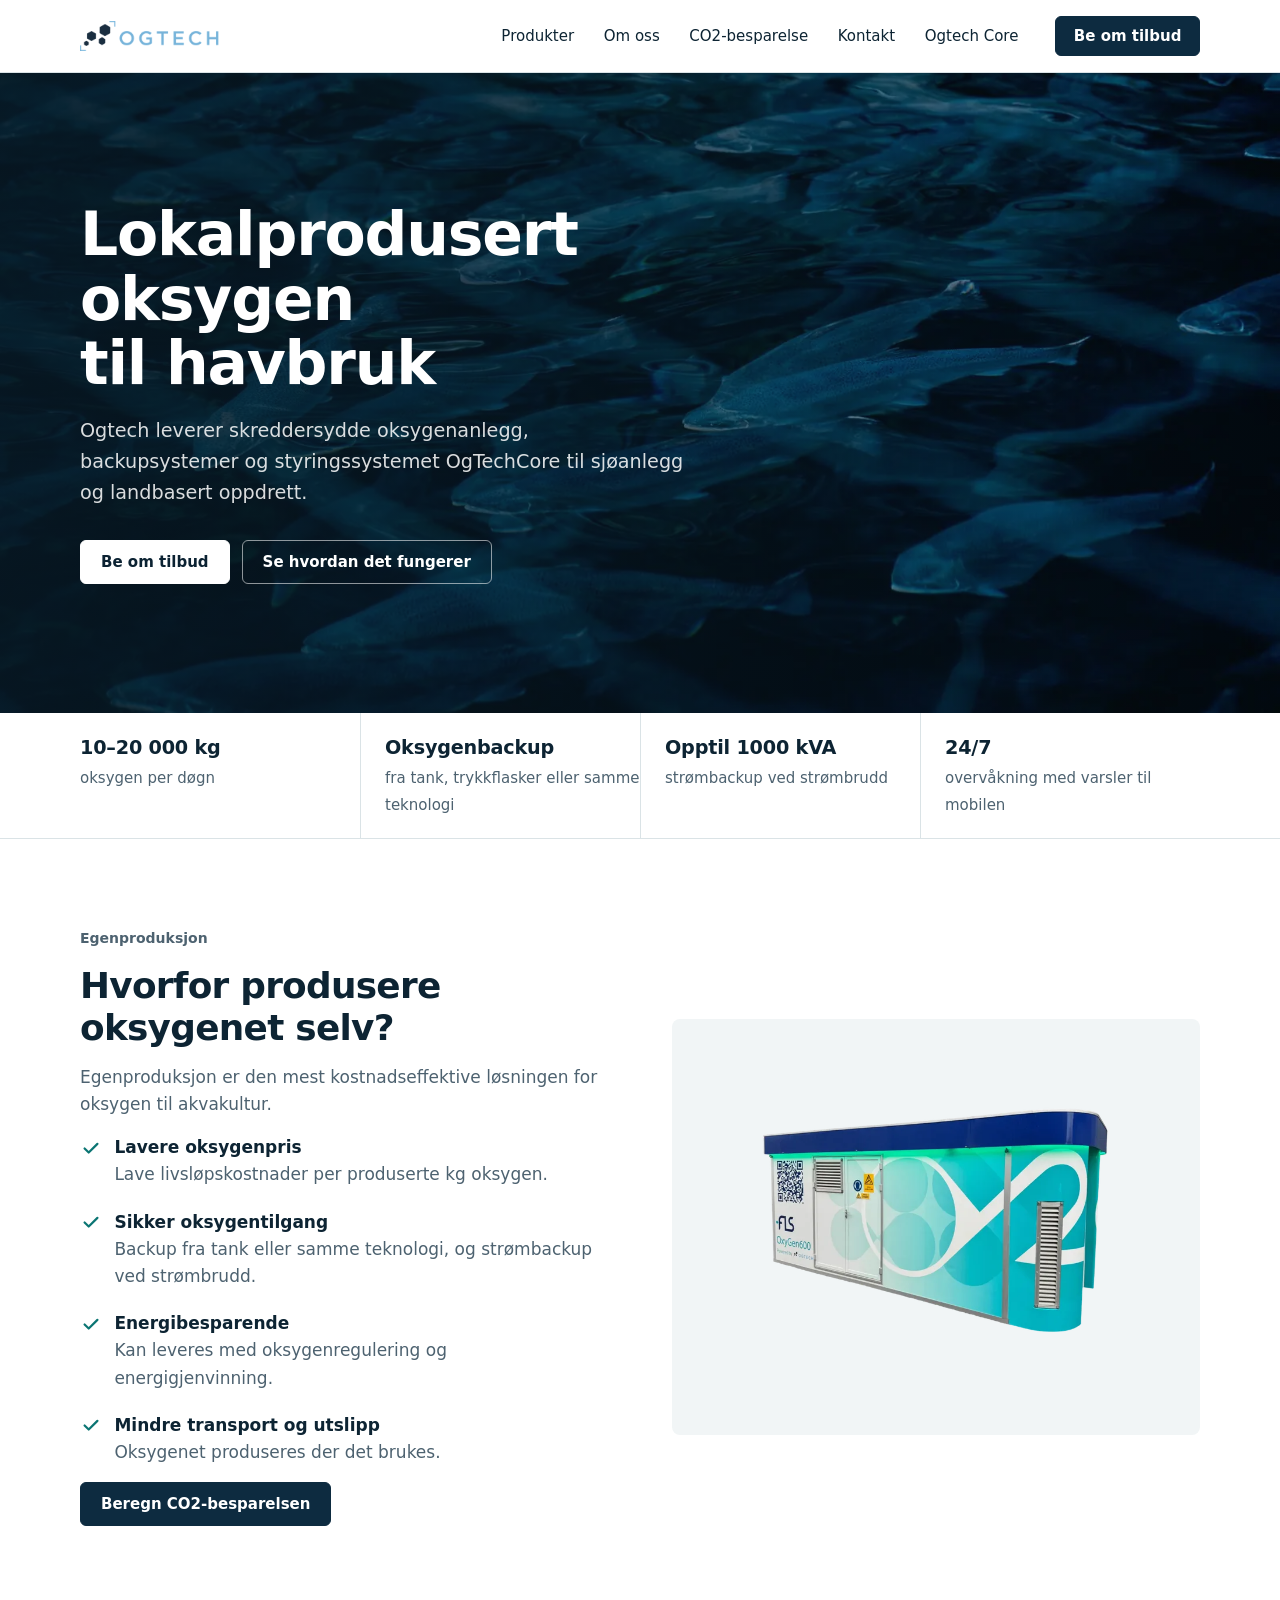
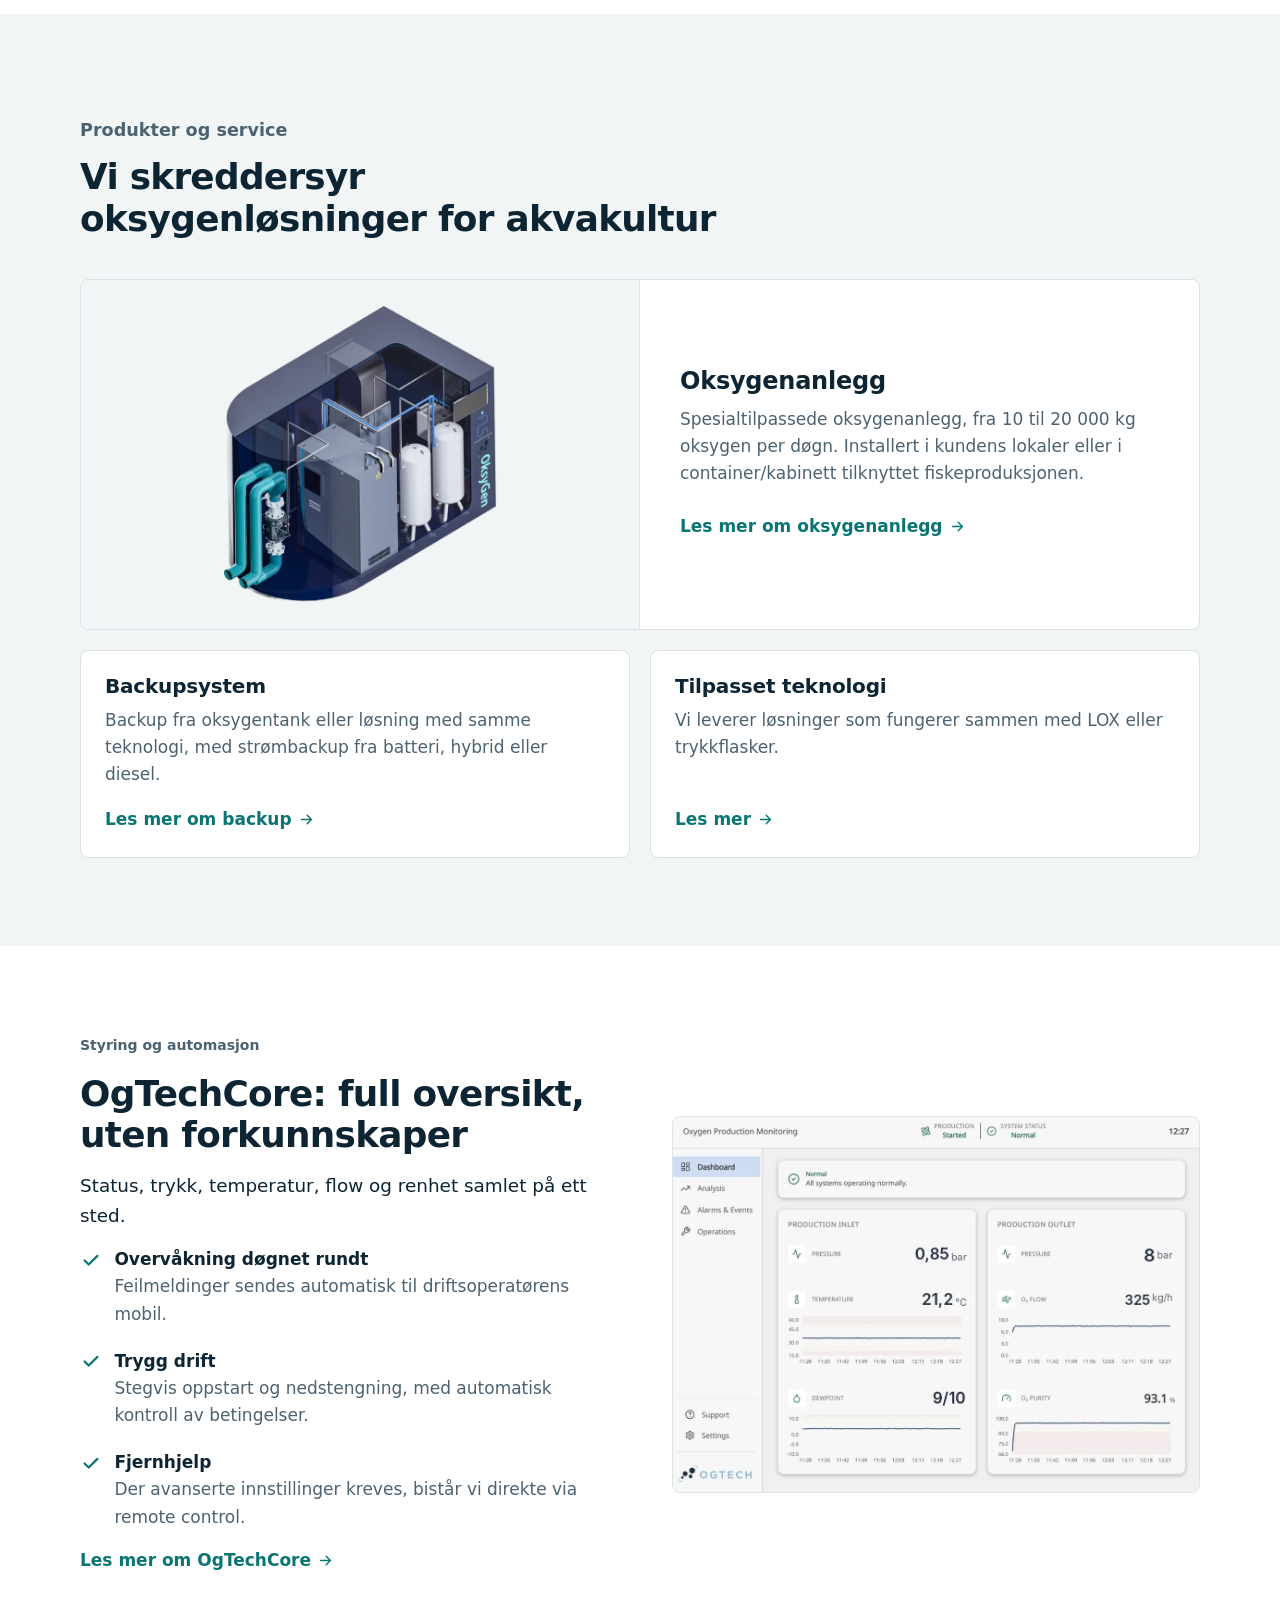
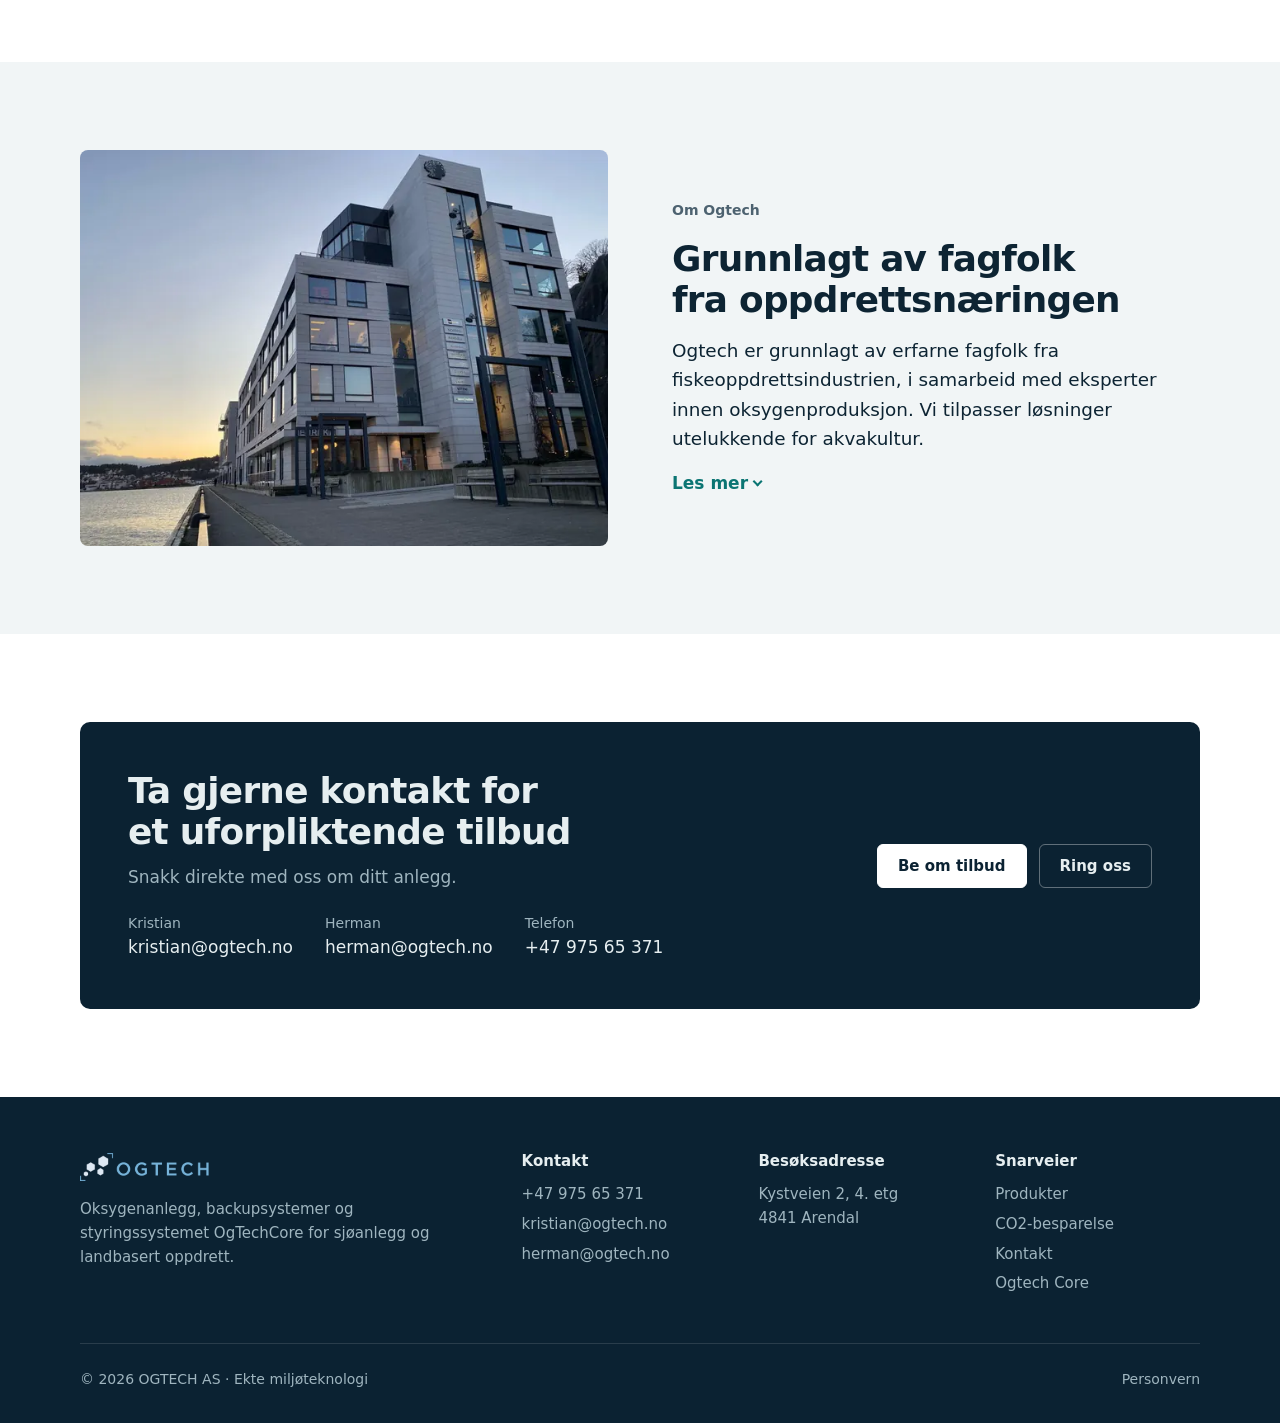
==== index.html @ 9860f04d "Ny rekkefølge på forsiden, og enklere topplinje Forsiden følger nå kjøperens spørsmål: hva er dette," ====
<!doctype html>
<html lang="nb">
  <head>
    <meta charset="utf-8" />
    <meta name="viewport" content="width=device-width, initial-scale=1" />
    <title>Ogtech – Lokalprodusert oksygen til akvakultur og fiskeoppdrett</title>
    <meta name="description" content="Ogtech leverer skreddersydde oksygenanlegg, backupsystemer og styringssystemet OgTechCore til sjøanlegg og landbasert oppdrett." />
    <meta property="og:title" content="Ogtech – Lokalprodusert oksygen til akvakultur og fiskeoppdrett" />
    <meta property="og:description" content="Ogtech leverer skreddersydde oksygenanlegg, backupsystemer og styringssystemet OgTechCore til sjøanlegg og landbasert oppdrett." />
    <meta property="og:type" content="website" />
    <meta property="og:url" content="https://ogtech.no/" />
    <meta property="og:locale" content="nb_NO" />
    <meta property="og:site_name" content="Ogtech" />
    <meta property="og:image" content="https://ogtech.no/assets/deling.jpg" />
    <meta property="og:image:width" content="1200" />
    <meta property="og:image:height" content="630" />
    <meta name="twitter:card" content="summary_large_image" />
    <link rel="canonical" href="https://ogtech.no/" />
    <link rel="icon" type="image/png" sizes="32x32" href="assets/ikon-32.png" />
    <link rel="apple-touch-icon" href="assets/ikon-180.png" />
    <meta name="theme-color" content="#ffffff" media="(prefers-color-scheme: light)" />
    <meta name="theme-color" content="#0a1821" media="(prefers-color-scheme: dark)" />
    <link rel="preload" href="fonts/schibsted-grotesk.woff2" as="font" type="font/woff2" crossorigin />
    <link rel="stylesheet" href="styles.css" />
    <script>
      document.documentElement.classList.add("js");
    </script>
    <script type="application/ld+json">
      {
        "@context": "https://schema.org",
        "@type": "Organization",
        "name": "Ogtech",
        "legalName": "OGTECH AS",
        "url": "https://ogtech.no/",
        "logo": "https://ogtech.no/assets/logo.png",
        "slogan": "Ekte miljøteknologi",
        "email": "kristian@ogtech.no",
        "telephone": "+47 975 65 371",
        "address": {
          "@type": "PostalAddress",
          "streetAddress": "Kystveien 2, 4. etg",
          "postalCode": "4841",
          "addressLocality": "Arendal",
          "addressCountry": "NO"
        }
      }
    </script>
  </head>
  <body>
    <a class="skip" href="#innhold">Hopp til innholdet</a>
    <header class="header">
      <div class="container">
        <a class="logo" href="index.html" aria-label="Ogtech – til forsiden">
          <img class="logo-light" src="assets/logo.png" alt="Ogtech" width="400" height="84" />
          <img class="logo-dark" src="assets/logo-mork.png" alt="Ogtech" width="400" height="84" />
        </a>
        <nav class="nav" id="meny" aria-label="Hovedmeny">
          <a href="produkter/index.html">Produkter</a>
          <a href="#om-oss">Om oss</a>
          <a href="co2-besparelse/index.html">CO2-besparelse</a>
          <a href="kontakt/index.html">Kontakt</a>
          <a href="https://core.ogtech.no/auth">Ogtech Core</a>
        </nav>
        <a class="btn" href="kontakt/index.html">Be om tilbud</a>
        <button class="icon-btn menu-toggle" type="button" aria-controls="meny" aria-expanded="false" aria-label="Meny">
          <span class="bars" aria-hidden="true"><span></span><span></span><span></span></span>
        </button>
      </div>
    </header>

    <main id="innhold">
      <!-- 1. Toppen: hva vi gjør, og de to viktigste handlingene. -->
      <section class="hero">
        <img
          class="hero-bg"
          src="assets/hero-laks.webp"
          srcset="assets/hero-laks-800.webp 800w, assets/hero-laks.webp 1600w"
          sizes="100vw"
          alt=""
          width="1600"
          height="1200"
          fetchpriority="high"
        />
        <div class="container">
          <div class="hero-text">
            <h1>Lokalprodusert oksygen til havbruk</h1>
            <p>
              Ogtech leverer skreddersydde oksygenanlegg, backupsystemer og styringssystemet
              OgTechCore til sjøanlegg og landbasert oppdrett.
            </p>
            <div class="buttons">
              <a class="btn btn-white" href="kontakt/index.html">Be om tilbud</a>
              <a class="btn btn-clear" href="#hvorfor">Se hvordan det fungerer</a>
            </div>
          </div>
        </div>
      </section>

      <!-- 2. Faktalinje: det kjøperen bryr seg om, ikke teknologinavn. -->
      <div class="keyfacts">
        <div class="container">
          <ul>
            <li><b>10–20 000 kg</b><span>oksygen per døgn</span></li>
            <li><b>Oksygenbackup</b><span>fra tank, trykkflasker eller samme teknologi</span></li>
            <li><b>Opptil 1000 kVA</b><span>strømbackup ved strømbrudd</span></li>
            <li><b>24/7</b><span>overvåkning med varsler til mobilen</span></li>
          </ul>
        </div>
      </div>

      <!-- 3. Hvorfor: gevinsten ved å bytte til egenproduksjon. -->
      <section class="section">
        <div class="container">
          <div class="split">
            <div class="text" id="hvorfor">
              <p class="overline">Egenproduksjon</p>
              <h2>Hvorfor produsere oksygenet selv?</h2>
              <p>
                Egenproduksjon er den mest kostnadseffektive løsningen for oksygen til akvakultur.
              </p>
              <ul class="checklist">
                <li><b>Lavere oksygenpris</b><span>Lave livsløpskostnader per produserte kg oksygen.</span></li>
                <li><b>Sikker oksygentilgang</b><span>Backup fra tank eller samme teknologi, og strømbackup ved strømbrudd.</span></li>
                <li><b>Energibesparende</b><span>Kan leveres med oksygenregulering og energigjenvinning.</span></li>
                <li><b>Mindre transport og utslipp</b><span>Oksygenet produseres der det brukes.</span></li>
              </ul>
              <div class="buttons">
                <a class="btn" href="co2-besparelse/index.html">Beregn CO2-besparelsen</a>
              </div>
            </div>
            <div class="product-shot">
              <img
                src="assets/oxygen600-drift.webp"
                srcset="assets/oxygen600-drift-768.webp 768w, assets/oxygen600-drift.webp 1536w"
                sizes="(min-width: 960px) 34rem, 100vw"
                alt="OxyGen600 oksygenanlegg i kabinett, levert av Ogtech"
                width="1536"
                height="1152"
                loading="lazy"
                decoding="async"
              />
            </div>
          </div>
        </div>
      </section>

      <!-- 4. Løsningen: oksygenanlegget først, backup og tilpasning som støtte. -->
      <section class="section alt" id="produkter">
        <div class="container">
          <div class="section-head">
            <p class="overline">Produkter og service</p>
            <h2>Vi skreddersyr oksygenløsninger for akvakultur</h2>
          </div>
          <article class="card feature">
            <div class="card-media contain">
              <img
                src="assets/oxygen600-3d.webp"
                alt="3D-modell av et kompakt oksygenanlegg fra Ogtech"
                width="1024"
                height="640"
                loading="lazy"
                decoding="async"
              />
            </div>
            <div class="card-body">
              <h3>Oksygenanlegg</h3>
              <p>
                Spesialtilpassede oksygenanlegg, fra 10 til 20 000 kg oksygen per døgn. Installert i
                kundens lokaler eller i container/kabinett tilknyttet fiskeproduksjonen.
              </p>
              <a class="more" href="produkter/index.html#oksygenanlegg">Les mer om oksygenanlegg</a>
            </div>
          </article>
          <div class="cards">
            <article class="card">
              <div class="card-body">
                <h3>Backupsystem</h3>
                <p>Backup fra oksygentank eller løsning med samme teknologi, med strømbackup fra batteri, hybrid eller diesel.</p>
                <a class="more" href="produkter/index.html#backupsystem">Les mer om backup</a>
              </div>
            </article>
            <article class="card">
              <div class="card-body">
                <h3>Tilpasset teknologi</h3>
                <p>Vi leverer løsninger som fungerer sammen med LOX eller trykkflasker.</p>
                <a class="more" href="produkter/index.html#tilpasset-teknologi">Les mer</a>
              </div>
            </article>
          </div>
        </div>
      </section>

      <!-- 5. OgTechCore: det som skiller oss fra en ren generatorleverandør. -->
      <section class="section">
        <div class="container">
          <div class="split">
            <div class="text">
              <p class="overline">Styring og automasjon</p>
              <h2>OgTechCore: full oversikt, uten forkunnskaper</h2>
              <p class="lead">Status, trykk, temperatur, flow og renhet samlet på ett sted.</p>
              <ul class="checklist">
                <li><b>Overvåkning døgnet rundt</b><span>Feilmeldinger sendes automatisk til driftsoperatørens mobil.</span></li>
                <li><b>Trygg drift</b><span>Stegvis oppstart og nedstengning, med automatisk kontroll av betingelser.</span></li>
                <li><b>Fjernhjelp</b><span>Der avanserte innstillinger kreves, bistår vi direkte via remote control.</span></li>
              </ul>
              <a class="more" href="produkter/index.html#ogtechcore">Les mer om OgTechCore</a>
            </div>
            <div class="shot">
              <img
                src="assets/core-noekkeltall.webp"
                alt="OgTechCore dashboard med nøkkeltall for oksygenanlegg"
                width="1137"
                height="810"
                loading="lazy"
                decoding="async"
              />
            </div>
          </div>
        </div>
      </section>

      <!--
        BEVIS (ferdig mal): fyll inn og fjern kommentartegnene rundt seksjonen.
        Bytt ut [klammene] med ekte tall, kunder og sitater. Legg logoer i assets/.

      <section class="section alt">
        <div class="container">
          <div class="section-head">
            <p class="overline">Referanser</p>
            <h2>[Antall] anlegg levert langs kysten</h2>
          </div>
          <div class="cards">
            <figure class="card quote">
              <div class="card-body">
                <blockquote>«[Sitat fra kunde om drift, pris eller sikkerhet.]»</blockquote>
                <figcaption><b>[Navn]</b>, [stilling], [selskap]</figcaption>
              </div>
            </figure>
            <figure class="card quote">
              <div class="card-body">
                <blockquote>«[Sitat fra kunde nummer to.]»</blockquote>
                <figcaption><b>[Navn]</b>, [stilling], [selskap]</figcaption>
              </div>
            </figure>
          </div>
          <ul class="logos">
            <li><img src="assets/[partner-logo].png" alt="[Partnernavn]" height="40" /></li>
          </ul>
        </div>
      </section>
      -->

      <!--
        SLIK JOBBER VI (ferdig mal): bekreft eller endre stegene, og fjern kommentartegnene.

      <section class="section">
        <div class="container">
          <div class="section-head">
            <p class="overline">Slik jobber vi</p>
            <h2>Fra behov til drift</h2>
          </div>
          <ol class="steps">
            <li><b>Kartlegging</b><span>Vi går gjennom oksygenbehov, anlegg og dagens forsyning.</span></li>
            <li><b>Dimensjonering og tilbud</b><span>Vi foreslår anlegg, backup og plassering, med pris.</span></li>
            <li><b>Levering og installasjon</b><span>Anlegget settes opp i deres lokaler, container eller kabinett.</span></li>
            <li><b>Drift med OgTechCore</b><span>Overvåkning døgnet rundt, og hjelp fra oss når det trengs.</span></li>
          </ol>
        </div>
      </section>
      -->

      <!-- 6. Om Ogtech: kort, med vekt på bakgrunnen fra oppdrett. -->
      <section class="section alt">
        <div class="container">
          <div class="split">
            <div class="photo">
              <img
                src="assets/kunnskapshavna.webp"
                srcset="assets/kunnskapshavna-640.webp 640w, assets/kunnskapshavna.webp 1280w"
                sizes="(min-width: 960px) 34rem, 100vw"
                alt="Kontorbygget til Ogtech på Kunnskapshavna i Arendal"
                width="1280"
                height="960"
                loading="lazy"
                decoding="async"
              />
            </div>
            <div class="text" id="om-oss">
              <p class="overline">Om Ogtech</p>
              <h2>Grunnlagt av fagfolk fra oppdrettsnæringen</h2>
              <p class="lead">
                Ogtech er grunnlagt av erfarne fagfolk fra fiskeoppdrettsindustrien, i samarbeid med
                eksperter innen oksygenproduksjon. Vi tilpasser løsninger utelukkende for akvakultur.
              </p>
              <details class="readmore">
                <summary></summary>
                <div class="readmore-body">
                  <p>
                    Vår kjernemisjon er å fremme fiskevelferd gjennom levering av høykvalitets
                    oksygenløsninger, designet for å minimere energiforbruket uten å gå på
                    kompromiss med effektiviteten.
                  </p>
                  <p>
                    Våre anlegg er nøye tilpasset behovene i oppdrettsindustrien, og vi legger stor
                    vekt på brukervennlighet og pålitelighet. Ved å velge Ogtech, velger du en
                    partner som er dedikert til å tilby bærekraftige, effektive og
                    kostnadsbesparende løsninger.
                  </p>
                  <p>Kontoret vårt ligger på Kunnskapshavna i Arendal.</p>
                </div>
              </details>
            </div>
          </div>
        </div>
      </section>

      <!-- 7. Avslutning: direkte kontakt med folk, ikke et skjema. -->
      <section class="section" aria-label="Kontakt oss">
        <div class="container">
          <div class="cta-box">
            <div>
              <h2>Ta gjerne kontakt for et uforpliktende tilbud</h2>
              <p>Snakk direkte med oss om ditt anlegg.</p>
              <ul class="cta-contacts">
                <li><span>Kristian</span><a href="mailto:kristian@ogtech.no">kristian@ogtech.no</a></li>
                <li><span>Herman</span><a href="mailto:herman@ogtech.no">herman@ogtech.no</a></li>
                <li><span>Telefon</span><a href="tel:+4797565371">+47 975 65 371</a></li>
              </ul>
            </div>
            <div class="buttons">
              <a class="btn" href="kontakt/index.html">Be om tilbud</a>
              <a class="btn btn-outline" href="tel:+4797565371">Ring oss</a>
            </div>
          </div>
        </div>
      </section>
    </main>

    <footer class="footer">
      <div class="container">
        <div class="footer-grid">
          <div class="footer-about">
            <img class="footer-logo" src="assets/logo-mork.png" alt="Ogtech" width="400" height="84" loading="lazy" />
            <p>Oksygenanlegg, backupsystemer og styringssystemet OgTechCore for sjøanlegg og landbasert oppdrett.</p>
          </div>
          <div>
            <h2>Kontakt</h2>
            <ul>
              <li><a href="tel:+4797565371">+47 975 65 371</a></li>
              <li><a href="mailto:kristian@ogtech.no">kristian@ogtech.no</a></li>
              <li><a href="mailto:herman@ogtech.no">herman@ogtech.no</a></li>
            </ul>
          </div>
          <div>
            <h2>Besøksadresse</h2>
            <p>Kystveien 2, 4. etg<br />4841 Arendal</p>
          </div>
          <div>
            <h2>Snarveier</h2>
            <ul>
              <li><a href="produkter/index.html">Produkter</a></li>
              <li><a href="co2-besparelse/index.html">CO2-besparelse</a></li>
              <li><a href="kontakt/index.html">Kontakt</a></li>
              <li><a href="https://core.ogtech.no/auth">Ogtech Core</a></li>
            </ul>
          </div>
        </div>
        <div class="footer-bottom">
          <span>© <span id="year">2026</span> OGTECH AS · Ekte miljøteknologi</span>
          <a href="personvern/index.html">Personvern</a>
        </div>
      </div>
    </footer>

    <script src="script.js" defer></script>
  </body>
</html>
---- styles.css ----
/*
 * Ogtech nettside.
 * Fjordblå fra logoen som hovedfarge, teal fra OxyGen600-kabinettet som aksent.
 * All tekst i Schibsted Grotesk (OFL, ligger i fonts/).
 */

@font-face {
  font-family: "Schibsted Grotesk";
  font-style: normal;
  font-weight: 400 900;
  font-display: swap;
  src: url("fonts/schibsted-grotesk.woff2") format("woff2");
}

:root {
  color-scheme: light;
  --bg: #ffffff;
  --bg-alt: #f1f5f6;
  --surface: #ffffff;
  --ink: #0d2433;
  --ink-soft: #4d6270;
  --line: #dae3e6;
  --brand: #0d2b40;
  --brand-hover: #16405e;
  --on-brand: #ffffff;
  --accent: #0b7573;
  --accent-soft: #e2f2f0;
  --navy: #0b2232;
  --on-navy: #e6eef0;
  --on-navy-soft: #9fb5bf;
  --danger: #b23a1f;

  --font: "Schibsted Grotesk", ui-sans-serif, system-ui, -apple-system, "Segoe UI", sans-serif;
  --radius: 6px;
  --container: 74rem;
  --gutter: clamp(1.25rem, 4vw, 2rem);

  --arrow: url("data:image/svg+xml,%3Csvg xmlns='http://www.w3.org/2000/svg' viewBox='0 0 24 24' fill='none' stroke='black' stroke-width='2' stroke-linecap='round' stroke-linejoin='round'%3E%3Cpath d='M5 12h14M13 6l6 6-6 6'/%3E%3C/svg%3E");
  --check: url("data:image/svg+xml,%3Csvg xmlns='http://www.w3.org/2000/svg' viewBox='0 0 24 24' fill='none' stroke='black' stroke-width='2.4' stroke-linecap='round' stroke-linejoin='round'%3E%3Cpath d='m5 12.5 4.5 4.5L19 7.5'/%3E%3C/svg%3E");
}

/* Mørk modus følger innstillingen på maskinen. Utskrift er alltid lys. */
@media screen and (prefers-color-scheme: dark) {
  :root {
    color-scheme: dark;
    --bg: #0a1821;
    --bg-alt: #0e1f2b;
    --surface: #112634;
    --ink: #e6eef0;
    --ink-soft: #9db1bb;
    --line: #22394a;
    --brand: #5cc9bf;
    --brand-hover: #7ad6ce;
    --on-brand: #062028;
    --accent: #62d2c7;
    --accent-soft: #123a3c;
    --navy: #061119;
    --danger: #ff8a6b;
  }
}

*,
*::before,
*::after {
  box-sizing: border-box;
}

/* Lenker til en overskrift lander rett under den faste topplinjen (og fanemenyen på produktsiden). */
html {
  scroll-behavior: smooth;
  scroll-padding-top: 6rem;
}

html:has(.subnav) {
  scroll-padding-top: 9.5rem;
}

body {
  margin: 0;
  background-color: var(--bg);
  color: var(--ink);
  font-family: var(--font);
  font-size: 17px;
  line-height: 1.6;
  -webkit-font-smoothing: antialiased;
}

h1,
h2,
h3 {
  margin: 0;
  font-weight: 600;
  line-height: 1.15;
  letter-spacing: -0.02em;
  text-wrap: balance;
}

h1 {
  font-size: clamp(2.1rem, 4.2vw, 3.25rem);
  line-height: 1.08;
}

h2 {
  font-size: clamp(1.65rem, 2.8vw, 2.25rem);
}

h3 {
  font-size: 1.25rem;
  letter-spacing: -0.01em;
}

p,
ul {
  margin: 0;
}

img {
  display: block;
  max-width: 100%;
  height: auto;
}

a {
  color: var(--accent);
  text-underline-offset: 0.18em;
}

:focus-visible {
  border-radius: 2px;
  outline: 2px solid var(--accent);
  outline-offset: 3px;
}

.skip {
  position: absolute;
  top: 0.5rem;
  left: 0.5rem;
  z-index: 50;
  border-radius: var(--radius);
  padding: 0.5rem 0.75rem;
  background-color: var(--brand);
  color: var(--on-brand);
  font-size: 14px;
  transform: translateY(-200%);
}

.skip:focus {
  transform: none;
}

.container {
  max-width: var(--container);
  margin-inline: auto;
  padding-inline: var(--gutter);
}

.muted {
  color: var(--ink-soft);
}

/* ---------- Knapper og lenker ---------- */

.btn {
  display: inline-flex;
  align-items: center;
  justify-content: center;
  gap: 0.5rem;
  border: 1px solid var(--brand);
  border-radius: var(--radius);
  padding: 0.75rem 1.25rem;
  background-color: var(--brand);
  color: var(--on-brand);
  font-family: inherit;
  font-size: 15px;
  font-weight: 600;
  line-height: 1.2;
  text-decoration: none;
  cursor: pointer;
  transition:
    background-color 0.15s ease,
    border-color 0.15s ease,
    color 0.15s ease;
}

.btn:hover {
  border-color: var(--brand-hover);
  background-color: var(--brand-hover);
}

.btn-outline {
  border-color: var(--line);
  background-color: var(--surface);
  color: var(--ink);
}

.btn-outline:hover {
  border-color: var(--ink);
  background-color: var(--surface);
}

/* Knapper oppå hero-bildet. */
.btn-white {
  border-color: #fff;
  background-color: #fff;
  color: #0b2232;
}

.btn-white:hover {
  border-color: #dfeceb;
  background-color: #dfeceb;
}

.btn-clear {
  border-color: rgb(255 255 255 / 55%);
  background-color: transparent;
  color: #fff;
}

.btn-clear:hover {
  border-color: #fff;
  background-color: rgb(255 255 255 / 10%);
}

.more {
  display: inline-flex;
  align-items: center;
  gap: 0.4rem;
  font-weight: 600;
  text-decoration: none;
}

.more::after {
  content: "";
  width: 1em;
  height: 1em;
  background-color: currentColor;
  -webkit-mask: var(--arrow) center / contain no-repeat;
  mask: var(--arrow) center / contain no-repeat;
  transition: transform 0.15s ease;
}

.more:hover::after {
  transform: translateX(3px);
}

.buttons {
  display: flex;
  flex-wrap: wrap;
  gap: 0.75rem;
  margin-top: 2rem;
}

/* ---------- Topplinje ---------- */

.header {
  position: sticky;
  top: 0;
  z-index: 40;
  border-bottom: 1px solid var(--line);
  background-color: var(--bg);
}

.header .container {
  display: flex;
  min-height: 4.5rem;
  align-items: center;
  gap: 1.5rem;
}

.logo img {
  width: auto;
  height: 30px;
}

/* Logoen har mørke sekskanter, så mørk modus bruker en lys variant. */
.logo .logo-dark {
  display: none;
}

@media screen and (prefers-color-scheme: dark) {
  .logo .logo-dark {
    display: block;
  }

  .logo .logo-light {
    display: none;
  }
}

.nav {
  display: flex;
  align-items: center;
  gap: 0.25rem;
  margin-left: auto;
}

.nav a {
  border-radius: var(--radius);
  padding: 0.5rem 0.8rem;
  color: var(--ink);
  font-size: 15px;
  font-weight: 500;
  text-decoration: none;
}

.nav a:hover {
  background-color: var(--bg-alt);
}

.nav a[aria-current="page"] {
  color: var(--accent);
}

.header .btn {
  padding: 0.65rem 1.1rem;
}

.icon-btn {
  display: none;
  width: 2.5rem;
  height: 2.5rem;
  flex-shrink: 0;
  align-items: center;
  justify-content: center;
  border: 1px solid var(--line);
  border-radius: var(--radius);
  padding: 0;
  background-color: var(--surface);
  color: var(--ink);
  cursor: pointer;
}

.icon-btn:hover {
  border-color: var(--ink-soft);
}

.icon-btn svg {
  width: 1.2rem;
  height: 1.2rem;
}

.menu-toggle .bars {
  display: grid;
  width: 1.1rem;
  gap: 4px;
}

.menu-toggle .bars span {
  height: 2px;
  border-radius: 2px;
  background-color: currentColor;
}

/* ---------- Hero (forsiden) ---------- */

.hero {
  position: relative;
  display: grid;
  min-height: clamp(30rem, 72vh, 40rem);
  align-items: center;
  overflow: hidden;
  background-color: #0b2232;
  color: #fff;
}

.hero-bg {
  position: absolute;
  inset: 0;
  width: 100%;
  height: 100%;
  object-fit: cover;
}

.hero::after {
  content: "";
  position: absolute;
  inset: 0;
  background: linear-gradient(90deg, rgb(7 24 36 / 88%) 0%, rgb(7 24 36 / 60%) 50%, rgb(7 24 36 / 25%) 100%);
}

.hero .container {
  position: relative;
  z-index: 1;
  width: 100%;
  padding-block: 4rem;
}

.hero-text {
  max-width: 38rem;
}

.hero h1 {
  font-size: clamp(2.4rem, 5vw, 3.75rem);
}

.hero p {
  margin-top: 1.25rem;
  color: rgb(255 255 255 / 85%);
  font-size: clamp(1.05rem, 1.5vw, 1.2rem);
}

/* Faktalinje rett under hero. */
.keyfacts {
  border-bottom: 1px solid var(--line);
  background-color: var(--surface);
}

.keyfacts ul {
  display: grid;
  padding: 0;
  list-style: none;
}

.keyfacts li {
  padding: 1.25rem 0;
}

.keyfacts li + li {
  border-top: 1px solid var(--line);
}

.keyfacts b {
  display: block;
  font-size: 1.2rem;
  font-weight: 600;
  letter-spacing: -0.01em;
}

.keyfacts span {
  color: var(--ink-soft);
  font-size: 15px;
}

/* ---------- Seksjoner ---------- */

.section {
  padding-block: clamp(3.5rem, 7vw, 5.5rem);
}

.section.alt {
  background-color: var(--bg-alt);
}

.section-head {
  max-width: 44rem;
  margin-bottom: 2.5rem;
}

.section-head p {
  margin-top: 0.875rem;
  color: var(--ink-soft);
  font-size: 1.1rem;
}

.overline {
  margin-bottom: 0.75rem;
  color: var(--accent);
  font-size: 14px;
  font-weight: 600;
}

/* To kolonner: tekst og bilde. */
.split {
  display: grid;
  gap: 2.5rem;
  align-items: center;
}

.split.top {
  align-items: start;
}

.text > * + * {
  margin-top: 1rem;
}

.text p {
  color: var(--ink-soft);
}

.text h3 {
  margin-top: 2rem;
}

.lead {
  color: var(--ink);
  font-size: 1.15rem;
}

.text .lead {
  color: var(--ink);
}

.photo {
  overflow: hidden;
  border-radius: 8px;
}

.photo img {
  width: 100%;
  aspect-ratio: 4 / 3;
  object-fit: cover;
}

/* Lys flate til produktbilder med gjennomsiktig bakgrunn. */
.product-shot {
  display: grid;
  place-items: center;
  border-radius: 8px;
  padding: clamp(1.25rem, 4vw, 2.5rem);
  background-color: var(--bg-alt);
}

.section.alt .product-shot {
  background-color: var(--surface);
}

/* «Les mer»: utfyllende tekst ligger skjult til man ber om den. */
.readmore summary {
  display: inline-flex;
  align-items: center;
  gap: 0.4rem;
  color: var(--accent);
  font-weight: 600;
  list-style: none;
  cursor: pointer;
}

.readmore summary::-webkit-details-marker {
  display: none;
}

.readmore summary::before {
  content: "Les mer";
}

.readmore[open] summary::before {
  content: "Vis mindre";
}

.readmore summary::after {
  content: "";
  width: 0.45rem;
  height: 0.45rem;
  border-right: 2px solid currentColor;
  border-bottom: 2px solid currentColor;
  transform: translateY(-2px) rotate(45deg);
  transition: transform 0.15s ease;
}

.readmore[open] summary::after {
  transform: translateY(2px) rotate(-135deg);
}

.readmore summary:hover {
  text-decoration: underline;
}

.readmore-body {
  padding-top: 0.5rem;
}

.readmore-body > * + * {
  margin-top: 1rem;
}

.readmore-body p {
  color: var(--ink-soft);
}

/* ---------- Kort ---------- */

.cards {
  display: grid;
  gap: 1.25rem;
}

.cards.top {
  align-items: start;
}

.card {
  display: flex;
  flex-direction: column;
  overflow: hidden;
  border: 1px solid var(--line);
  border-radius: 8px;
  background-color: var(--surface);
}

.card-media {
  display: grid;
  aspect-ratio: 16 / 9;
  place-items: center;
  overflow: hidden;
  border-bottom: 1px solid var(--line);
  background-color: var(--bg-alt);
}

.card-media img {
  width: 100%;
  height: 100%;
  object-fit: cover;
}

.card-media.contain img {
  width: auto;
  max-height: 85%;
  object-fit: contain;
}

.card-body {
  display: flex;
  flex: 1;
  flex-direction: column;
  gap: 0.6rem;
  padding: 1.5rem;
}

.card-body p {
  color: var(--ink-soft);
}

.card-body .more {
  margin-top: auto;
  padding-top: 0.5rem;
}

/* Hovedproduktet: bredt kort med bilde ved siden av teksten på store skjermer. */
.card.feature {
  margin-bottom: 1.25rem;
}

.card.feature .card-body {
  justify-content: center;
}

.card.feature h3 {
  font-size: 1.5rem;
}

.card.feature .more {
  margin-top: 0.5rem;
}

.shot img {
  border: 1px solid var(--line);
  border-radius: 8px;
}

/* Mal for referanser (ligger skjult på forsiden til den er fylt ut). */
.quote {
  margin: 0;
}

.quote blockquote {
  margin: 0;
  font-size: 1.15rem;
  line-height: 1.5;
}

.quote figcaption {
  margin-top: auto;
  padding-top: 1rem;
}

.logos {
  display: flex;
  flex-wrap: wrap;
  align-items: center;
  gap: 1.5rem 3rem;
  margin-top: 2.5rem;
  padding: 0;
  list-style: none;
}

.logos img {
  width: auto;
  height: 40px;
}

/* Mal for «Slik jobber vi» (ligger skjult på forsiden til stegene er bekreftet). */
.steps {
  display: grid;
  gap: 1.25rem;
  margin: 0;
  padding: 0;
  list-style: none;
  counter-reset: steg;
}

.steps li {
  display: grid;
  gap: 0.35rem;
  border-top: 2px solid var(--accent);
  padding-top: 1rem;
  counter-increment: steg;
}

.steps li::before {
  content: "Steg " counter(steg);
  color: var(--accent);
  font-size: 14px;
  font-weight: 600;
}

.steps span {
  color: var(--ink-soft);
}

/* ---------- Sjekkliste ---------- */

.checklist {
  display: grid;
  gap: 1.25rem;
  padding: 0;
  list-style: none;
}

.checklist li {
  display: grid;
  grid-template-columns: 1.4rem 1fr;
  column-gap: 0.75rem;
}

.checklist li::before {
  content: "";
  grid-row: span 2;
  width: 1.4rem;
  height: 1.4rem;
  margin-top: 0.15rem;
  background-color: var(--accent);
  -webkit-mask: var(--check) center / contain no-repeat;
  mask: var(--check) center / contain no-repeat;
}

.checklist b {
  font-weight: 600;
}

.checklist span {
  color: var(--ink-soft);
}

/* ---------- Tekniske data ---------- */

.specs {
  margin: 1.5rem 0 0;
  border-top: 1px solid var(--line);
}

.specs div {
  display: grid;
  gap: 0.15rem 1.5rem;
  border-bottom: 1px solid var(--line);
  padding-block: 0.8rem;
}

.specs dt {
  color: var(--ink-soft);
  font-size: 15px;
}

.specs dd {
  margin: 0;
  font-weight: 500;
}

/* ---------- Kontaktboks ---------- */

.cta-box {
  display: grid;
  gap: 1.5rem 3rem;
  align-items: center;
  border-radius: 10px;
  padding: clamp(1.75rem, 5vw, 3rem);
  background-color: var(--navy);
  color: var(--on-navy);
}

.cta-box p {
  margin-top: 0.75rem;
  color: var(--on-navy-soft);
}

.cta-box .buttons {
  margin-top: 0;
}

.cta-contacts {
  display: flex;
  flex-wrap: wrap;
  gap: 0.5rem 2rem;
  margin-top: 1.25rem;
  padding: 0;
  list-style: none;
}

.cta-contacts span {
  display: block;
  color: var(--on-navy-soft);
  font-size: 14px;
}

.cta-contacts a {
  color: var(--on-navy);
  font-weight: 500;
  text-decoration: none;
}

.cta-contacts a:hover {
  text-decoration: underline;
}

.cta-box .btn {
  border-color: #fff;
  background-color: #fff;
  color: #0b2232;
}

.cta-box .btn:hover {
  border-color: #dfeceb;
  background-color: #dfeceb;
}

.cta-box .btn.btn-outline {
  border-color: rgb(255 255 255 / 35%);
  background-color: transparent;
  color: var(--on-navy);
}

.cta-box .btn.btn-outline:hover {
  background-color: transparent;
  border-color: var(--on-navy);
}

/* ---------- Undersider ---------- */

.page-header {
  border-bottom: 1px solid var(--line);
  padding-block: clamp(2.5rem, 6vw, 4rem);
  background-color: var(--bg-alt);
}

.page-header .lead {
  max-width: 42rem;
  margin-top: 1rem;
  color: var(--ink-soft);
}

.page-header .product-shot {
  background-color: var(--surface);
}

.breadcrumb {
  display: flex;
  flex-wrap: wrap;
  gap: 0.5rem;
  margin: 0 0 1.25rem;
  padding: 0;
  color: var(--ink-soft);
  font-size: 14px;
  list-style: none;
}

.breadcrumb li + li::before {
  content: "/";
  margin-right: 0.5rem;
  color: var(--line);
}

.breadcrumb a {
  color: inherit;
  text-decoration: none;
}

.breadcrumb a:hover {
  color: var(--ink);
  text-decoration: underline;
}

/* Fanemeny på produktsiden. */
.subnav {
  position: sticky;
  top: 4.5rem;
  z-index: 30;
  border-bottom: 1px solid var(--line);
  background-color: var(--bg);
}

.subnav ul {
  display: flex;
  gap: 1.75rem;
  margin: 0;
  padding: 0;
  overflow-x: auto;
  list-style: none;
  scrollbar-width: none;
}

.subnav a {
  display: block;
  border-bottom: 2px solid transparent;
  padding-block: 0.9rem;
  color: var(--ink-soft);
  font-size: 15px;
  font-weight: 500;
  text-decoration: none;
  white-space: nowrap;
}

.subnav a:hover {
  border-bottom-color: var(--accent);
  color: var(--ink);
}

.screens {
  display: grid;
  gap: 1rem;
}

.screens img {
  border: 1px solid var(--line);
  border-radius: 8px;
}

/* ---------- Kalkulator ---------- */

.panel {
  border: 1px solid var(--line);
  border-radius: 8px;
  padding: clamp(1.5rem, 4vw, 2.25rem);
  background-color: var(--surface);
}

.panel h2 {
  font-size: 1.4rem;
}

.calc-form {
  display: grid;
  gap: 1.25rem;
  margin-top: 1.5rem;
}

.calc-form label {
  display: grid;
  gap: 0.4rem;
  font-size: 15px;
  font-weight: 500;
}

.calc-form input {
  width: 100%;
  border: 1px solid var(--line);
  border-radius: var(--radius);
  padding: 0.75rem 0.9rem;
  background-color: var(--bg);
  color: var(--ink);
  font: inherit;
  font-size: 17px;
  font-weight: 400;
}

.calc-form input:focus {
  border-color: var(--accent);
  outline: none;
  box-shadow: 0 0 0 3px var(--accent-soft);
}

.calc-form .btn {
  justify-self: start;
}

.calc-error {
  margin-top: 1rem;
  color: var(--danger);
  font-size: 15px;
  font-weight: 500;
}

.results {
  display: grid;
  gap: 1rem;
  margin-top: 1.75rem;
  border-top: 1px solid var(--line);
  padding-top: 1.75rem;
}

.result {
  border-radius: var(--radius);
  padding: 1rem 1.25rem;
  background-color: var(--bg-alt);
}

.result b {
  display: block;
  font-size: 1.9rem;
  font-weight: 600;
  line-height: 1.2;
  letter-spacing: -0.02em;
  font-variant-numeric: tabular-nums;
}

.result span {
  color: var(--ink-soft);
  font-size: 15px;
}

.method {
  margin-top: 1.25rem;
  padding: 0;
  list-style: none;
}

.method li {
  display: flex;
  justify-content: space-between;
  gap: 1rem;
  border-bottom: 1px solid var(--line);
  padding-block: 0.7rem;
  font-size: 15px;
}

.method li span {
  color: var(--ink-soft);
}

.method li b {
  font-weight: 600;
  text-align: right;
}

/* ---------- Kontakt ---------- */

.contact-list {
  margin: 0;
  padding: 0;
  list-style: none;
}

.contact-list li {
  display: grid;
  gap: 0.1rem;
  border-bottom: 1px solid var(--line);
  padding-block: 1rem;
}

.panel h2 + .contact-list {
  margin-top: 1.25rem;
}

.contact-list span {
  color: var(--ink-soft);
  font-size: 14px;
}

.contact-list a {
  justify-self: start;
  color: var(--ink);
  font-size: 1.15rem;
  font-weight: 500;
  text-decoration: none;
  overflow-wrap: anywhere;
}

.contact-list a:hover {
  color: var(--accent);
  text-decoration: underline;
}

figure {
  margin: 0;
}

figcaption {
  margin-top: 0.75rem;
  color: var(--ink-soft);
  font-size: 14px;
}

/* ---------- Personvern ---------- */

.prose {
  max-width: 46rem;
}

.prose h2 {
  margin-top: 2.5rem;
  font-size: 1.5rem;
}

.prose h3 {
  margin-top: 1.75rem;
  font-size: 1.1rem;
}

.prose p,
.prose ul {
  margin-top: 0.75em;
  color: var(--ink-soft);
}

.prose ul {
  padding-left: 1.2em;
}

/* ---------- Bunn ---------- */

.footer {
  background-color: var(--navy);
  color: var(--on-navy-soft);
  font-size: 15px;
}

.footer .container {
  padding-block: 3.5rem 2rem;
}

.footer-grid {
  display: grid;
  gap: 2rem;
}

.footer-logo {
  width: auto;
  height: 28px;
}

.footer-about p {
  max-width: 22rem;
  margin-top: 1rem;
}

.footer h2 {
  margin-bottom: 0.75rem;
  color: var(--on-navy);
  font-size: 15px;
  font-weight: 600;
  letter-spacing: 0;
}

.footer ul {
  display: grid;
  gap: 0.35rem;
  padding: 0;
  list-style: none;
}

.footer a {
  color: var(--on-navy-soft);
  text-decoration: none;
}

.footer a:hover {
  color: var(--on-navy);
  text-decoration: underline;
}

.footer-bottom {
  display: flex;
  flex-wrap: wrap;
  justify-content: space-between;
  gap: 0.5rem 1.5rem;
  margin-top: 3rem;
  border-top: 1px solid rgb(255 255 255 / 12%);
  padding-top: 1.5rem;
  font-size: 14px;
}

/* ---------- Bredere skjermer ---------- */

@media (min-width: 640px) {
  .keyfacts ul {
    grid-template-columns: repeat(2, 1fr);
  }

  .keyfacts li + li {
    border-top: 0;
  }

  .keyfacts li:nth-child(n + 3) {
    border-top: 1px solid var(--line);
  }

  .keyfacts li:nth-child(even) {
    border-left: 1px solid var(--line);
    padding-left: 1.5rem;
  }

  .results {
    grid-template-columns: 1fr 1fr;
  }

  .specs div {
    grid-template-columns: 11rem 1fr;
  }

  .screens {
    grid-template-columns: 1fr 1fr;
  }

  .footer-grid {
    grid-template-columns: 1fr 1fr;
  }
}

@media (min-width: 960px) {
  .keyfacts ul {
    grid-template-columns: repeat(4, 1fr);
  }

  .keyfacts li:nth-child(n) {
    border-top: 0;
    border-left: 1px solid var(--line);
    padding-left: 1.5rem;
  }

  .keyfacts li:first-child {
    border-left: 0;
    padding-left: 0;
  }

  .split {
    grid-template-columns: 1fr 1fr;
    gap: 4rem;
  }

  .split.wide-text {
    grid-template-columns: 7fr 5fr;
  }

  .split.flip > :first-child {
    order: 2;
  }

  .cards {
    grid-template-columns: 1fr 1fr;
  }

  .cta-box {
    grid-template-columns: 1fr auto;
  }

  .card.feature {
    flex-direction: row;
  }

  .card.feature .card-media {
    flex: 0 0 50%;
    aspect-ratio: auto;
    min-height: 18rem;
    border-right: 1px solid var(--line);
    border-bottom: 0;
  }

  .card.feature .card-body {
    padding: 2.5rem;
  }

  .steps {
    grid-template-columns: repeat(4, 1fr);
  }

  .screens.stack {
    grid-template-columns: 1fr;
  }

  .footer-grid {
    grid-template-columns: 2fr 1fr 1fr 1fr;
  }
}

/* ---------- Mobil og nettbrett ---------- */

@media (max-width: 959px) {
  .header .container {
    gap: 0.5rem;
  }

  .header .btn {
    display: none;
  }

  .js .menu-toggle {
    display: flex;
  }

  .menu-toggle {
    margin-left: auto;
  }

  /* Uten JavaScript vises lenkene som en vanlig rad under logoen. */
  .header .container {
    flex-wrap: wrap;
  }

  html:not(.js) .nav {
    order: 5;
    flex-wrap: wrap;
    width: 100%;
    margin: 0 0 0.75rem -0.8rem;
  }

  /* Med JavaScript blir menyen et panel som felles ut under topplinjen. */
  .js .nav {
    position: absolute;
    top: 100%;
    right: 0;
    left: 0;
    display: none;
    flex-direction: column;
    align-items: stretch;
    gap: 0;
    margin: 0;
    border-bottom: 1px solid var(--line);
    padding: 0.5rem var(--gutter) 1.25rem;
    background-color: var(--bg);
    box-shadow: 0 16px 24px -16px rgb(0 0 0 / 25%);
  }

  .js .nav.open {
    display: flex;
  }

  .js .nav a {
    border-bottom: 1px solid var(--line);
    border-radius: 0;
    padding: 0.9rem 0;
    font-size: 17px;
  }

  .js .nav a:hover {
    background-color: transparent;
    color: var(--accent);
  }

  .subnav {
    top: 4.5rem;
  }
}

@media (prefers-reduced-motion: reduce) {
  html {
    scroll-behavior: auto;
  }

  *,
  *::before,
  *::after {
    transition: none !important;
  }
}

@media print {
  .header,
  .subnav,
  .skip,
  .hero .buttons,
  .hero-bg,
  .hero::after {
    display: none;
  }

  .hero,
  .footer,
  .cta-box {
    background: none;
    color: black;
  }
}
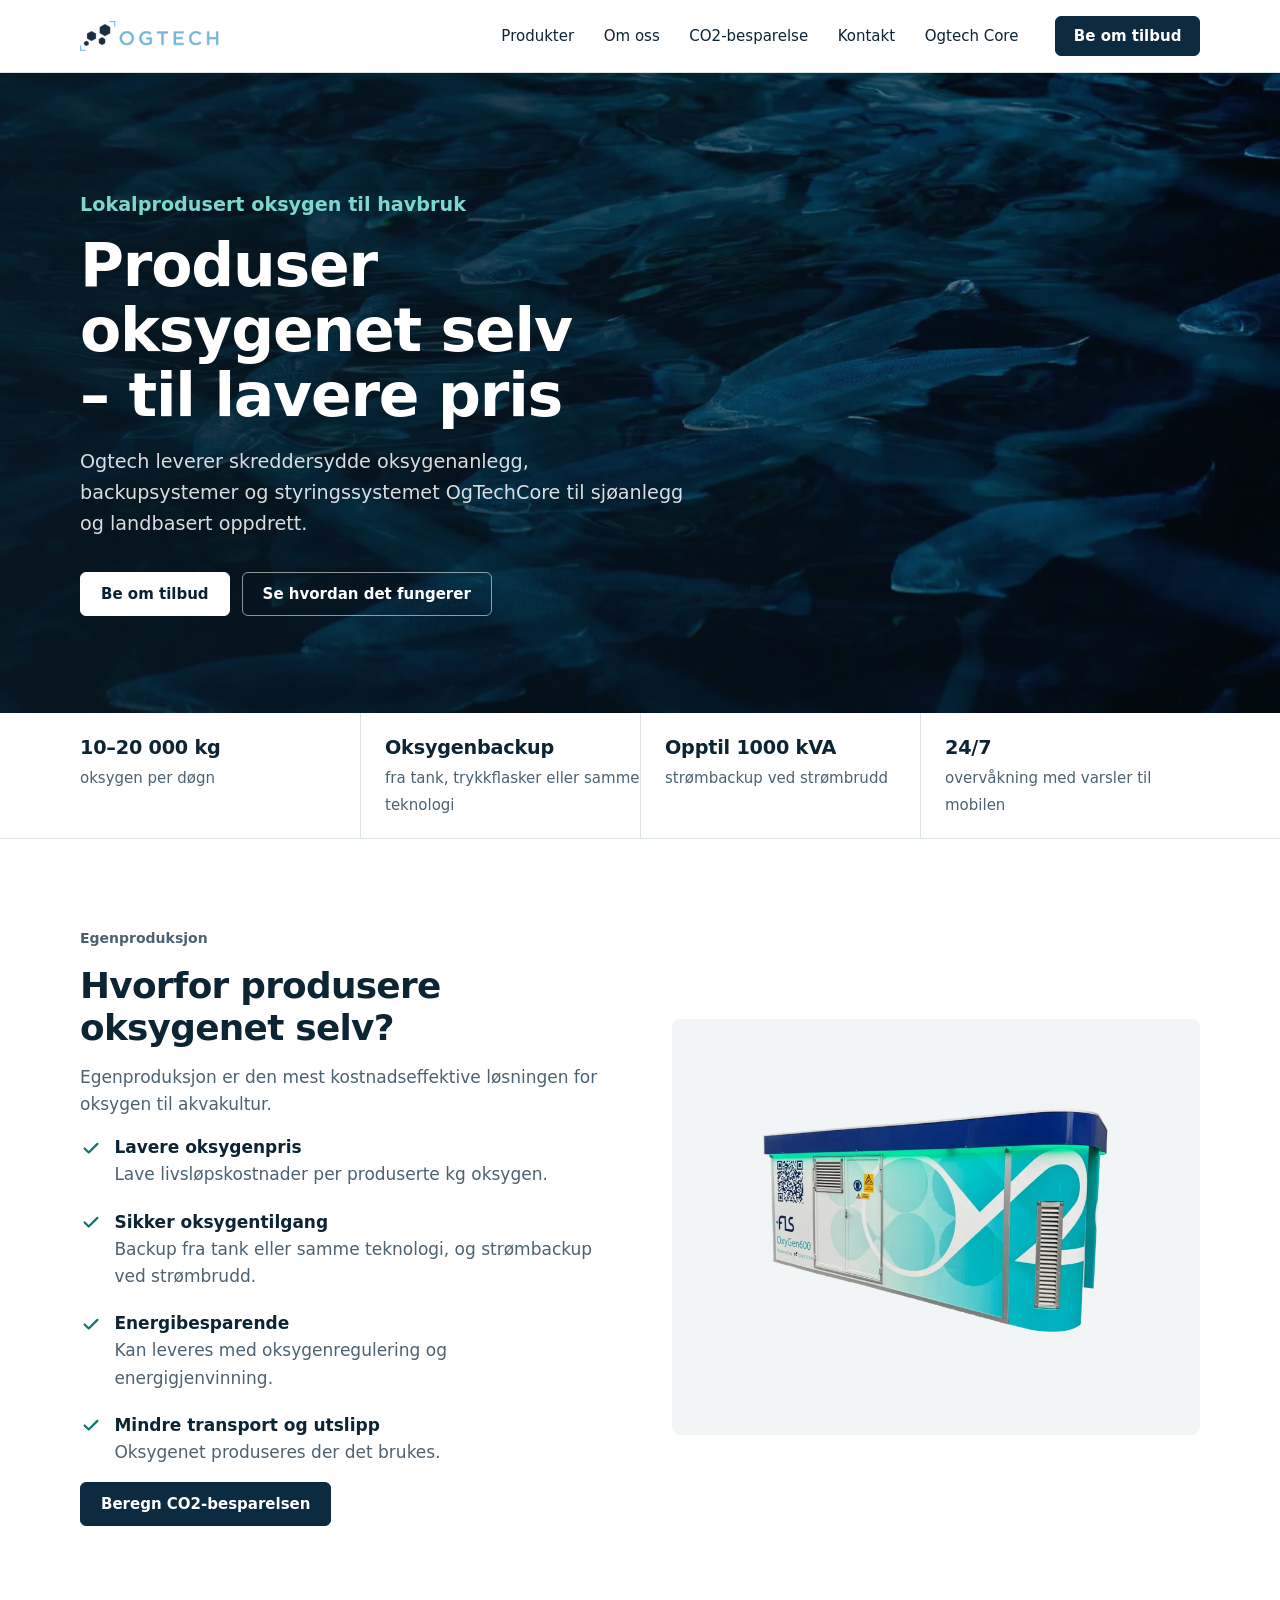
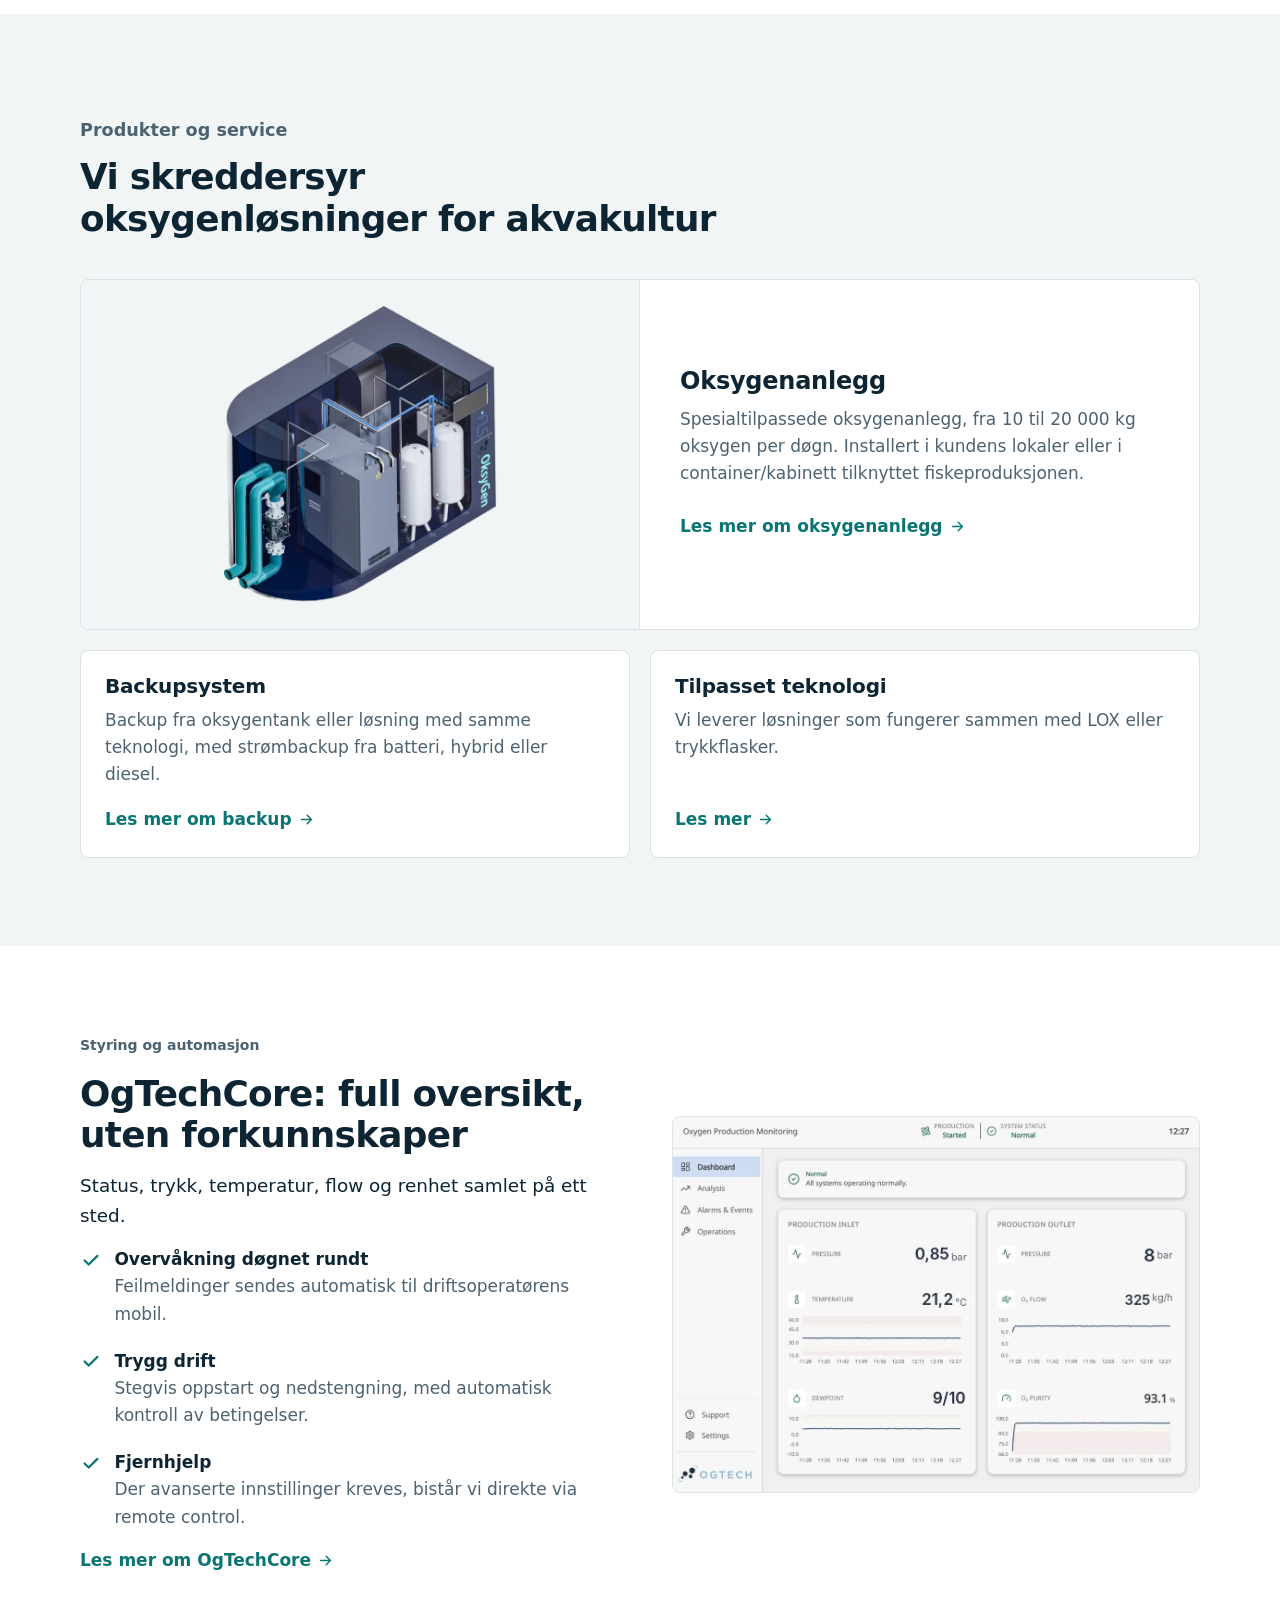
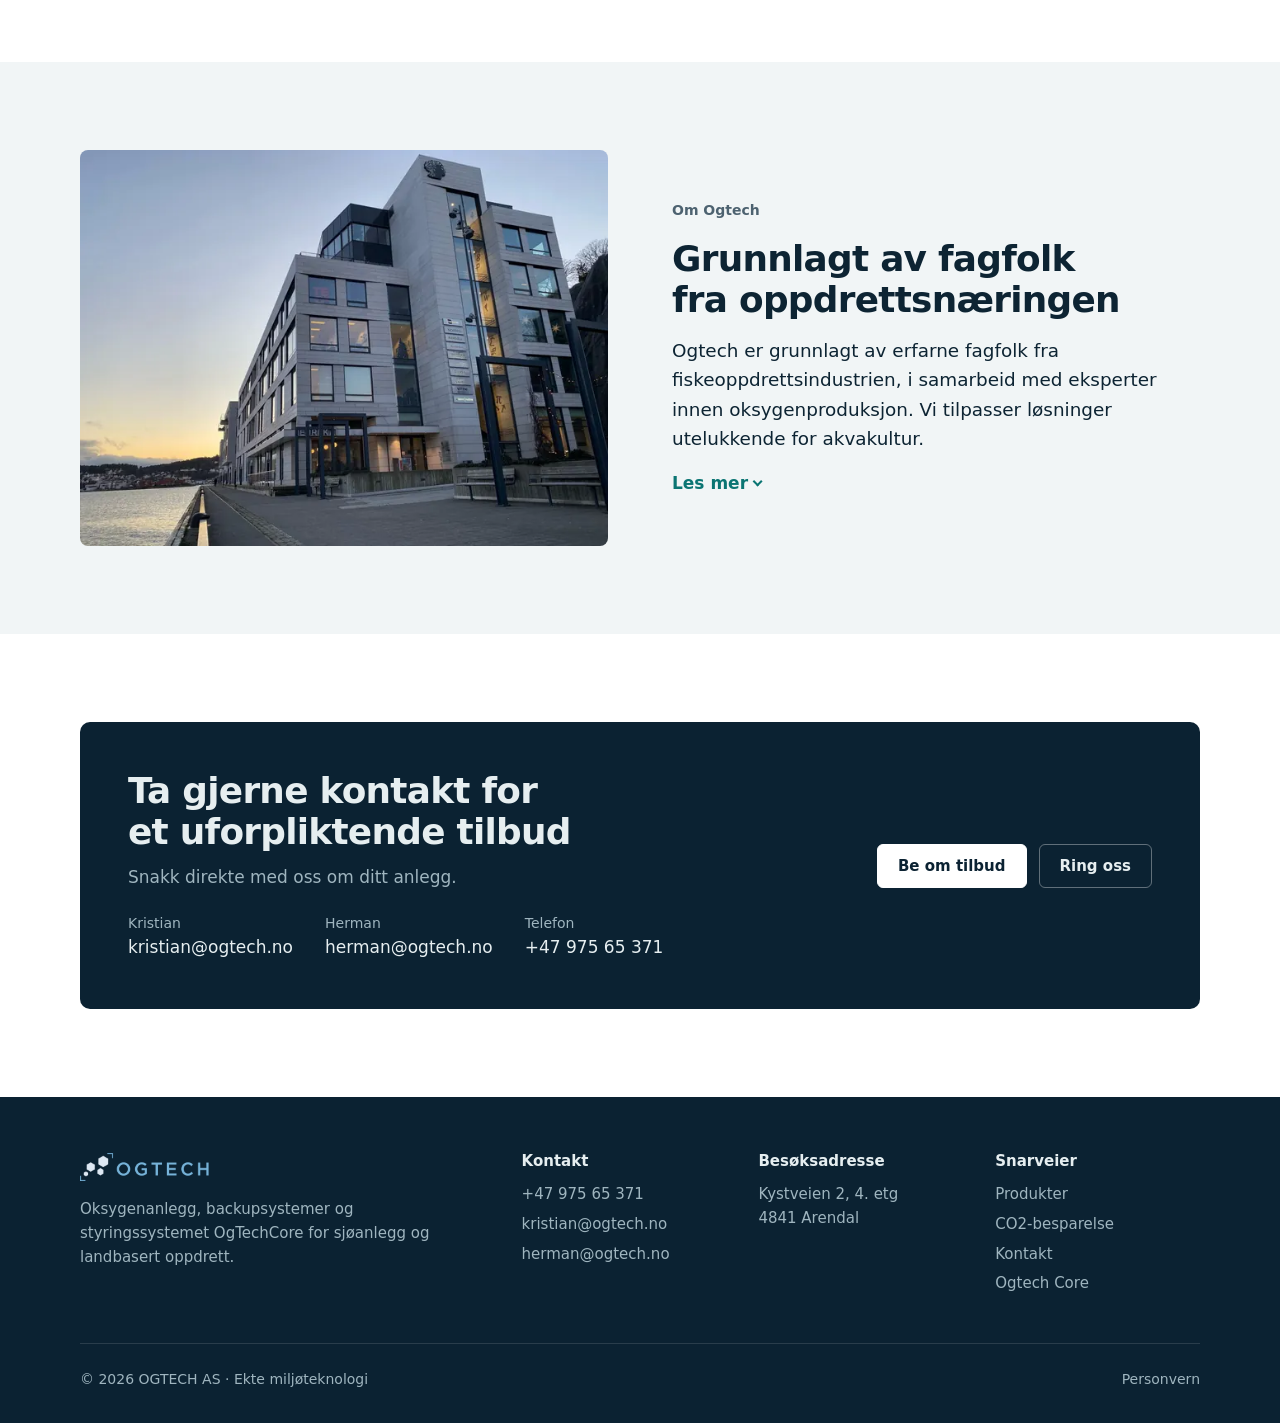
==== commit b66efd35: "Ny hovedtittel: «Produser oksygenet selv – til lavere pris» Tittelen øverst på forsiden sier nå hva " ====
--- a/index.html
+++ b/index.html
@@ -83,7 +83,8 @@
         />
         <div class="container">
           <div class="hero-text">
-            <h1>Lokalprodusert oksygen til havbruk</h1>
+            <p class="overline">Lokalprodusert oksygen til havbruk</p>
+            <h1>Produser oksygenet selv – til lavere pris</h1>
             <p>
               Ogtech leverer skreddersydde oksygenanlegg, backupsystemer og styringssystemet
               OgTechCore til sjøanlegg og landbasert oppdrett.
--- a/styles.css
+++ b/styles.css
@@ -73,6 +73,11 @@
 
 html:has(.subnav) {
   scroll-padding-top: 9.5rem;
+}
+
+/* Litt luft over målet også når det er en ramme rundt siden som scroller. */
+[id] {
+  scroll-margin-top: 1rem;
 }
 
 body {
@@ -389,6 +394,10 @@
   max-width: 38rem;
 }
 
+.hero .overline {
+  color: #7fd6cc;
+}
+
 .hero h1 {
   font-size: clamp(2.4rem, 5vw, 3.75rem);
 }
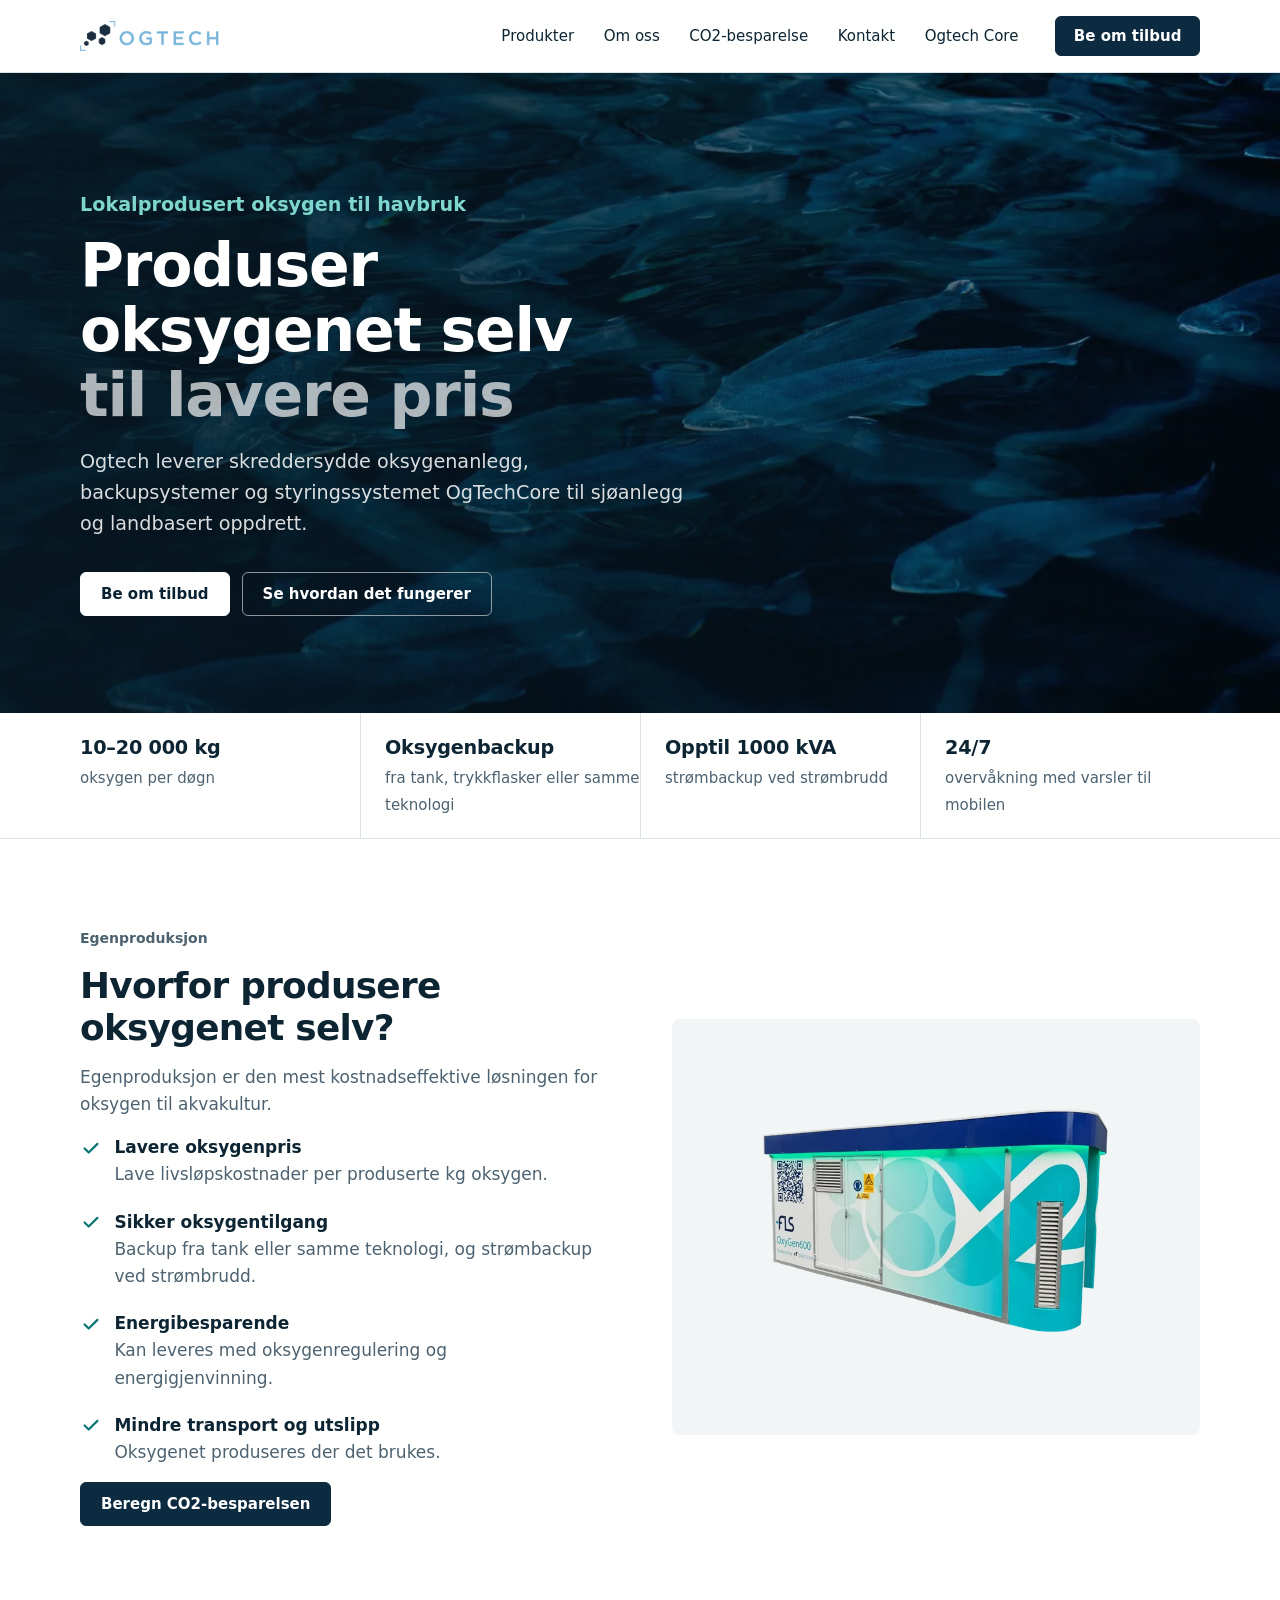
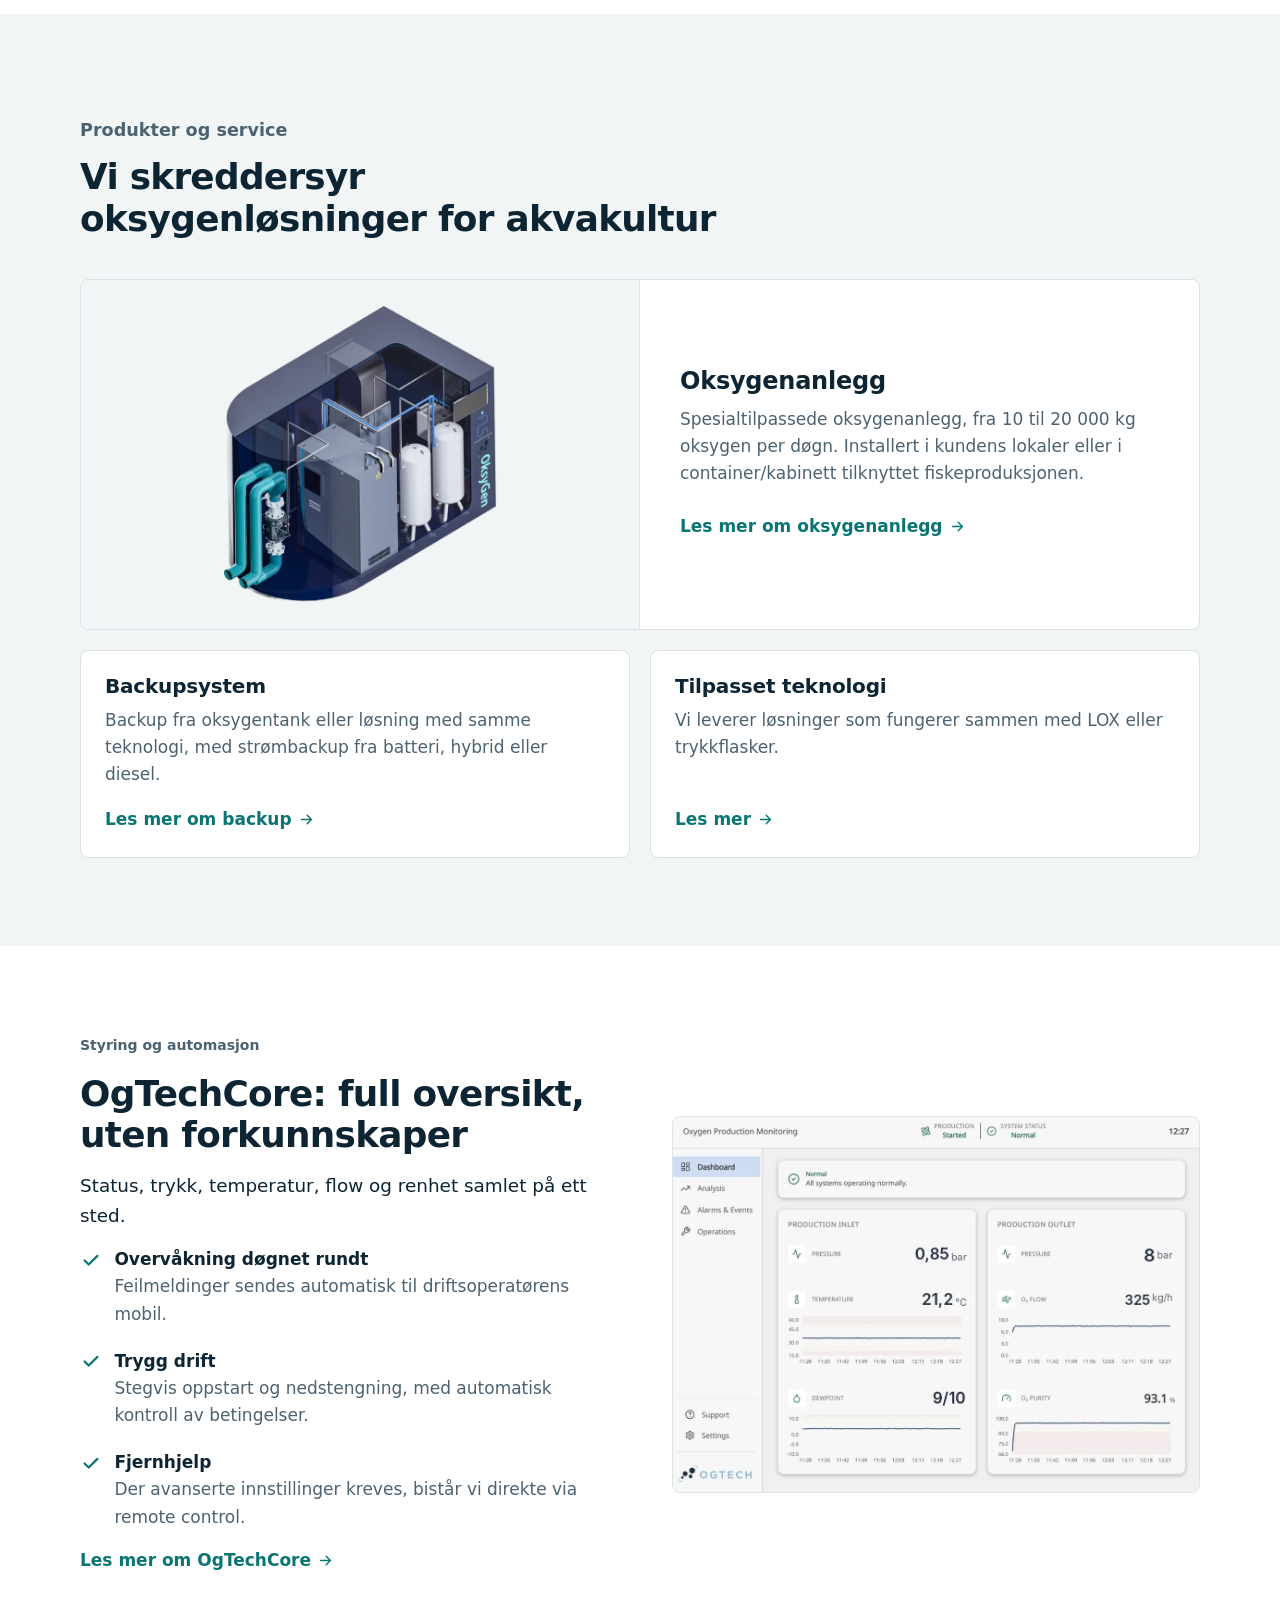
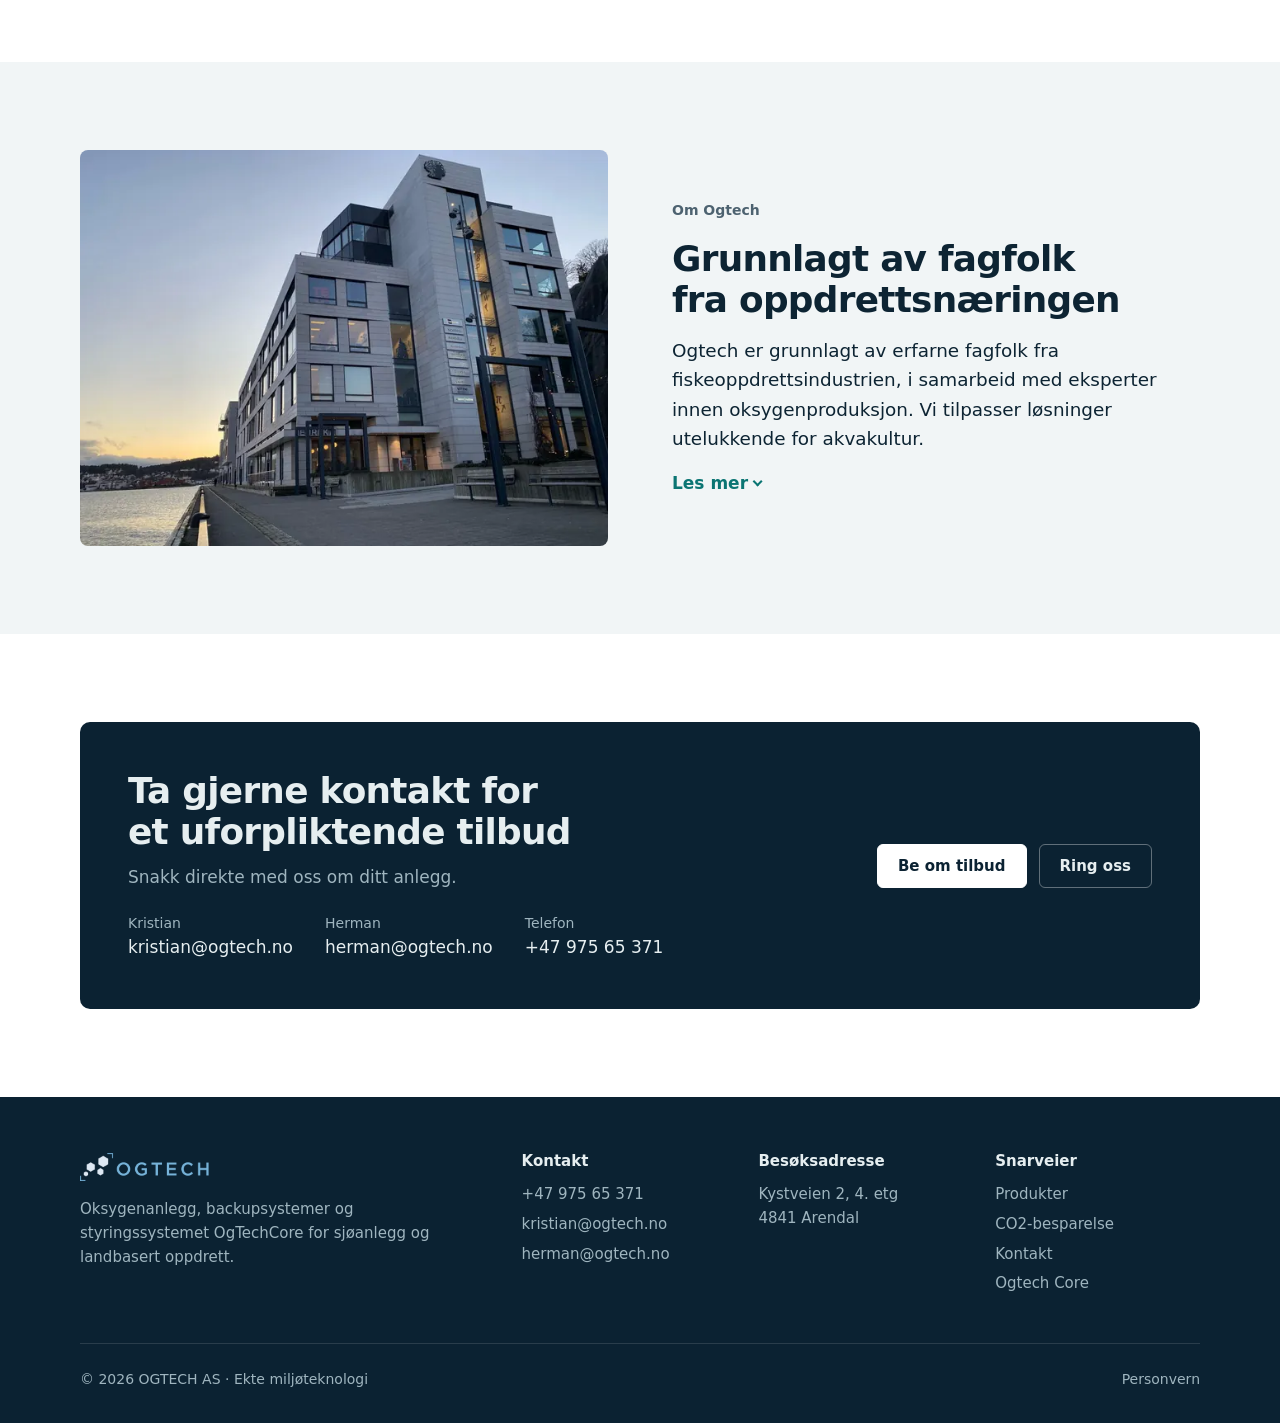
==== commit 51da15ff: "Hovedtittelen på to linjer «Produser oksygenet selv» står samlet på første linje, og «til lavere pri" ====
--- a/index.html
+++ b/index.html
@@ -84,7 +84,7 @@
         <div class="container">
           <div class="hero-text">
             <p class="overline">Lokalprodusert oksygen til havbruk</p>
-            <h1>Produser oksygenet selv – til lavere pris</h1>
+            <h1>Produser oksygenet selv <span class="h1-sub">til lavere pris</span></h1>
             <p>
               Ogtech leverer skreddersydde oksygenanlegg, backupsystemer og styringssystemet
               OgTechCore til sjøanlegg og landbasert oppdrett.
--- a/styles.css
+++ b/styles.css
@@ -391,7 +391,7 @@
 }
 
 .hero-text {
-  max-width: 38rem;
+  max-width: 50rem;
 }
 
 .hero .overline {
@@ -399,10 +399,17 @@
 }
 
 .hero h1 {
-  font-size: clamp(2.4rem, 5vw, 3.75rem);
+  font-size: clamp(2.3rem, 5vw, 3.75rem);
+}
+
+/* Andre linje i hovedtittelen: samme størrelse, dempet farge. */
+.h1-sub {
+  display: block;
+  color: rgb(255 255 255 / 68%);
 }
 
 .hero p {
+  max-width: 38rem;
   margin-top: 1.25rem;
   color: rgb(255 255 255 / 85%);
   font-size: clamp(1.05rem, 1.5vw, 1.2rem);
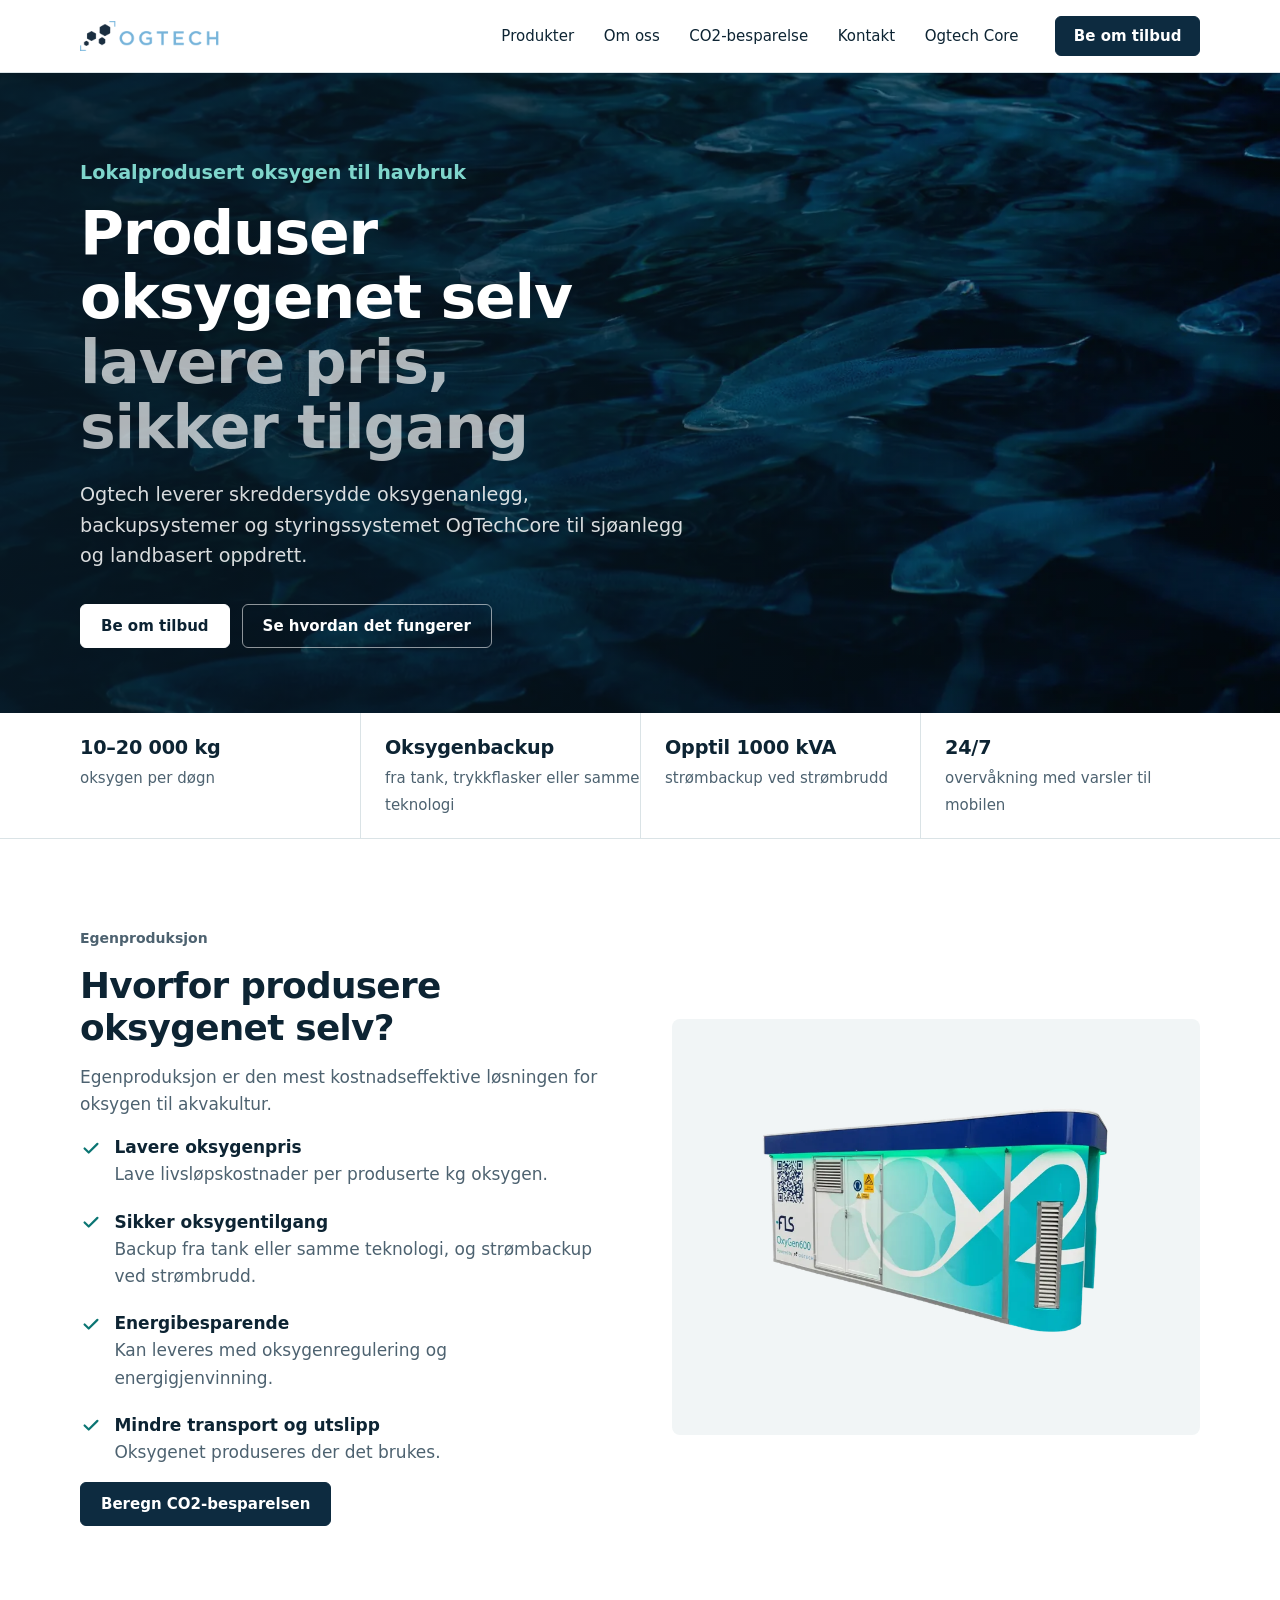
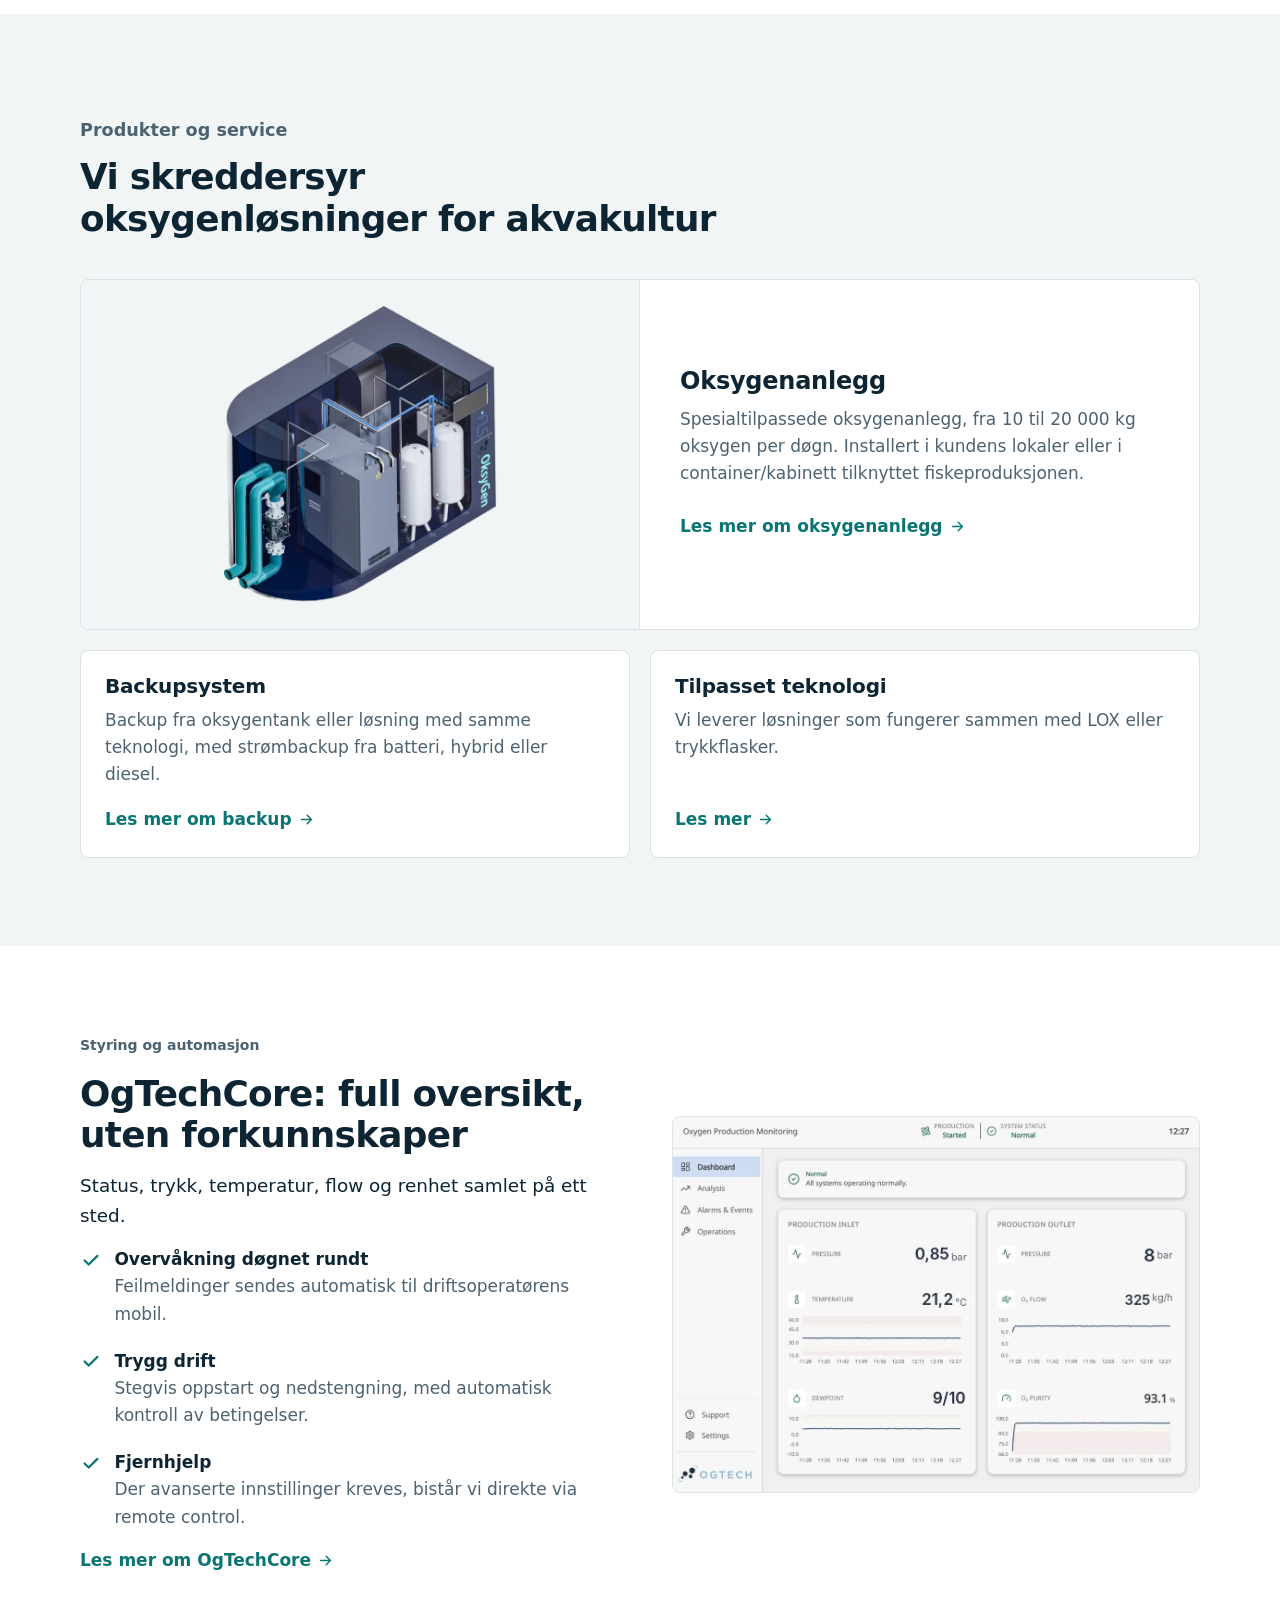
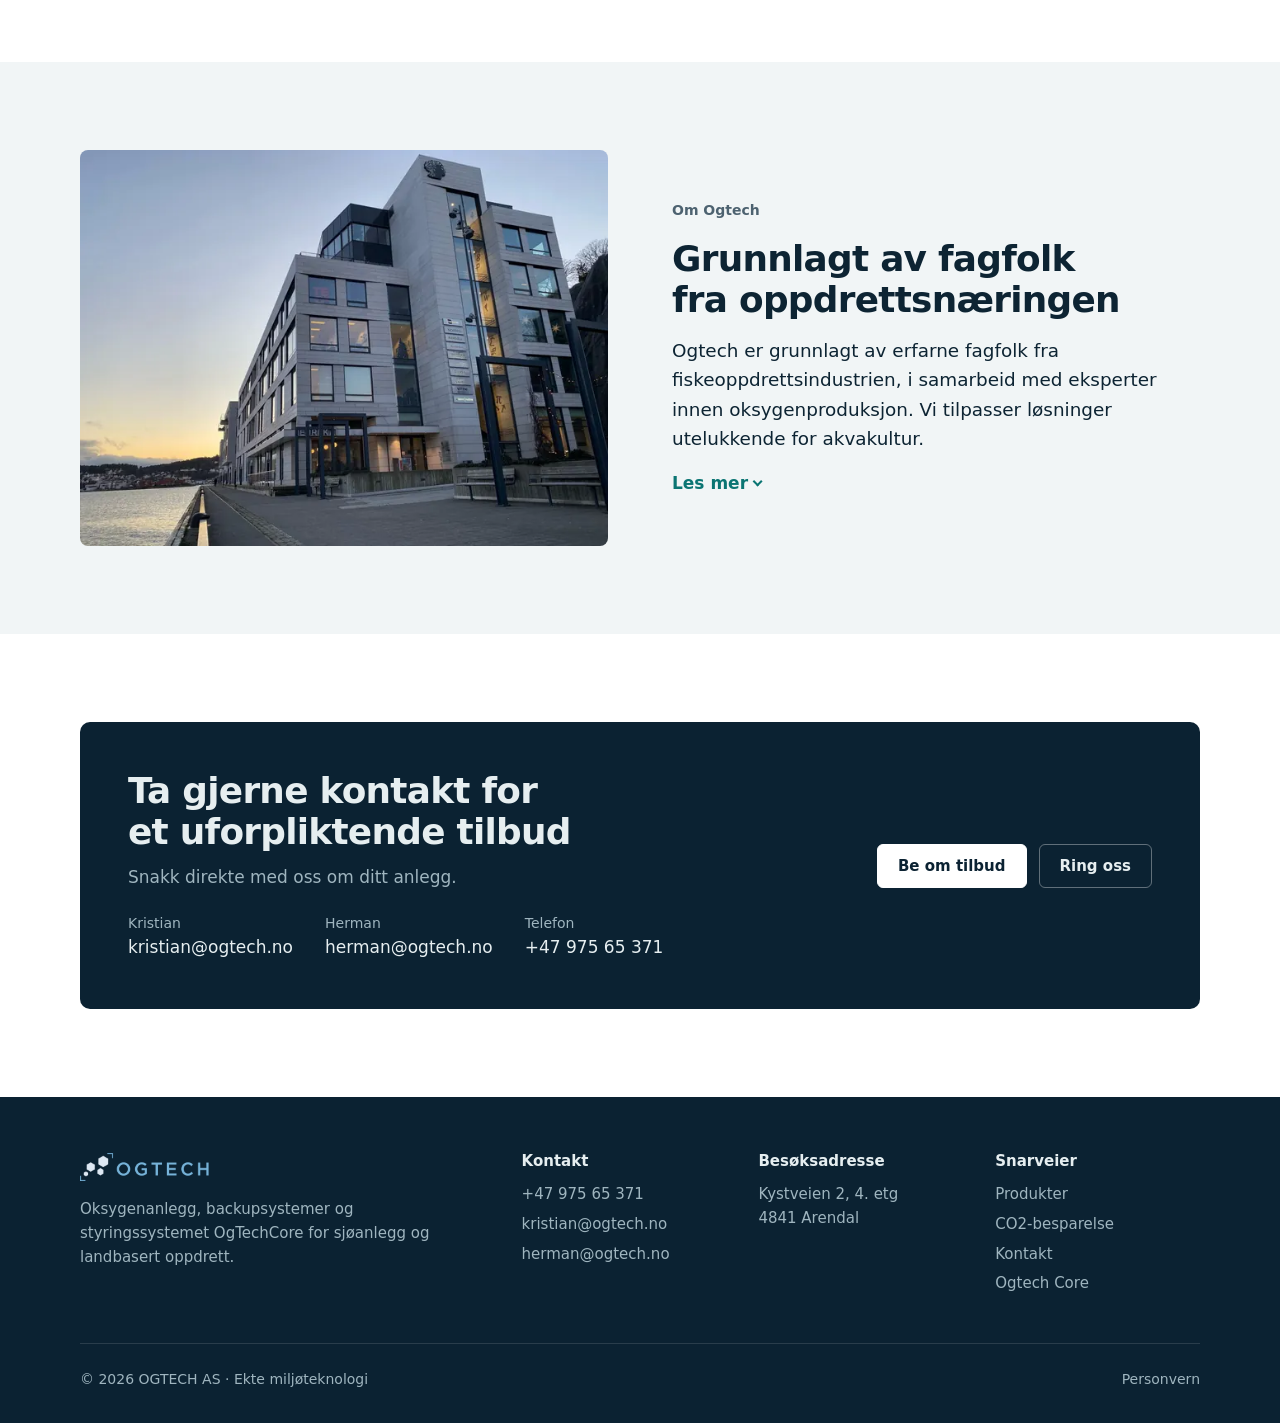
==== commit 01a7f1a4: "Hovedtittel: «Produser oksygenet selv – lavere pris, sikker tilgang» Andre linje i tittelen får med " ====
--- a/index.html
+++ b/index.html
@@ -84,7 +84,7 @@
         <div class="container">
           <div class="hero-text">
             <p class="overline">Lokalprodusert oksygen til havbruk</p>
-            <h1>Produser oksygenet selv <span class="h1-sub">til lavere pris</span></h1>
+            <h1>Produser oksygenet selv <span class="h1-sub">lavere pris, sikker tilgang</span></h1>
             <p>
               Ogtech leverer skreddersydde oksygenanlegg, backupsystemer og styringssystemet
               OgTechCore til sjøanlegg og landbasert oppdrett.
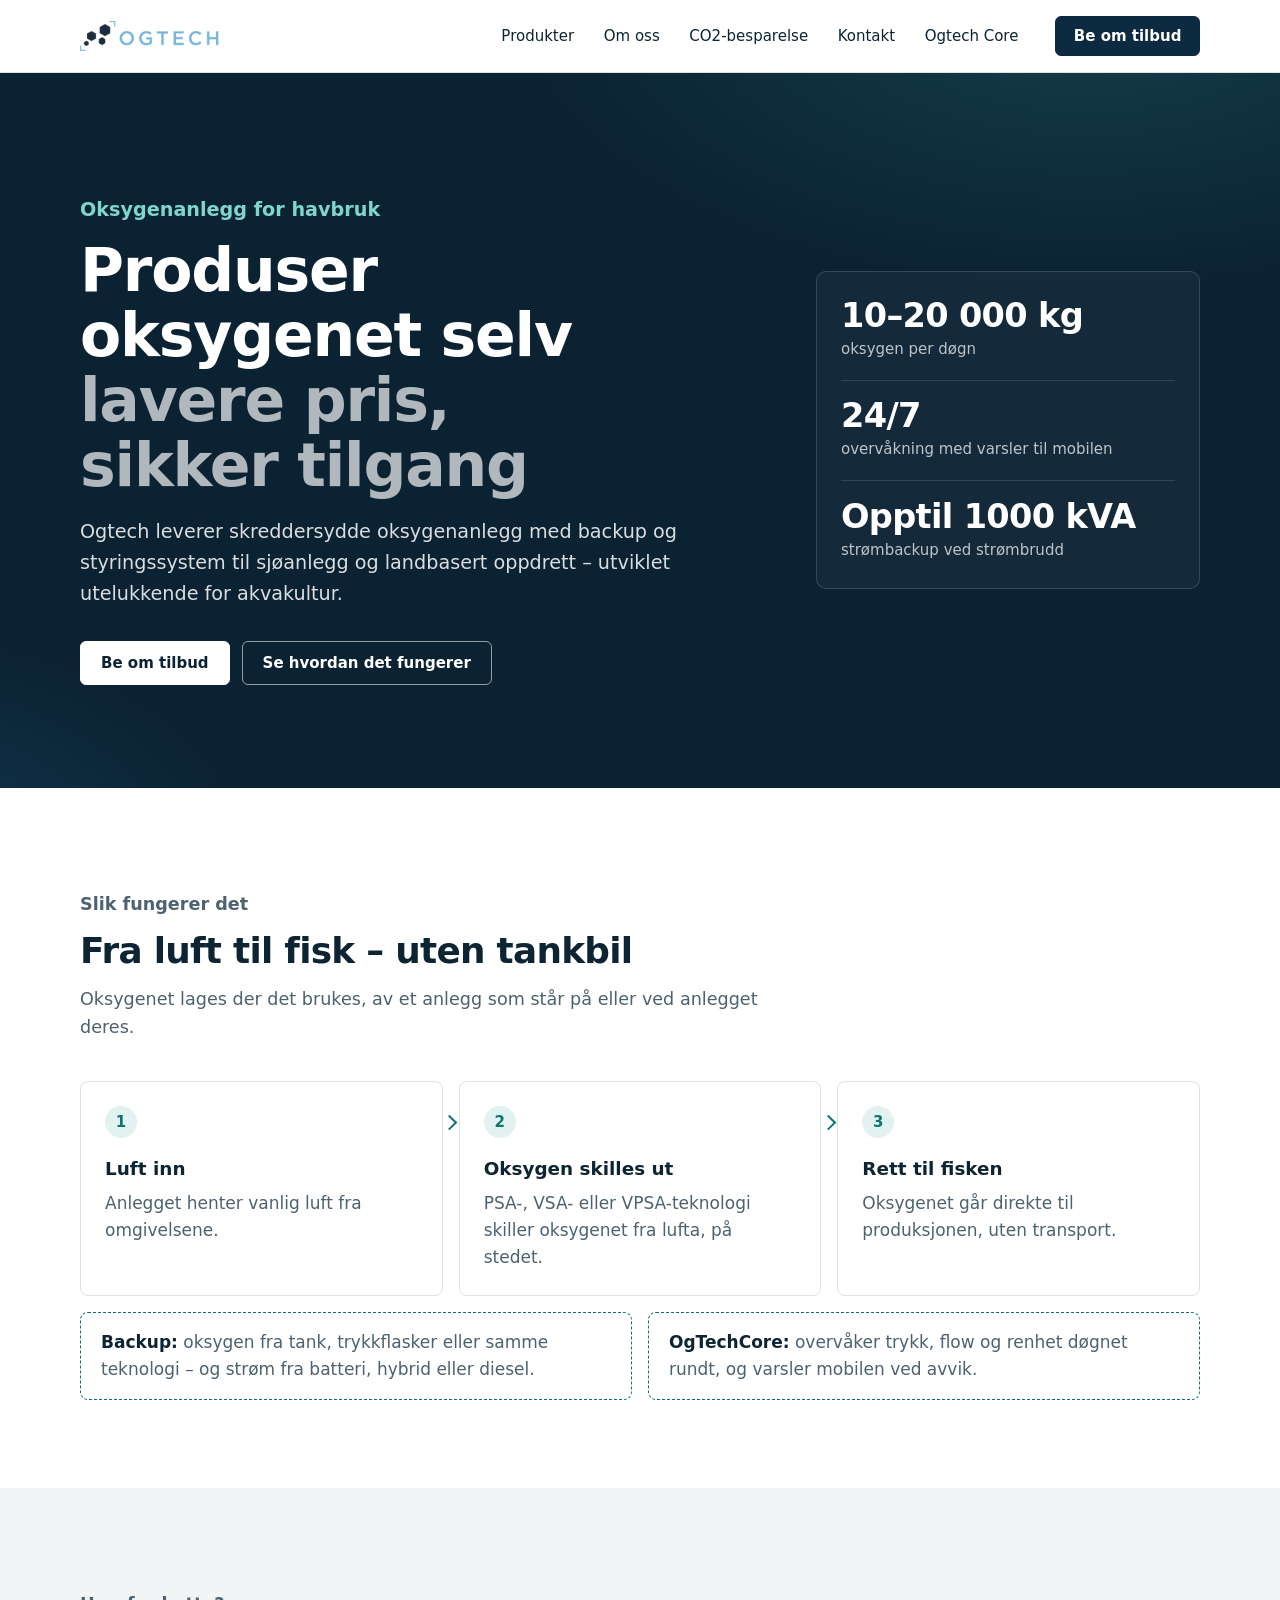
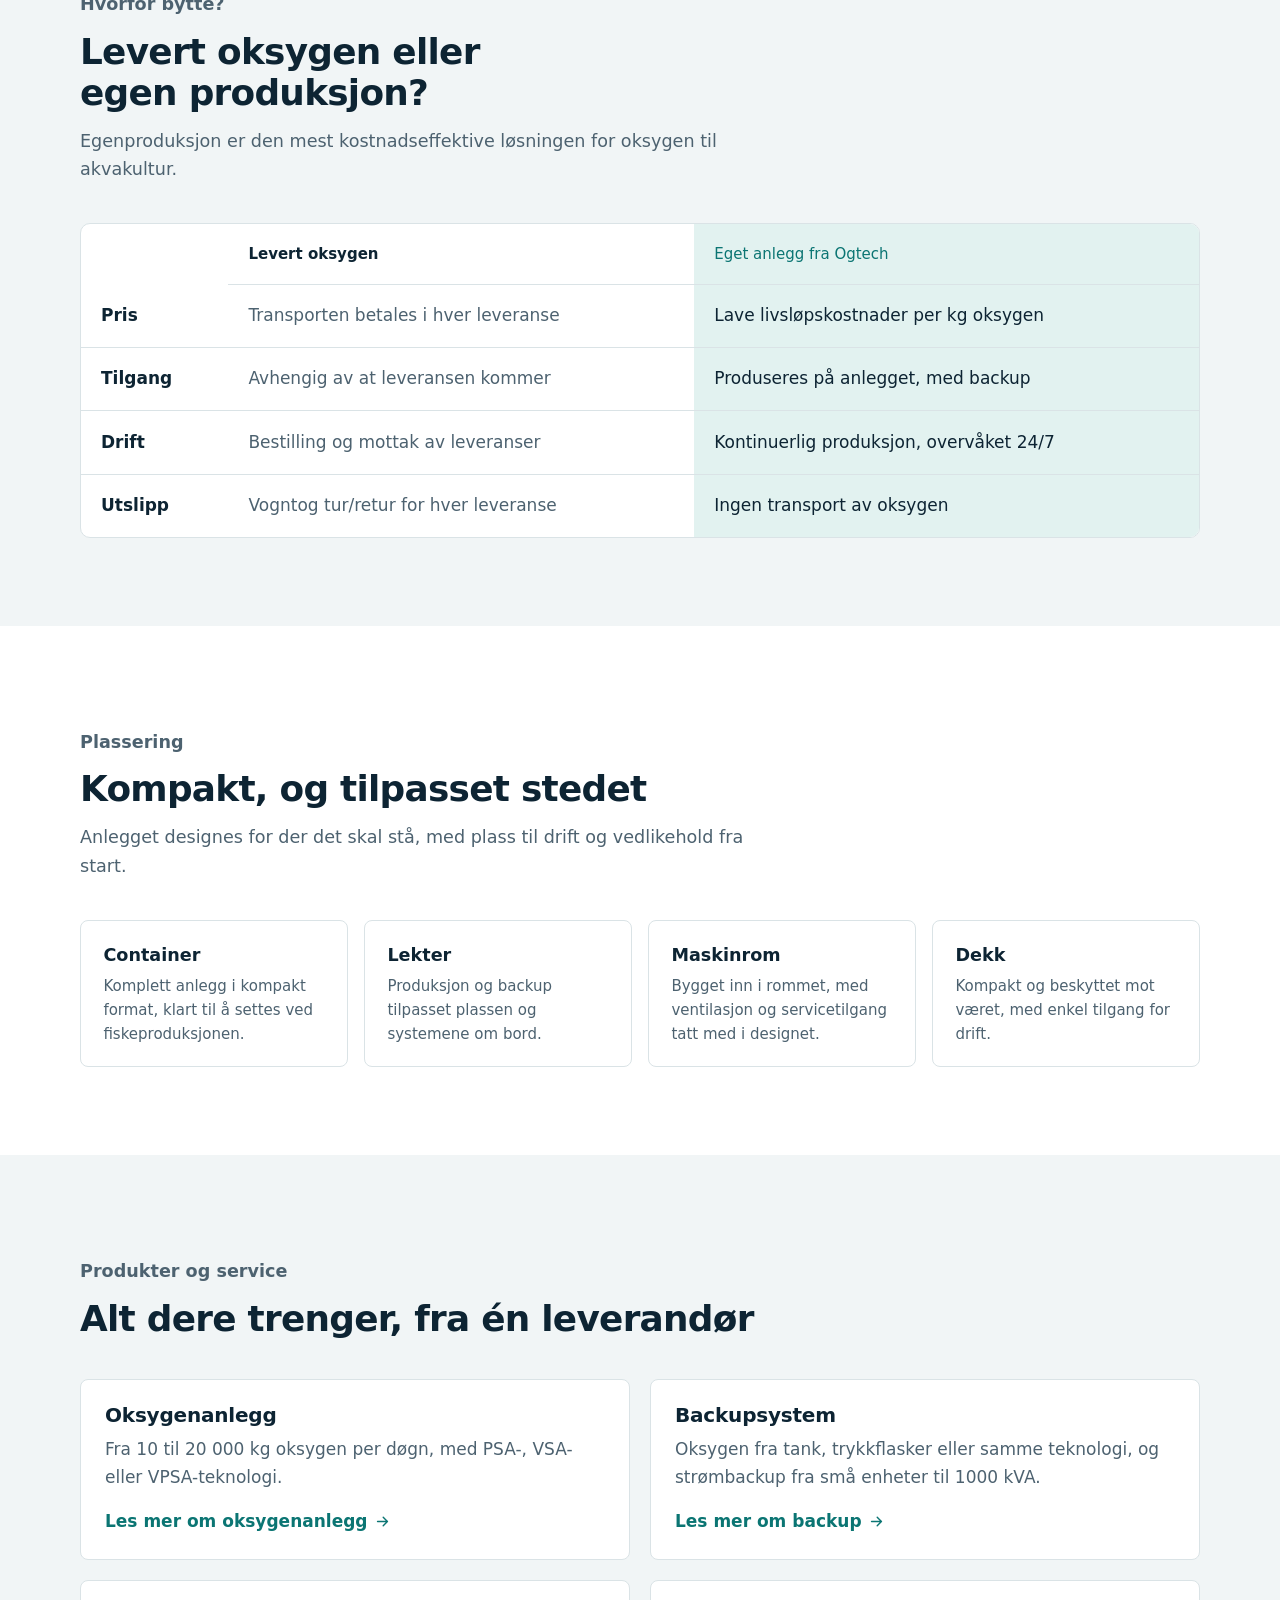
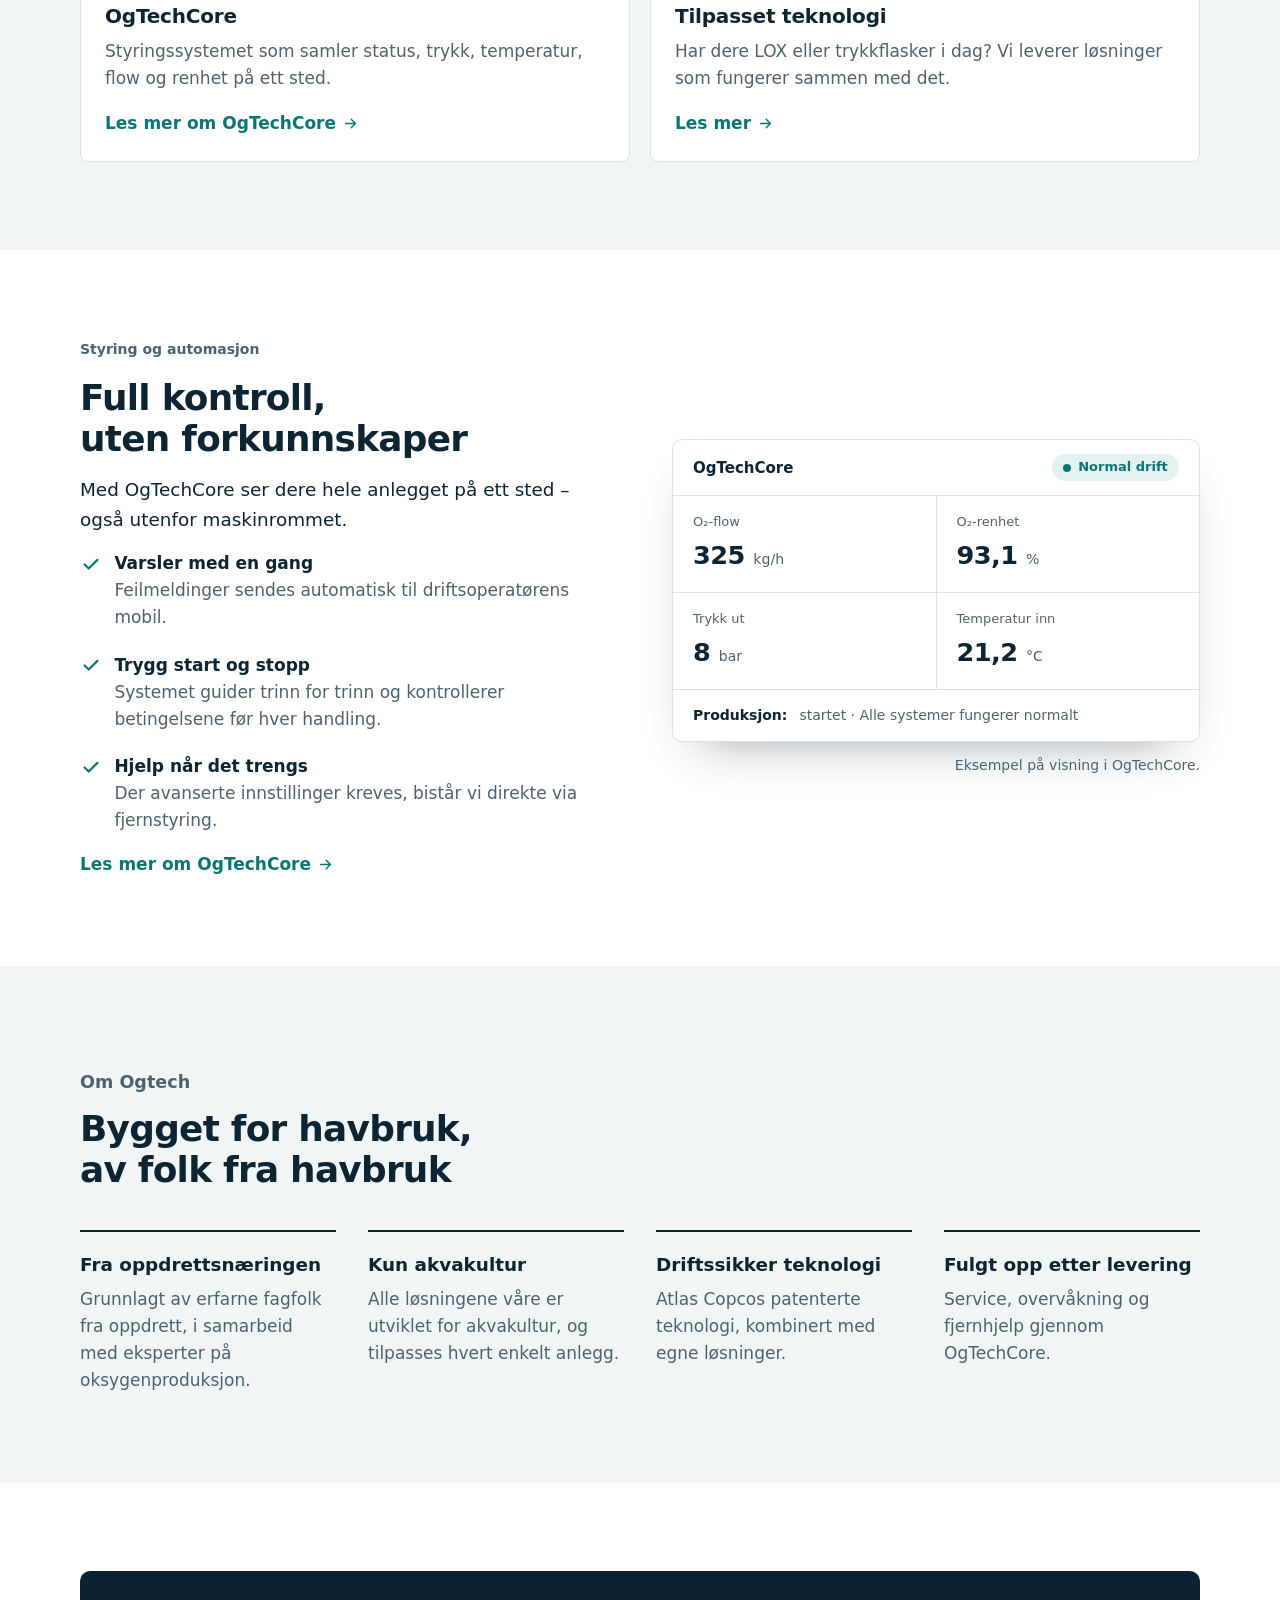
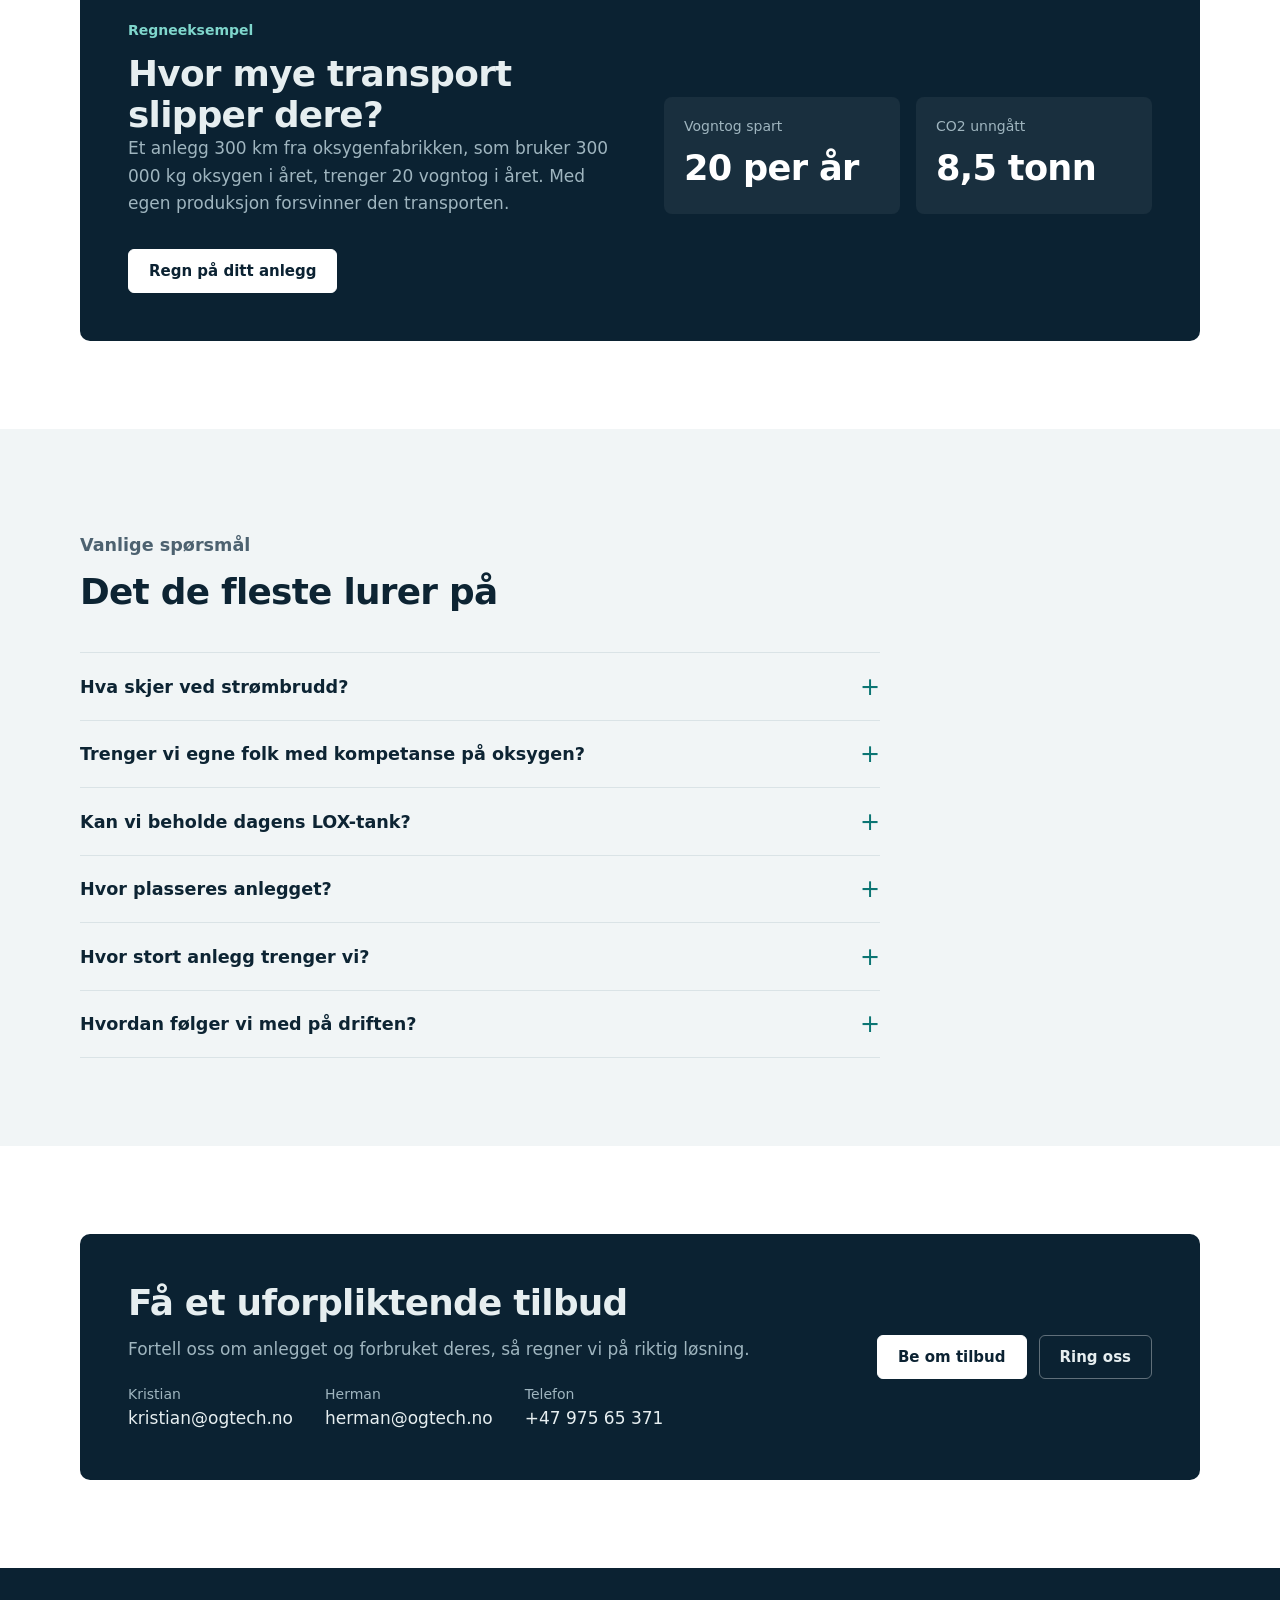
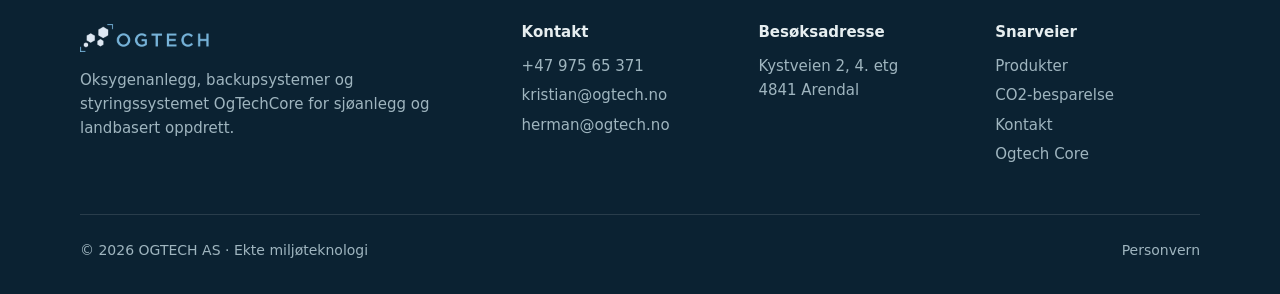
==== commit 60190632: "Ny versjon uten bilder, med tekst skrevet for å overbevise Forsiden er bygget opp for å ta en oppdre" ====
--- a/index.html
+++ b/index.html
@@ -69,121 +69,141 @@
     </header>
 
     <main id="innhold">
-      <!-- 1. Toppen: hva vi gjør, og de to viktigste handlingene. -->
-      <section class="hero">
-        <img
-          class="hero-bg"
-          src="assets/hero-laks.webp"
-          srcset="assets/hero-laks-800.webp 800w, assets/hero-laks.webp 1600w"
-          sizes="100vw"
-          alt=""
-          width="1600"
-          height="1200"
-          fetchpriority="high"
-        />
+      <!-- 1. Toppen: løftet, de to viktigste handlingene og tallene som gjør løftet konkret. -->
+      <section class="hero plain">
         <div class="container">
           <div class="hero-text">
-            <p class="overline">Lokalprodusert oksygen til havbruk</p>
+            <p class="overline">Oksygenanlegg for havbruk</p>
             <h1>Produser oksygenet selv <span class="h1-sub">lavere pris, sikker tilgang</span></h1>
             <p>
-              Ogtech leverer skreddersydde oksygenanlegg, backupsystemer og styringssystemet
-              OgTechCore til sjøanlegg og landbasert oppdrett.
+              Ogtech leverer skreddersydde oksygenanlegg med backup og styringssystem til sjøanlegg
+              og landbasert oppdrett – utviklet utelukkende for akvakultur.
             </p>
             <div class="buttons">
               <a class="btn btn-white" href="kontakt/index.html">Be om tilbud</a>
-              <a class="btn btn-clear" href="#hvorfor">Se hvordan det fungerer</a>
+              <a class="btn btn-clear" href="#slik">Se hvordan det fungerer</a>
             </div>
           </div>
-        </div>
-      </section>
-
-      <!-- 2. Faktalinje: det kjøperen bryr seg om, ikke teknologinavn. -->
-      <div class="keyfacts">
-        <div class="container">
-          <ul>
+          <ul class="hero-facts" aria-label="Kort om løsningen">
             <li><b>10–20 000 kg</b><span>oksygen per døgn</span></li>
-            <li><b>Oksygenbackup</b><span>fra tank, trykkflasker eller samme teknologi</span></li>
+            <li><b>24/7</b><span>overvåkning med varsler til mobilen</span></li>
             <li><b>Opptil 1000 kVA</b><span>strømbackup ved strømbrudd</span></li>
-            <li><b>24/7</b><span>overvåkning med varsler til mobilen</span></li>
           </ul>
         </div>
-      </div>
-
-      <!-- 3. Hvorfor: gevinsten ved å bytte til egenproduksjon. -->
+      </section>
+
+      <!-- 2. Slik fungerer det: mekanismen i tre steg, med sikkerhetsnettet under. -->
       <section class="section">
         <div class="container">
-          <div class="split">
-            <div class="text" id="hvorfor">
-              <p class="overline">Egenproduksjon</p>
-              <h2>Hvorfor produsere oksygenet selv?</h2>
-              <p>
-                Egenproduksjon er den mest kostnadseffektive løsningen for oksygen til akvakultur.
-              </p>
-              <ul class="checklist">
-                <li><b>Lavere oksygenpris</b><span>Lave livsløpskostnader per produserte kg oksygen.</span></li>
-                <li><b>Sikker oksygentilgang</b><span>Backup fra tank eller samme teknologi, og strømbackup ved strømbrudd.</span></li>
-                <li><b>Energibesparende</b><span>Kan leveres med oksygenregulering og energigjenvinning.</span></li>
-                <li><b>Mindre transport og utslipp</b><span>Oksygenet produseres der det brukes.</span></li>
-              </ul>
-              <div class="buttons">
-                <a class="btn" href="co2-besparelse/index.html">Beregn CO2-besparelsen</a>
-              </div>
-            </div>
-            <div class="product-shot">
-              <img
-                src="assets/oxygen600-drift.webp"
-                srcset="assets/oxygen600-drift-768.webp 768w, assets/oxygen600-drift.webp 1536w"
-                sizes="(min-width: 960px) 34rem, 100vw"
-                alt="OxyGen600 oksygenanlegg i kabinett, levert av Ogtech"
-                width="1536"
-                height="1152"
-                loading="lazy"
-                decoding="async"
-              />
-            </div>
-          </div>
-        </div>
-      </section>
-
-      <!-- 4. Løsningen: oksygenanlegget først, backup og tilpasning som støtte. -->
+          <div class="section-head" id="slik">
+            <p class="overline">Slik fungerer det</p>
+            <h2>Fra luft til fisk – uten tankbil</h2>
+            <p>Oksygenet lages der det brukes, av et anlegg som står på eller ved anlegget deres.</p>
+          </div>
+          <ol class="flow">
+            <li><b>Luft inn</b><span>Anlegget henter vanlig luft fra omgivelsene.</span></li>
+            <li><b>Oksygen skilles ut</b><span>PSA-, VSA- eller VPSA-teknologi skiller oksygenet fra lufta, på stedet.</span></li>
+            <li><b>Rett til fisken</b><span>Oksygenet går direkte til produksjonen, uten transport.</span></li>
+          </ol>
+          <div class="safety">
+            <p><b>Backup:</b> oksygen fra tank, trykkflasker eller samme teknologi – og strøm fra batteri, hybrid eller diesel.</p>
+            <p><b>OgTechCore:</b> overvåker trykk, flow og renhet døgnet rundt, og varsler mobilen ved avvik.</p>
+          </div>
+        </div>
+      </section>
+
+      <!-- 3. Sammenligning: hvorfor bytte fra levert oksygen. -->
+      <section class="section alt">
+        <div class="container">
+          <div class="section-head">
+            <p class="overline">Hvorfor bytte?</p>
+            <h2>Levert oksygen eller egen produksjon?</h2>
+            <p>Egenproduksjon er den mest kostnadseffektive løsningen for oksygen til akvakultur.</p>
+          </div>
+          <table class="compare">
+            <thead>
+              <tr>
+                <td></td>
+                <th scope="col">Levert oksygen</th>
+                <th scope="col" class="us">Eget anlegg fra Ogtech</th>
+              </tr>
+            </thead>
+            <tbody>
+              <tr>
+                <th scope="row">Pris</th>
+                <td data-label="Levert oksygen">Transporten betales i hver leveranse</td>
+                <td data-label="Eget anlegg fra Ogtech" class="us">Lave livsløpskostnader per kg oksygen</td>
+              </tr>
+              <tr>
+                <th scope="row">Tilgang</th>
+                <td data-label="Levert oksygen">Avhengig av at leveransen kommer</td>
+                <td data-label="Eget anlegg fra Ogtech" class="us">Produseres på anlegget, med backup</td>
+              </tr>
+              <tr>
+                <th scope="row">Drift</th>
+                <td data-label="Levert oksygen">Bestilling og mottak av leveranser</td>
+                <td data-label="Eget anlegg fra Ogtech" class="us">Kontinuerlig produksjon, overvåket 24/7</td>
+              </tr>
+              <tr>
+                <th scope="row">Utslipp</th>
+                <td data-label="Levert oksygen">Vogntog tur/retur for hver leveranse</td>
+                <td data-label="Eget anlegg fra Ogtech" class="us">Ingen transport av oksygen</td>
+              </tr>
+            </tbody>
+          </table>
+        </div>
+      </section>
+
+      <!-- Tilpasset stedet: der anlegget kan stå. -->
+      <section class="section">
+        <div class="container">
+          <div class="section-head">
+            <p class="overline">Plassering</p>
+            <h2>Kompakt, og tilpasset stedet</h2>
+            <p>Anlegget designes for der det skal stå, med plass til drift og vedlikehold fra start.</p>
+          </div>
+          <ul class="places">
+            <li><b>Container</b><span>Komplett anlegg i kompakt format, klart til å settes ved fiskeproduksjonen.</span></li>
+            <li><b>Lekter</b><span>Produksjon og backup tilpasset plassen og systemene om bord.</span></li>
+            <li><b>Maskinrom</b><span>Bygget inn i rommet, med ventilasjon og servicetilgang tatt med i designet.</span></li>
+            <li><b>Dekk</b><span>Kompakt og beskyttet mot været, med enkel tilgang for drift.</span></li>
+          </ul>
+        </div>
+      </section>
+
+      <!-- 4. Tilbudet: alt som trengs, fra én leverandør. -->
       <section class="section alt" id="produkter">
         <div class="container">
           <div class="section-head">
             <p class="overline">Produkter og service</p>
-            <h2>Vi skreddersyr oksygenløsninger for akvakultur</h2>
-          </div>
-          <article class="card feature">
-            <div class="card-media contain">
-              <img
-                src="assets/oxygen600-3d.webp"
-                alt="3D-modell av et kompakt oksygenanlegg fra Ogtech"
-                width="1024"
-                height="640"
-                loading="lazy"
-                decoding="async"
-              />
-            </div>
-            <div class="card-body">
-              <h3>Oksygenanlegg</h3>
-              <p>
-                Spesialtilpassede oksygenanlegg, fra 10 til 20 000 kg oksygen per døgn. Installert i
-                kundens lokaler eller i container/kabinett tilknyttet fiskeproduksjonen.
-              </p>
-              <a class="more" href="produkter/index.html#oksygenanlegg">Les mer om oksygenanlegg</a>
-            </div>
-          </article>
+            <h2>Alt dere trenger, fra én leverandør</h2>
+          </div>
           <div class="cards">
             <article class="card">
               <div class="card-body">
-                <h3>Backupsystem</h3>
-                <p>Backup fra oksygentank eller løsning med samme teknologi, med strømbackup fra batteri, hybrid eller diesel.</p>
-                <a class="more" href="produkter/index.html#backupsystem">Les mer om backup</a>
+                <h3>Oksygenanlegg</h3>
+                <p>Fra 10 til 20 000 kg oksygen per døgn, med PSA-, VSA- eller VPSA-teknologi.</p>
+                <a class="more" href="produkter/index.html#oksygenanlegg">Les mer om oksygenanlegg</a>
               </div>
             </article>
             <article class="card">
               <div class="card-body">
+                <h3>Backupsystem</h3>
+                <p>Oksygen fra tank, trykkflasker eller samme teknologi, og strømbackup fra små enheter til 1000 kVA.</p>
+                <a class="more" href="produkter/index.html#backupsystem">Les mer om backup</a>
+              </div>
+            </article>
+            <article class="card">
+              <div class="card-body">
+                <h3>OgTechCore</h3>
+                <p>Styringssystemet som samler status, trykk, temperatur, flow og renhet på ett sted.</p>
+                <a class="more" href="produkter/index.html#ogtechcore">Les mer om OgTechCore</a>
+              </div>
+            </article>
+            <article class="card">
+              <div class="card-body">
                 <h3>Tilpasset teknologi</h3>
-                <p>Vi leverer løsninger som fungerer sammen med LOX eller trykkflasker.</p>
+                <p>Har dere LOX eller trykkflasker i dag? Vi leverer løsninger som fungerer sammen med det.</p>
                 <a class="more" href="produkter/index.html#tilpasset-teknologi">Les mer</a>
               </div>
             </article>
@@ -197,32 +217,51 @@
           <div class="split">
             <div class="text">
               <p class="overline">Styring og automasjon</p>
-              <h2>OgTechCore: full oversikt, uten forkunnskaper</h2>
-              <p class="lead">Status, trykk, temperatur, flow og renhet samlet på ett sted.</p>
+              <h2>Full kontroll, uten forkunnskaper</h2>
+              <p class="lead">Med OgTechCore ser dere hele anlegget på ett sted – også utenfor maskinrommet.</p>
               <ul class="checklist">
-                <li><b>Overvåkning døgnet rundt</b><span>Feilmeldinger sendes automatisk til driftsoperatørens mobil.</span></li>
-                <li><b>Trygg drift</b><span>Stegvis oppstart og nedstengning, med automatisk kontroll av betingelser.</span></li>
-                <li><b>Fjernhjelp</b><span>Der avanserte innstillinger kreves, bistår vi direkte via remote control.</span></li>
+                <li><b>Varsler med en gang</b><span>Feilmeldinger sendes automatisk til driftsoperatørens mobil.</span></li>
+                <li><b>Trygg start og stopp</b><span>Systemet guider trinn for trinn og kontrollerer betingelsene før hver handling.</span></li>
+                <li><b>Hjelp når det trengs</b><span>Der avanserte innstillinger kreves, bistår vi direkte via fjernstyring.</span></li>
               </ul>
               <a class="more" href="produkter/index.html#ogtechcore">Les mer om OgTechCore</a>
             </div>
-            <div class="shot">
-              <img
-                src="assets/core-noekkeltall.webp"
-                alt="OgTechCore dashboard med nøkkeltall for oksygenanlegg"
-                width="1137"
-                height="810"
-                loading="lazy"
-                decoding="async"
-              />
-            </div>
-          </div>
+            <figure>
+              <div class="dash" aria-hidden="true">
+                <div class="dash-bar">OgTechCore<span class="dash-status">Normal drift</span></div>
+                <dl class="dash-grid">
+                  <div><dt>O₂-flow</dt><dd>325 <small>kg/h</small></dd></div>
+                  <div><dt>O₂-renhet</dt><dd>93,1 <small>%</small></dd></div>
+                  <div><dt>Trykk ut</dt><dd>8 <small>bar</small></dd></div>
+                  <div><dt>Temperatur inn</dt><dd>21,2 <small>°C</small></dd></div>
+                </dl>
+                <div class="dash-alert"><b>Produksjon:</b> startet · Alle systemer fungerer normalt</div>
+              </div>
+              <figcaption>Eksempel på visning i OgTechCore.</figcaption>
+            </figure>
+          </div>
+        </div>
+      </section>
+
+      <!-- 6. Hvorfor Ogtech: tillit. -->
+      <section class="section alt">
+        <div class="container">
+          <div class="section-head" id="om-oss">
+            <p class="overline">Om Ogtech</p>
+            <h2>Bygget for havbruk, av folk fra havbruk</h2>
+          </div>
+          <ul class="reasons">
+            <li><b>Fra oppdrettsnæringen</b><span>Grunnlagt av erfarne fagfolk fra oppdrett, i samarbeid med eksperter på oksygenproduksjon.</span></li>
+            <li><b>Kun akvakultur</b><span>Alle løsningene våre er utviklet for akvakultur, og tilpasses hvert enkelt anlegg.</span></li>
+            <li><b>Driftssikker teknologi</b><span>Atlas Copcos patenterte teknologi, kombinert med egne løsninger.</span></li>
+            <li><b>Fulgt opp etter levering</b><span>Service, overvåkning og fjernhjelp gjennom OgTechCore.</span></li>
+          </ul>
         </div>
       </section>
 
       <!--
-        BEVIS (ferdig mal): fyll inn og fjern kommentartegnene rundt seksjonen.
-        Bytt ut [klammene] med ekte tall, kunder og sitater. Legg logoer i assets/.
+        REFERANSER (ferdig mal): fyll inn og fjern kommentartegnene rundt seksjonen.
+        Bytt ut [klammene] med ekte tall, kunder og sitater.
 
       <section class="section alt">
         <div class="container">
@@ -244,84 +283,90 @@
               </div>
             </figure>
           </div>
-          <ul class="logos">
-            <li><img src="assets/[partner-logo].png" alt="[Partnernavn]" height="40" /></li>
-          </ul>
         </div>
       </section>
       -->
 
-      <!--
-        SLIK JOBBER VI (ferdig mal): bekreft eller endre stegene, og fjern kommentartegnene.
-
-      <section class="section">
+      <!-- 7. Regneeksempel med samme formel som CO2-kalkulatoren. -->
+      <section class="section" aria-label="Regneeksempel CO2">
+        <div class="container">
+          <div class="example">
+            <div>
+              <p class="overline">Regneeksempel</p>
+              <h2>Hvor mye transport slipper dere?</h2>
+              <p>
+                Et anlegg 300 km fra oksygenfabrikken, som bruker 300 000 kg oksygen i året, trenger
+                20 vogntog i året. Med egen produksjon forsvinner den transporten.
+              </p>
+              <div class="buttons">
+                <a class="btn" href="co2-besparelse/index.html">Regn på ditt anlegg</a>
+              </div>
+            </div>
+            <dl class="example-figures">
+              <div><dt>Vogntog spart</dt><dd>20 per år</dd></div>
+              <div><dt>CO2 unngått</dt><dd>8,5 tonn</dd></div>
+            </dl>
+          </div>
+        </div>
+      </section>
+
+      <!-- 8. Vanlige spørsmål: innvendingene en kjøper har før de tar kontakt. -->
+      <section class="section alt">
         <div class="container">
           <div class="section-head">
-            <p class="overline">Slik jobber vi</p>
-            <h2>Fra behov til drift</h2>
-          </div>
-          <ol class="steps">
-            <li><b>Kartlegging</b><span>Vi går gjennom oksygenbehov, anlegg og dagens forsyning.</span></li>
-            <li><b>Dimensjonering og tilbud</b><span>Vi foreslår anlegg, backup og plassering, med pris.</span></li>
-            <li><b>Levering og installasjon</b><span>Anlegget settes opp i deres lokaler, container eller kabinett.</span></li>
-            <li><b>Drift med OgTechCore</b><span>Overvåkning døgnet rundt, og hjelp fra oss når det trengs.</span></li>
-          </ol>
-        </div>
-      </section>
-      -->
-
-      <!-- 6. Om Ogtech: kort, med vekt på bakgrunnen fra oppdrett. -->
-      <section class="section alt">
-        <div class="container">
-          <div class="split">
-            <div class="photo">
-              <img
-                src="assets/kunnskapshavna.webp"
-                srcset="assets/kunnskapshavna-640.webp 640w, assets/kunnskapshavna.webp 1280w"
-                sizes="(min-width: 960px) 34rem, 100vw"
-                alt="Kontorbygget til Ogtech på Kunnskapshavna i Arendal"
-                width="1280"
-                height="960"
-                loading="lazy"
-                decoding="async"
-              />
-            </div>
-            <div class="text" id="om-oss">
-              <p class="overline">Om Ogtech</p>
-              <h2>Grunnlagt av fagfolk fra oppdrettsnæringen</h2>
-              <p class="lead">
-                Ogtech er grunnlagt av erfarne fagfolk fra fiskeoppdrettsindustrien, i samarbeid med
-                eksperter innen oksygenproduksjon. Vi tilpasser løsninger utelukkende for akvakultur.
+            <p class="overline">Vanlige spørsmål</p>
+            <h2>Det de fleste lurer på</h2>
+          </div>
+          <div class="faq">
+            <details>
+              <summary>Hva skjer ved strømbrudd?</summary>
+              <p>
+                Anlegget kan leveres med strømbackup fra batteri, hybrid eller diesel, fra små enheter
+                til 1000 kVA. I tillegg kan oksygenbackup fra tank, trykkflasker eller samme teknologi
+                ta over.
               </p>
-              <details class="readmore">
-                <summary></summary>
-                <div class="readmore-body">
-                  <p>
-                    Vår kjernemisjon er å fremme fiskevelferd gjennom levering av høykvalitets
-                    oksygenløsninger, designet for å minimere energiforbruket uten å gå på
-                    kompromiss med effektiviteten.
-                  </p>
-                  <p>
-                    Våre anlegg er nøye tilpasset behovene i oppdrettsindustrien, og vi legger stor
-                    vekt på brukervennlighet og pålitelighet. Ved å velge Ogtech, velger du en
-                    partner som er dedikert til å tilby bærekraftige, effektive og
-                    kostnadsbesparende løsninger.
-                  </p>
-                  <p>Kontoret vårt ligger på Kunnskapshavna i Arendal.</p>
-                </div>
-              </details>
-            </div>
-          </div>
-        </div>
-      </section>
-
-      <!-- 7. Avslutning: direkte kontakt med folk, ikke et skjema. -->
+            </details>
+            <details>
+              <summary>Trenger vi egne folk med kompetanse på oksygen?</summary>
+              <p>
+                Nei. OgTechCore guider operatøren trinn for trinn ved start, pause og stopp, og krever
+                null forkunnskaper. Der avanserte innstillinger trengs, hjelper vi til via
+                fjernstyring.
+              </p>
+            </details>
+            <details>
+              <summary>Kan vi beholde dagens LOX-tank?</summary>
+              <p>Ja. Vi leverer løsninger som fungerer sammen med LOX eller trykkflasker.</p>
+            </details>
+            <details>
+              <summary>Hvor plasseres anlegget?</summary>
+              <p>I container, på lekter, i maskinrom eller på dekk – eller i egne lokaler ved fiskeproduksjonen.</p>
+            </details>
+            <details>
+              <summary>Hvor stort anlegg trenger vi?</summary>
+              <p>
+                Vi leverer fra 10 til 20 000 kg oksygen per døgn, og dimensjonerer anlegget etter
+                forbruket deres. Ta kontakt, så regner vi på det.
+              </p>
+            </details>
+            <details>
+              <summary>Hvordan følger vi med på driften?</summary>
+              <p>
+                Med OgTechCore ser dere status, trykk, temperatur, flow og renhet på ett sted, også
+                utenfor maskinrommet via 4G/5G. Feilmeldinger sendes automatisk til mobilen.
+              </p>
+            </details>
+          </div>
+        </div>
+      </section>
+
+      <!-- 9. Avslutning: direkte kontakt med folk. -->
       <section class="section" aria-label="Kontakt oss">
         <div class="container">
           <div class="cta-box">
             <div>
-              <h2>Ta gjerne kontakt for et uforpliktende tilbud</h2>
-              <p>Snakk direkte med oss om ditt anlegg.</p>
+              <h2>Få et uforpliktende tilbud</h2>
+              <p>Fortell oss om anlegget og forbruket deres, så regner vi på riktig løsning.</p>
               <ul class="cta-contacts">
                 <li><span>Kristian</span><a href="mailto:kristian@ogtech.no">kristian@ogtech.no</a></li>
                 <li><span>Herman</span><a href="mailto:herman@ogtech.no">herman@ogtech.no</a></li>
--- a/styles.css
+++ b/styles.css
@@ -1184,6 +1184,577 @@
   font-size: 14px;
 }
 
+/* ---------- Hero uten bilde ---------- */
+
+.hero.plain {
+  min-height: 0;
+  background-color: #0b2232;
+  background-image:
+    radial-gradient(60rem 30rem at 85% -10%, rgb(63 193 182 / 18%), transparent 60%),
+    radial-gradient(40rem 24rem at -10% 110%, rgb(22 64 94 / 70%), transparent 60%);
+}
+
+.hero.plain::after {
+  display: none;
+}
+
+.hero.plain .container {
+  display: grid;
+  gap: 3rem;
+  align-items: center;
+  padding-block: clamp(3.5rem, 8vw, 6.5rem);
+}
+
+/* Nøkkeltall i et panel ved siden av tittelen. */
+.hero-facts {
+  display: grid;
+  margin: 0;
+  border: 1px solid rgb(255 255 255 / 14%);
+  border-radius: 10px;
+  padding: 0.5rem 1.5rem;
+  background-color: rgb(255 255 255 / 4%);
+  list-style: none;
+}
+
+.hero-facts li {
+  padding-block: 1.1rem;
+}
+
+.hero-facts li + li {
+  border-top: 1px solid rgb(255 255 255 / 12%);
+}
+
+.hero-facts b {
+  display: block;
+  color: #fff;
+  font-size: clamp(1.6rem, 3vw, 2.1rem);
+  font-weight: 600;
+  line-height: 1.1;
+  letter-spacing: -0.02em;
+}
+
+.hero-facts span {
+  color: rgb(255 255 255 / 72%);
+  font-size: 15px;
+}
+
+/* ---------- Slik fungerer det ---------- */
+
+.flow {
+  display: grid;
+  gap: 1rem;
+  margin: 0;
+  padding: 0;
+  list-style: none;
+  counter-reset: flyt;
+}
+
+.flow li {
+  position: relative;
+  border: 1px solid var(--line);
+  border-radius: 8px;
+  padding: 1.5rem;
+  background-color: var(--surface);
+  counter-increment: flyt;
+}
+
+.flow li::before {
+  content: counter(flyt);
+  display: grid;
+  width: 2rem;
+  height: 2rem;
+  margin-bottom: 1rem;
+  place-items: center;
+  border-radius: 999px;
+  background-color: var(--accent-soft);
+  color: var(--accent);
+  font-size: 15px;
+  font-weight: 700;
+}
+
+.flow b {
+  display: block;
+  font-size: 1.15rem;
+  font-weight: 600;
+}
+
+.flow span {
+  display: block;
+  margin-top: 0.35rem;
+  color: var(--ink-soft);
+}
+
+/* Pil mellom stegene. */
+.flow li + li::after {
+  content: "";
+  position: absolute;
+  top: -0.85rem;
+  left: 2.25rem;
+  width: 0.7rem;
+  height: 0.7rem;
+  border-right: 2px solid var(--accent);
+  border-bottom: 2px solid var(--accent);
+  transform: rotate(45deg);
+}
+
+.safety {
+  display: grid;
+  gap: 1rem;
+  margin-top: 1rem;
+}
+
+.safety p {
+  border: 1px dashed var(--accent);
+  border-radius: 8px;
+  padding: 1rem 1.25rem;
+  color: var(--ink-soft);
+}
+
+.safety b {
+  color: var(--ink);
+  font-weight: 600;
+}
+
+/* ---------- Sammenligning ---------- */
+
+.compare {
+  width: 100%;
+  border-collapse: separate;
+  border-spacing: 0;
+  overflow: hidden;
+  border: 1px solid var(--line);
+  border-radius: 10px;
+  background-color: var(--surface);
+}
+
+.compare th,
+.compare td {
+  padding: 1.1rem 1.25rem;
+  text-align: left;
+  vertical-align: top;
+}
+
+.compare thead th {
+  border-bottom: 1px solid var(--line);
+  font-size: 15px;
+  font-weight: 600;
+}
+
+.compare tbody tr + tr > * {
+  border-top: 1px solid var(--line);
+}
+
+.compare tbody th {
+  font-weight: 600;
+}
+
+.compare td {
+  color: var(--ink-soft);
+}
+
+/* Kolonnen for eget anlegg er den vi vil at øyet skal lande på. */
+.compare .us {
+  background-color: var(--accent-soft);
+  color: var(--ink);
+  font-weight: 500;
+}
+
+.compare thead .us {
+  color: var(--accent);
+}
+
+@media (max-width: 719px) {
+  .compare,
+  .compare tbody,
+  .compare tr,
+  .compare th,
+  .compare td {
+    display: block;
+  }
+
+  .compare thead {
+    display: none;
+  }
+
+  .compare tbody th {
+    padding-bottom: 0.25rem;
+  }
+
+  .compare tbody tr + tr > * {
+    border-top: 0;
+  }
+
+  .compare tbody tr + tr {
+    border-top: 1px solid var(--line);
+  }
+
+  .compare td {
+    padding-top: 0.5rem;
+  }
+
+  .compare td::before {
+    content: attr(data-label);
+    display: block;
+    color: var(--ink-soft);
+    font-size: 13px;
+    font-weight: 600;
+  }
+
+  .compare .us::before {
+    color: var(--accent);
+  }
+}
+
+/* ---------- Eksempel på kontrollpanel (OgTechCore) ---------- */
+
+.dash {
+  overflow: hidden;
+  border: 1px solid var(--line);
+  border-radius: 10px;
+  background-color: var(--surface);
+  box-shadow: 0 24px 48px -28px rgb(11 34 50 / 45%);
+}
+
+.dash-bar {
+  display: flex;
+  align-items: center;
+  justify-content: space-between;
+  gap: 1rem;
+  border-bottom: 1px solid var(--line);
+  padding: 0.85rem 1.25rem;
+  font-size: 15px;
+  font-weight: 600;
+}
+
+.dash-status {
+  display: inline-flex;
+  align-items: center;
+  gap: 0.45rem;
+  border-radius: 999px;
+  padding: 0.2rem 0.7rem;
+  background-color: var(--accent-soft);
+  color: var(--accent);
+  font-size: 13px;
+}
+
+.dash-status::before {
+  content: "";
+  width: 0.5rem;
+  height: 0.5rem;
+  border-radius: 999px;
+  background-color: currentColor;
+}
+
+.dash-grid {
+  display: grid;
+  grid-template-columns: repeat(2, 1fr);
+  gap: 1px;
+  margin: 0;
+  background-color: var(--line);
+}
+
+.dash-grid div {
+  padding: 1rem 1.25rem;
+  background-color: var(--surface);
+}
+
+.dash-grid dt {
+  color: var(--ink-soft);
+  font-size: 13px;
+}
+
+.dash-grid dd {
+  margin: 0.15rem 0 0;
+  font-size: 1.6rem;
+  font-weight: 600;
+  letter-spacing: -0.02em;
+  font-variant-numeric: tabular-nums;
+}
+
+.dash-grid dd small {
+  color: var(--ink-soft);
+  font-size: 0.55em;
+  font-weight: 500;
+  letter-spacing: 0;
+}
+
+.dash-alert {
+  display: flex;
+  gap: 0.75rem;
+  border-top: 1px solid var(--line);
+  padding: 0.9rem 1.25rem;
+  color: var(--ink-soft);
+  font-size: 14px;
+}
+
+.dash-alert b {
+  color: var(--ink);
+  font-weight: 600;
+}
+
+.dash + figcaption {
+  text-align: right;
+}
+
+/* ---------- Hvorfor Ogtech ---------- */
+
+.reasons {
+  display: grid;
+  gap: 2rem 3rem;
+  margin: 0;
+  padding: 0;
+  list-style: none;
+}
+
+.reasons li {
+  border-top: 2px solid var(--ink);
+  padding-top: 1.1rem;
+}
+
+.reasons b {
+  display: block;
+  font-size: 1.15rem;
+  font-weight: 600;
+}
+
+.reasons span {
+  display: block;
+  margin-top: 0.4rem;
+  color: var(--ink-soft);
+}
+
+/* ---------- Plassering ---------- */
+
+.places {
+  display: grid;
+  gap: 1rem;
+  margin: 0;
+  padding: 0;
+  list-style: none;
+}
+
+.places li {
+  border: 1px solid var(--line);
+  border-radius: 8px;
+  padding: 1.25rem 1.4rem;
+  background-color: var(--surface);
+}
+
+.places b {
+  display: block;
+  font-size: 1.1rem;
+  font-weight: 600;
+}
+
+.places span {
+  display: block;
+  margin-top: 0.35rem;
+  color: var(--ink-soft);
+  font-size: 15px;
+}
+
+@media (min-width: 640px) {
+  .places {
+    grid-template-columns: 1fr 1fr;
+  }
+}
+
+@media (min-width: 960px) {
+  .places {
+    grid-template-columns: repeat(4, 1fr);
+  }
+}
+
+/* ---------- Regneeksempel ---------- */
+
+.example {
+  display: grid;
+  gap: 2rem;
+  align-items: center;
+  border-radius: 10px;
+  padding: clamp(1.75rem, 5vw, 3rem);
+  background-color: var(--navy);
+  color: var(--on-navy);
+}
+
+.example p {
+  color: var(--on-navy-soft);
+}
+
+.example .overline {
+  color: #7fd6cc;
+}
+
+.example-figures {
+  display: grid;
+  grid-template-columns: 1fr 1fr;
+  gap: 1rem;
+  margin: 0;
+}
+
+.example-figures div {
+  border-radius: 8px;
+  padding: 1.1rem 1.25rem;
+  background-color: rgb(255 255 255 / 6%);
+}
+
+.example-figures dt {
+  color: var(--on-navy-soft);
+  font-size: 14px;
+}
+
+.example-figures dd {
+  margin: 0.2rem 0 0;
+  color: #fff;
+  font-size: clamp(1.6rem, 3vw, 2.2rem);
+  font-weight: 600;
+  letter-spacing: -0.02em;
+}
+
+.example .btn {
+  border-color: #fff;
+  background-color: #fff;
+  color: #0b2232;
+}
+
+.example .btn:hover {
+  border-color: #dfeceb;
+  background-color: #dfeceb;
+}
+
+/* ---------- Vanlige spørsmål ---------- */
+
+.faq {
+  max-width: 50rem;
+  border-top: 1px solid var(--line);
+}
+
+.faq details {
+  border-bottom: 1px solid var(--line);
+}
+
+.faq summary {
+  display: flex;
+  align-items: center;
+  justify-content: space-between;
+  gap: 1rem;
+  padding-block: 1.2rem;
+  font-size: 1.1rem;
+  font-weight: 600;
+  list-style: none;
+  cursor: pointer;
+}
+
+.faq summary::-webkit-details-marker {
+  display: none;
+}
+
+.faq summary::after {
+  content: "+";
+  flex-shrink: 0;
+  color: var(--accent);
+  font-size: 1.5rem;
+  font-weight: 400;
+  line-height: 1;
+  transition: transform 0.15s ease;
+}
+
+.faq details[open] summary::after {
+  transform: rotate(45deg);
+}
+
+.faq summary:hover {
+  color: var(--accent);
+}
+
+.faq details p {
+  max-width: 44rem;
+  padding-bottom: 1.25rem;
+  color: var(--ink-soft);
+}
+
+/* ---------- Undersider uten bilde ---------- */
+
+.panel-note {
+  margin-top: 1.5rem;
+  font-size: 15px;
+}
+
+.steps-mini {
+  display: grid;
+  gap: 1rem;
+  margin: 1.25rem 0 0;
+  padding: 0;
+  list-style: none;
+  counter-reset: mini;
+}
+
+.steps-mini li {
+  display: grid;
+  grid-template-columns: 2rem 1fr;
+  column-gap: 0.75rem;
+  counter-increment: mini;
+}
+
+.steps-mini li::before {
+  content: counter(mini);
+  grid-row: span 2;
+  display: grid;
+  width: 2rem;
+  height: 2rem;
+  place-items: center;
+  border-radius: 999px;
+  background-color: var(--accent-soft);
+  color: var(--accent);
+  font-weight: 700;
+}
+
+.steps-mini b {
+  font-weight: 600;
+}
+
+.steps-mini span {
+  color: var(--ink-soft);
+}
+
+@media (min-width: 720px) {
+  .reasons {
+    grid-template-columns: 1fr 1fr;
+  }
+
+  .safety {
+    grid-template-columns: 1fr 1fr;
+  }
+}
+
+@media (min-width: 960px) {
+  .hero.plain .container {
+    grid-template-columns: 7fr 4fr;
+    gap: 4rem;
+  }
+
+  .flow {
+    grid-template-columns: repeat(3, 1fr);
+  }
+
+  /* Pilene peker mot høyre når stegene står ved siden av hverandre. */
+  .flow li + li::after {
+    top: 2.15rem;
+    left: -0.95rem;
+    transform: rotate(-45deg);
+  }
+
+  .example {
+    grid-template-columns: 1fr 1fr;
+    gap: 3rem;
+  }
+
+  .reasons {
+    grid-template-columns: repeat(4, 1fr);
+    gap: 2rem;
+  }
+}
+
 /* ---------- Bredere skjermer ---------- */
 
 @media (min-width: 640px) {
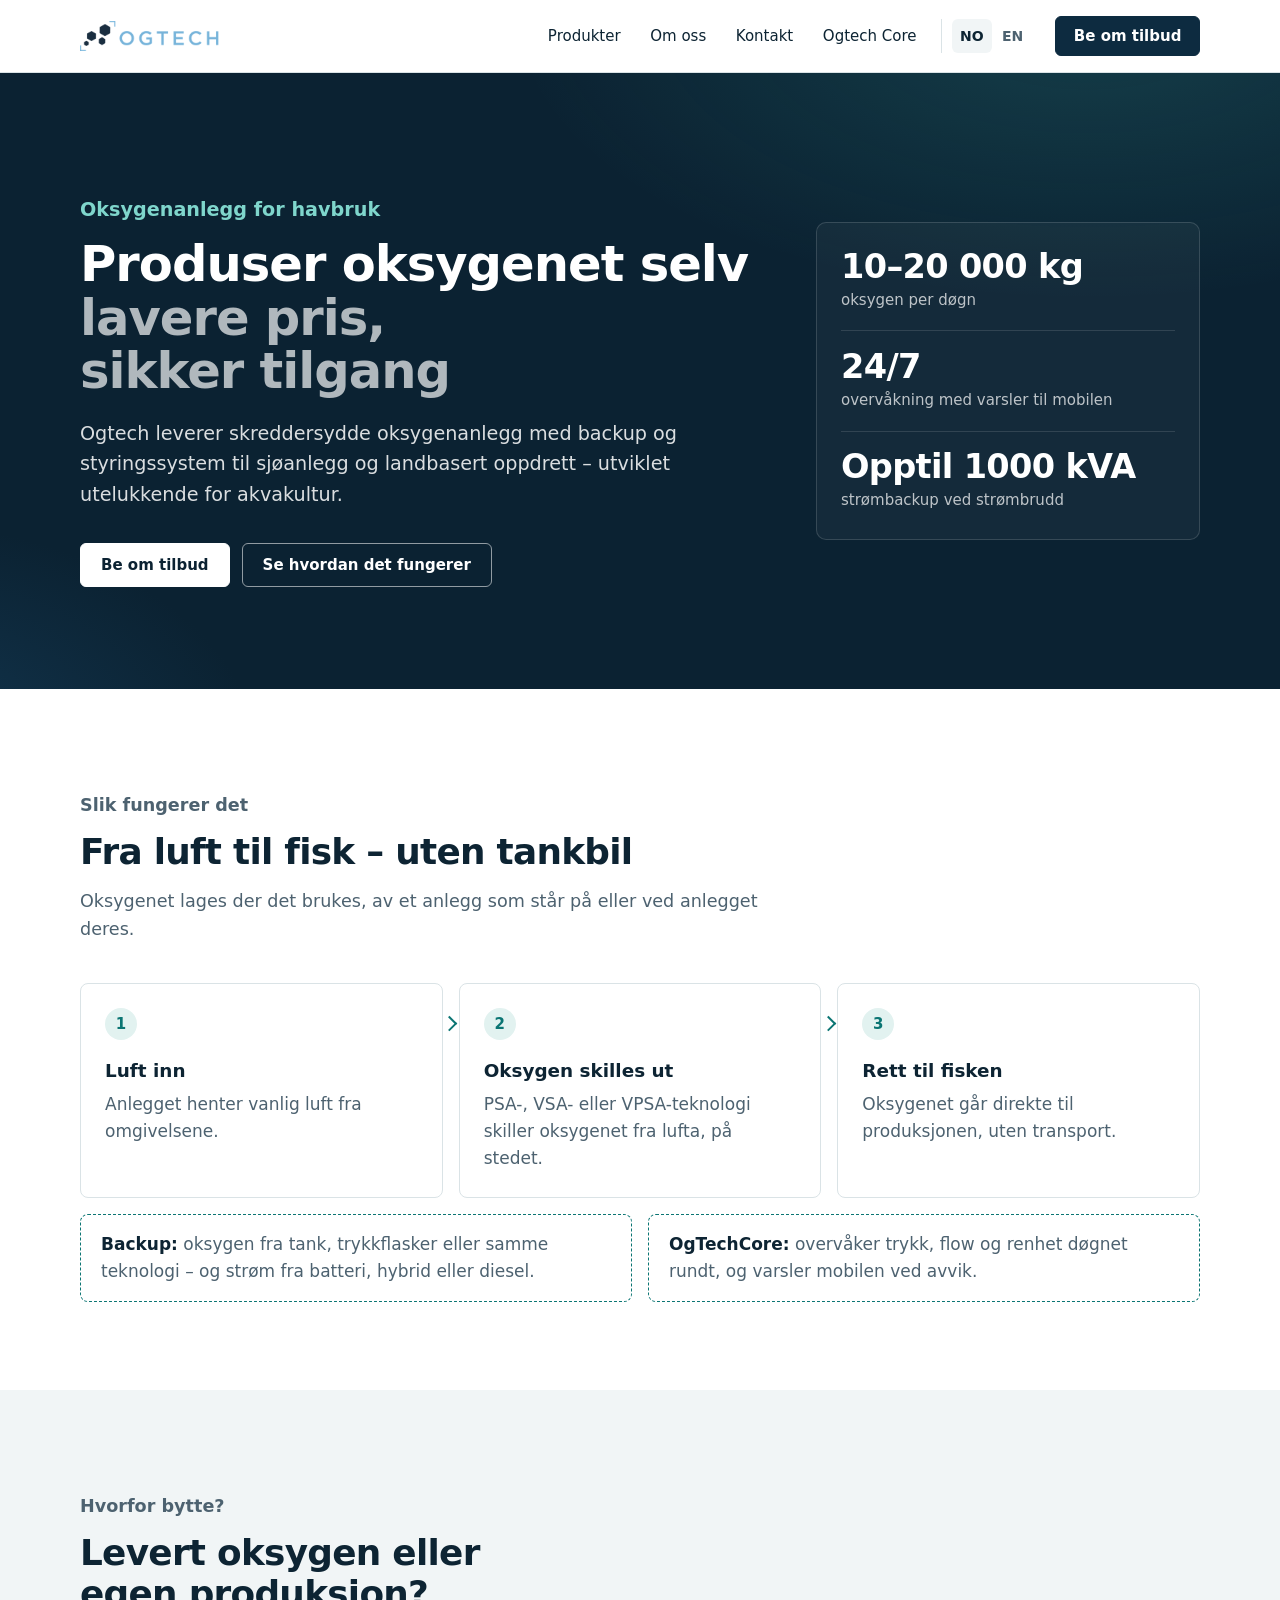
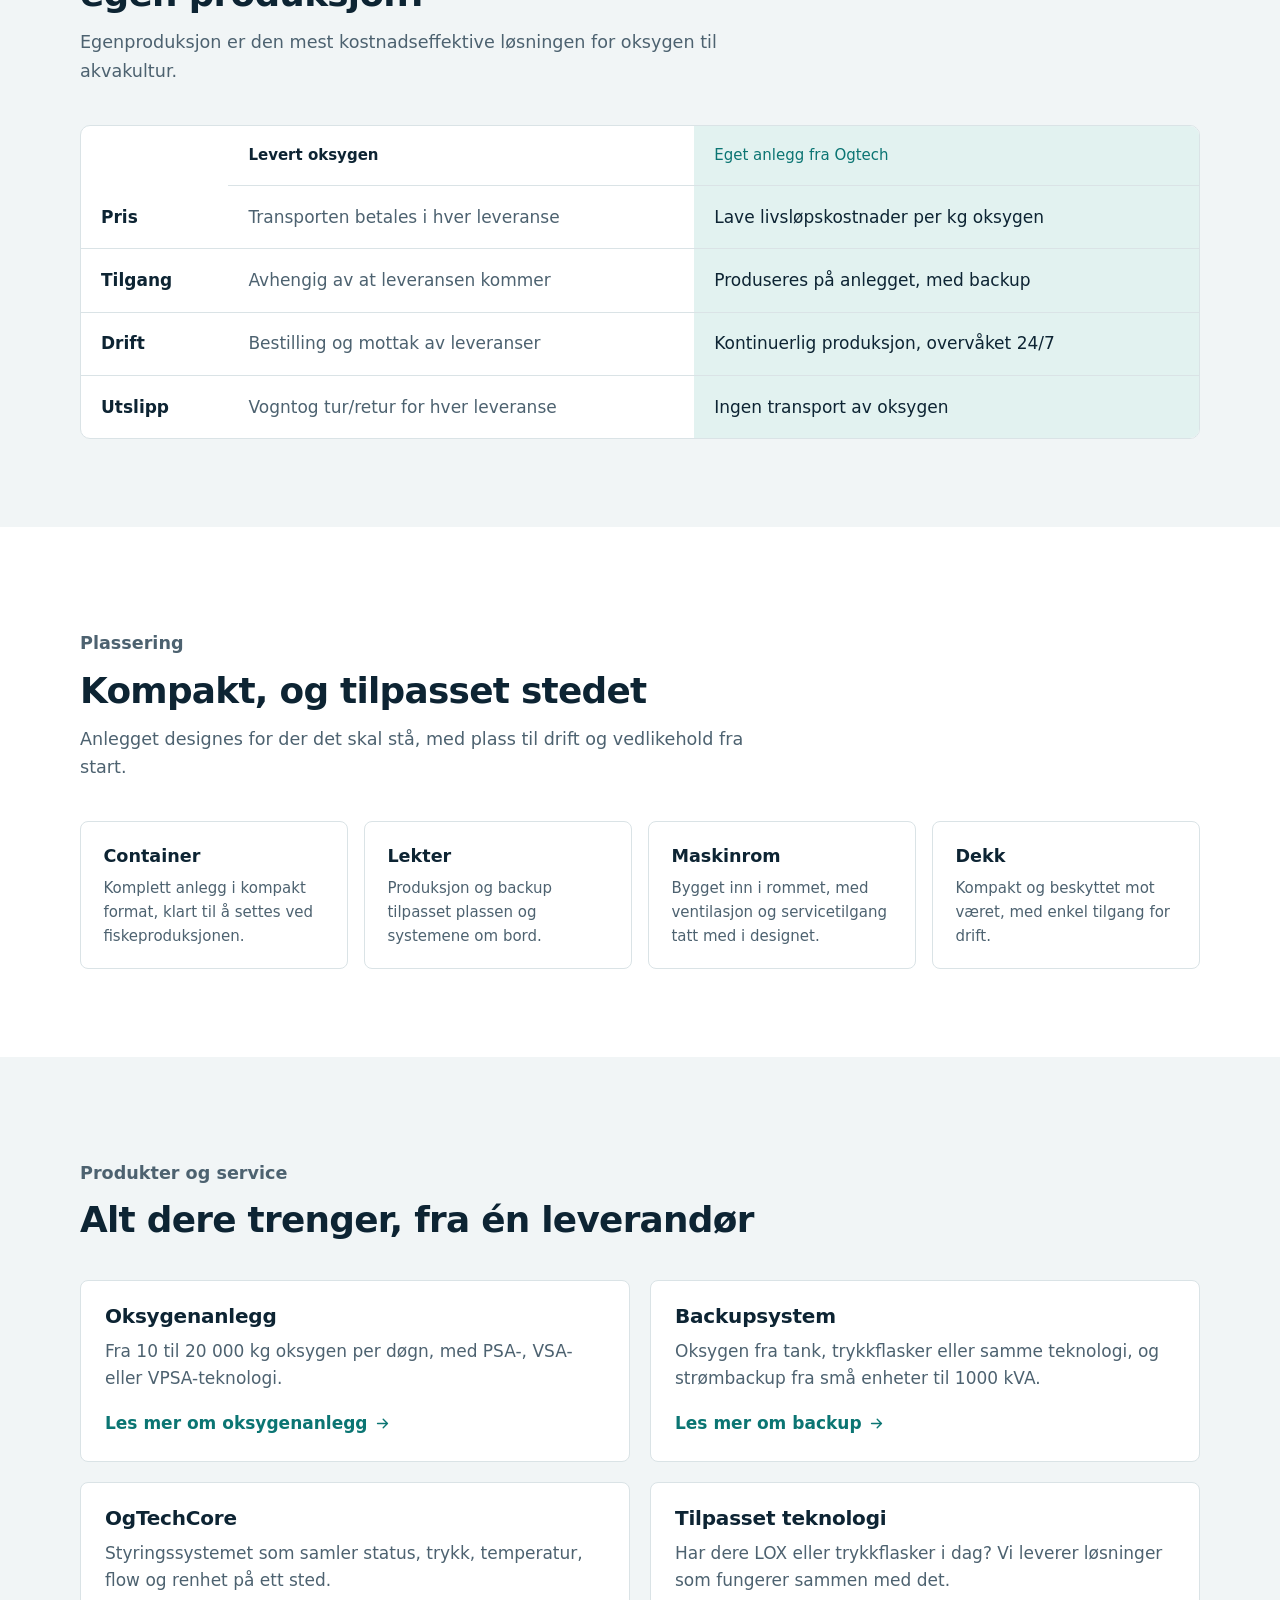
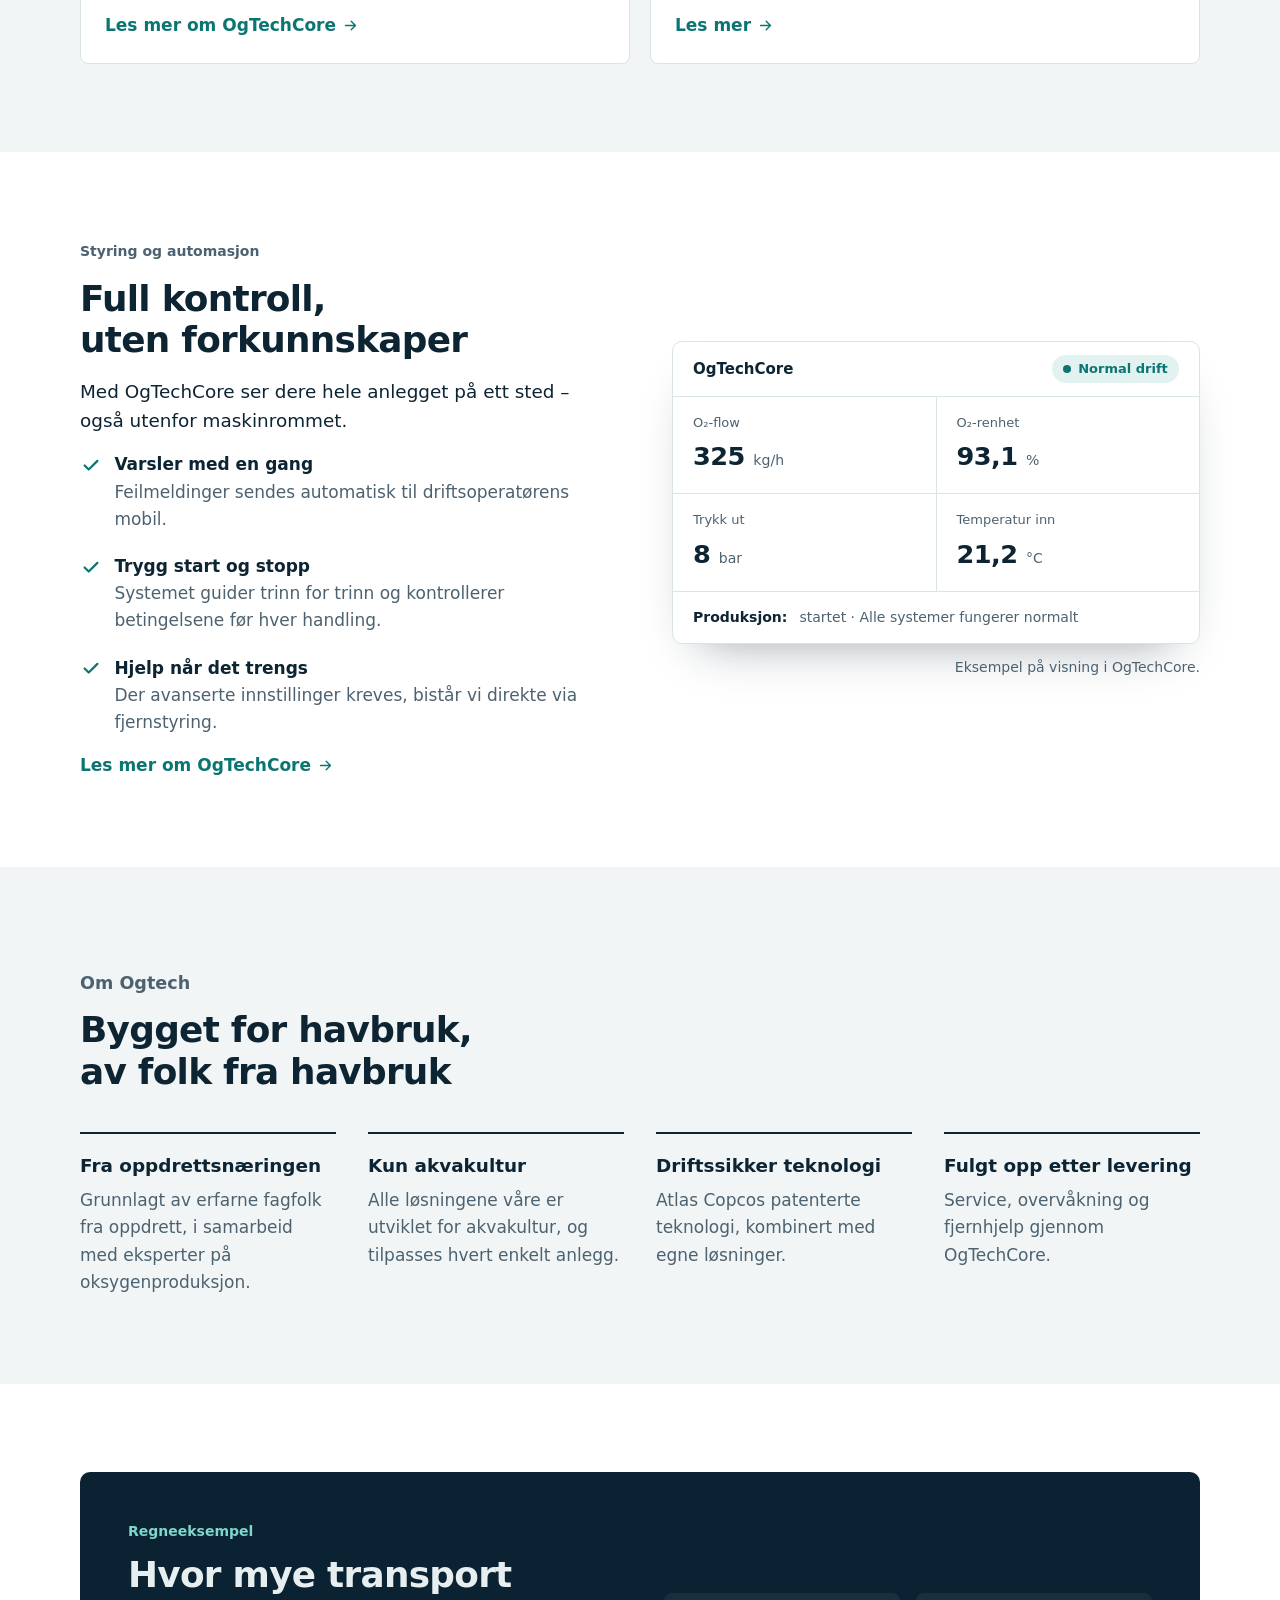
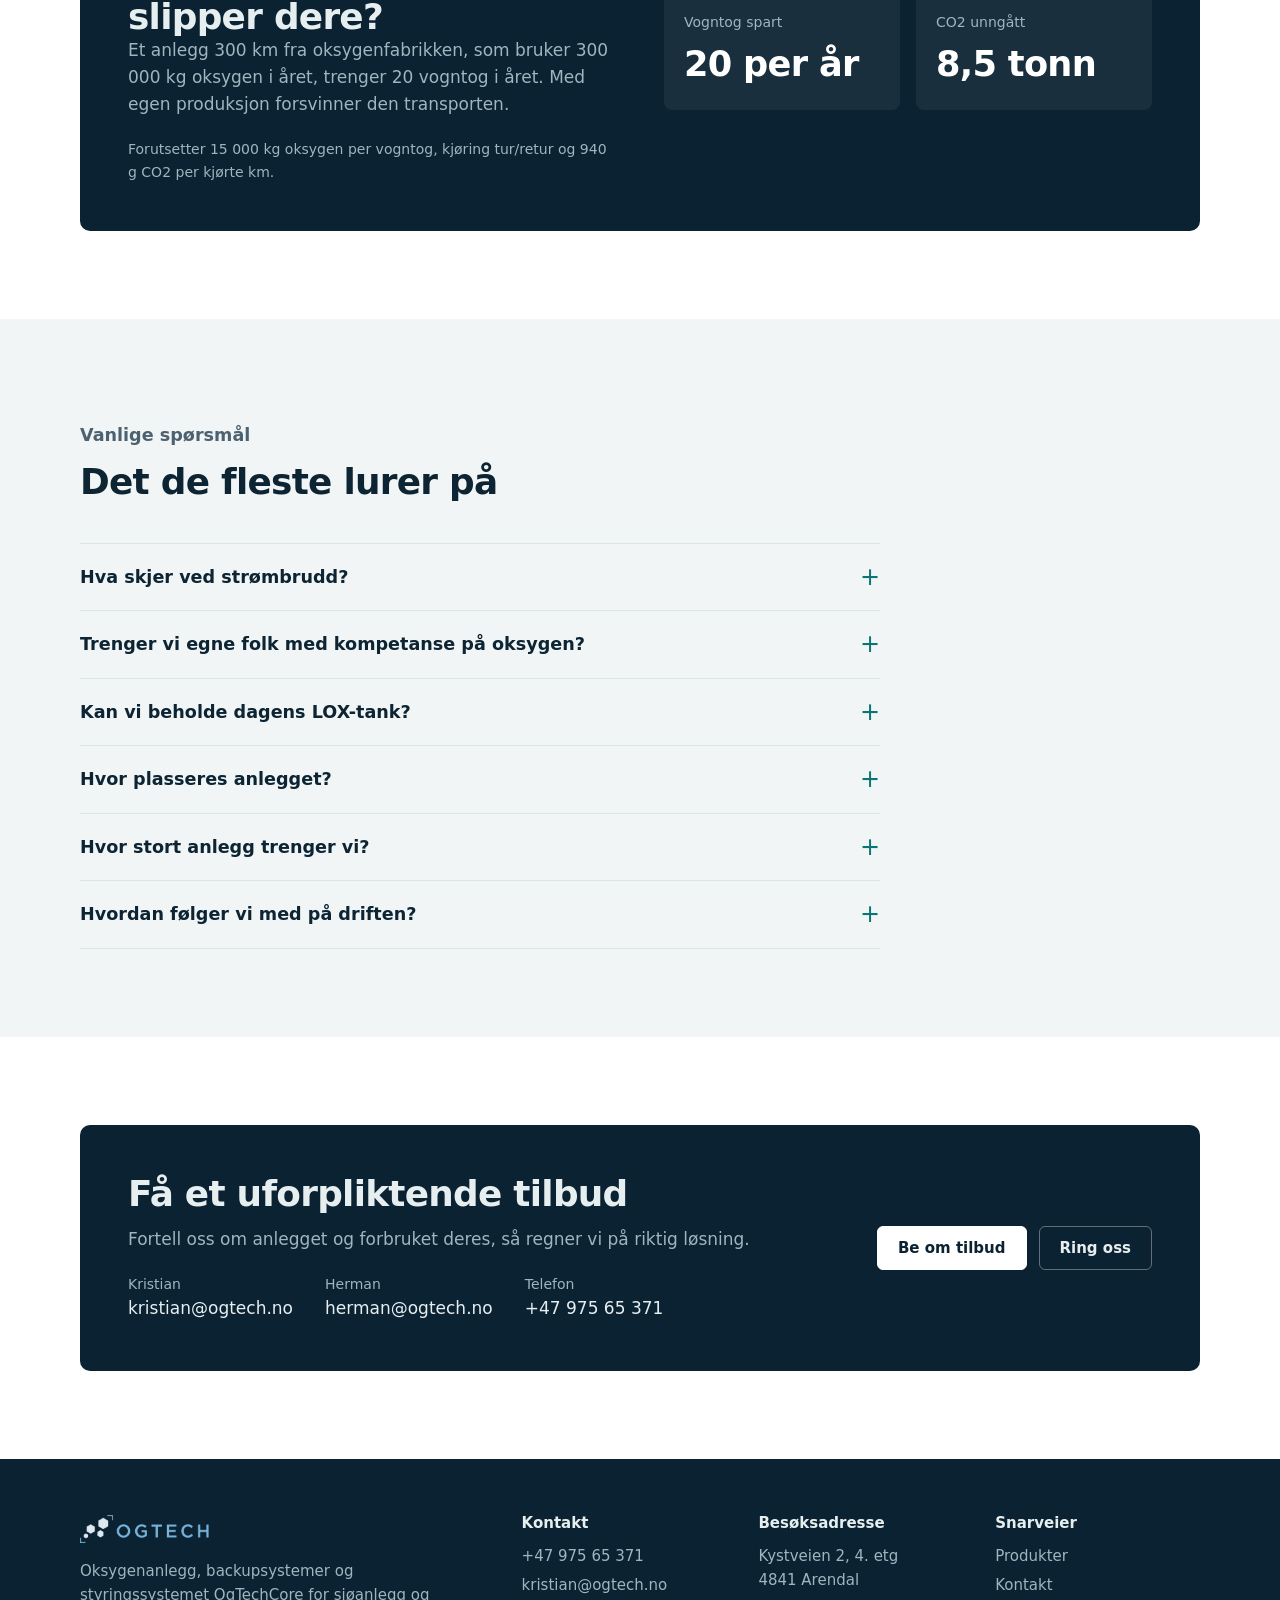
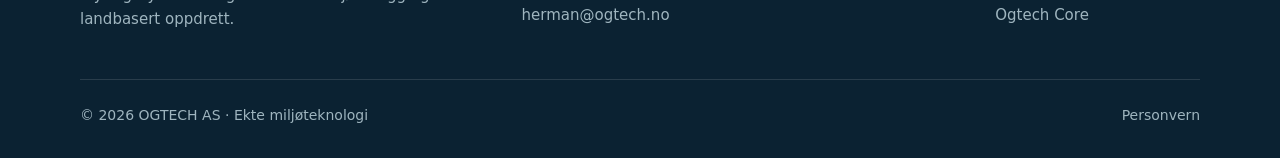
==== commit c3409aa9: "Norsk og engelsk versjon, og kalkulatoren er fjernet - Engelsk versjon under en/ (forside, produkter" ====
--- a/index.html
+++ b/index.html
@@ -4,9 +4,9 @@
     <meta charset="utf-8" />
     <meta name="viewport" content="width=device-width, initial-scale=1" />
     <title>Ogtech – Lokalprodusert oksygen til akvakultur og fiskeoppdrett</title>
-    <meta name="description" content="Ogtech leverer skreddersydde oksygenanlegg, backupsystemer og styringssystemet OgTechCore til sjøanlegg og landbasert oppdrett." />
+    <meta name="description" content="Produser oksygenet selv: Ogtech leverer oksygenanlegg med backup og styringssystem til sjøanlegg og landbasert oppdrett." />
     <meta property="og:title" content="Ogtech – Lokalprodusert oksygen til akvakultur og fiskeoppdrett" />
-    <meta property="og:description" content="Ogtech leverer skreddersydde oksygenanlegg, backupsystemer og styringssystemet OgTechCore til sjøanlegg og landbasert oppdrett." />
+    <meta property="og:description" content="Produser oksygenet selv: Ogtech leverer oksygenanlegg med backup og styringssystem til sjøanlegg og landbasert oppdrett." />
     <meta property="og:type" content="website" />
     <meta property="og:url" content="https://ogtech.no/" />
     <meta property="og:locale" content="nb_NO" />
@@ -16,6 +16,9 @@
     <meta property="og:image:height" content="630" />
     <meta name="twitter:card" content="summary_large_image" />
     <link rel="canonical" href="https://ogtech.no/" />
+    <link rel="alternate" hreflang="nb" href="https://ogtech.no/" />
+    <link rel="alternate" hreflang="en" href="https://ogtech.no/en/" />
+    <link rel="alternate" hreflang="x-default" href="https://ogtech.no/" />
     <link rel="icon" type="image/png" sizes="32x32" href="assets/ikon-32.png" />
     <link rel="apple-touch-icon" href="assets/ikon-180.png" />
     <meta name="theme-color" content="#ffffff" media="(prefers-color-scheme: light)" />
@@ -57,9 +60,12 @@
         <nav class="nav" id="meny" aria-label="Hovedmeny">
           <a href="produkter/index.html">Produkter</a>
           <a href="#om-oss">Om oss</a>
-          <a href="co2-besparelse/index.html">CO2-besparelse</a>
           <a href="kontakt/index.html">Kontakt</a>
           <a href="https://core.ogtech.no/auth">Ogtech Core</a>
+          <span class="lang" role="group" aria-label="Språk">
+            <a href="index.html" lang="nb" hreflang="nb" aria-current="true">NO</a>
+            <a href="en/index.html" lang="en" hreflang="en">EN</a>
+          </span>
         </nav>
         <a class="btn" href="kontakt/index.html">Be om tilbud</a>
         <button class="icon-btn menu-toggle" type="button" aria-controls="meny" aria-expanded="false" aria-label="Meny">
@@ -287,7 +293,7 @@
       </section>
       -->
 
-      <!-- 7. Regneeksempel med samme formel som CO2-kalkulatoren. -->
+      <!-- 7. Regneeksempel: transport og CO2 dere slipper. -->
       <section class="section" aria-label="Regneeksempel CO2">
         <div class="container">
           <div class="example">
@@ -298,9 +304,7 @@
                 Et anlegg 300 km fra oksygenfabrikken, som bruker 300 000 kg oksygen i året, trenger
                 20 vogntog i året. Med egen produksjon forsvinner den transporten.
               </p>
-              <div class="buttons">
-                <a class="btn" href="co2-besparelse/index.html">Regn på ditt anlegg</a>
-              </div>
+              <p class="example-note">Forutsetter 15 000 kg oksygen per vogntog, kjøring tur/retur og 940 g CO2 per kjørte km.</p>
             </div>
             <dl class="example-figures">
               <div><dt>Vogntog spart</dt><dd>20 per år</dd></div>
@@ -405,7 +409,6 @@
             <h2>Snarveier</h2>
             <ul>
               <li><a href="produkter/index.html">Produkter</a></li>
-              <li><a href="co2-besparelse/index.html">CO2-besparelse</a></li>
               <li><a href="kontakt/index.html">Kontakt</a></li>
               <li><a href="https://core.ogtech.no/auth">Ogtech Core</a></li>
             </ul>
--- a/styles.css
+++ b/styles.css
@@ -316,6 +316,27 @@
   color: var(--accent);
 }
 
+/* Språkvelger (NO / EN) til høyre i menyen. */
+.nav .lang {
+  display: inline-flex;
+  gap: 0.15rem;
+  margin-left: 0.5rem;
+  border-left: 1px solid var(--line);
+  padding-left: 0.6rem;
+}
+
+.nav .lang a {
+  padding: 0.35rem 0.5rem;
+  color: var(--ink-soft);
+  font-size: 14px;
+  font-weight: 600;
+}
+
+.nav .lang a[aria-current="true"] {
+  background-color: var(--bg-alt);
+  color: var(--ink);
+}
+
 .header .btn {
   padding: 0.65rem 1.1rem;
 }
@@ -940,113 +961,6 @@
   border-radius: 8px;
 }
 
-/* ---------- Kalkulator ---------- */
-
-.panel {
-  border: 1px solid var(--line);
-  border-radius: 8px;
-  padding: clamp(1.5rem, 4vw, 2.25rem);
-  background-color: var(--surface);
-}
-
-.panel h2 {
-  font-size: 1.4rem;
-}
-
-.calc-form {
-  display: grid;
-  gap: 1.25rem;
-  margin-top: 1.5rem;
-}
-
-.calc-form label {
-  display: grid;
-  gap: 0.4rem;
-  font-size: 15px;
-  font-weight: 500;
-}
-
-.calc-form input {
-  width: 100%;
-  border: 1px solid var(--line);
-  border-radius: var(--radius);
-  padding: 0.75rem 0.9rem;
-  background-color: var(--bg);
-  color: var(--ink);
-  font: inherit;
-  font-size: 17px;
-  font-weight: 400;
-}
-
-.calc-form input:focus {
-  border-color: var(--accent);
-  outline: none;
-  box-shadow: 0 0 0 3px var(--accent-soft);
-}
-
-.calc-form .btn {
-  justify-self: start;
-}
-
-.calc-error {
-  margin-top: 1rem;
-  color: var(--danger);
-  font-size: 15px;
-  font-weight: 500;
-}
-
-.results {
-  display: grid;
-  gap: 1rem;
-  margin-top: 1.75rem;
-  border-top: 1px solid var(--line);
-  padding-top: 1.75rem;
-}
-
-.result {
-  border-radius: var(--radius);
-  padding: 1rem 1.25rem;
-  background-color: var(--bg-alt);
-}
-
-.result b {
-  display: block;
-  font-size: 1.9rem;
-  font-weight: 600;
-  line-height: 1.2;
-  letter-spacing: -0.02em;
-  font-variant-numeric: tabular-nums;
-}
-
-.result span {
-  color: var(--ink-soft);
-  font-size: 15px;
-}
-
-.method {
-  margin-top: 1.25rem;
-  padding: 0;
-  list-style: none;
-}
-
-.method li {
-  display: flex;
-  justify-content: space-between;
-  gap: 1rem;
-  border-bottom: 1px solid var(--line);
-  padding-block: 0.7rem;
-  font-size: 15px;
-}
-
-.method li span {
-  color: var(--ink-soft);
-}
-
-.method li b {
-  font-weight: 600;
-  text-align: right;
-}
-
 /* ---------- Kontakt ---------- */
 
 .contact-list {
@@ -1196,6 +1110,11 @@
 
 .hero.plain::after {
   display: none;
+}
+
+/* Tittelen deler plass med nøkkeltallene, så den er litt mindre enn i et bildehero. */
+.hero.plain h1 {
+  font-size: clamp(2.2rem, 4vw, 3.1rem);
 }
 
 .hero.plain .container {
@@ -1585,6 +1504,11 @@
   color: #7fd6cc;
 }
 
+.example .example-note {
+  margin-top: 1.25rem;
+  font-size: 14px;
+}
+
 .example-figures {
   display: grid;
   grid-template-columns: 1fr 1fr;
@@ -1773,10 +1697,6 @@
   .keyfacts li:nth-child(even) {
     border-left: 1px solid var(--line);
     padding-left: 1.5rem;
-  }
-
-  .results {
-    grid-template-columns: 1fr 1fr;
   }
 
   .specs div {
@@ -1922,6 +1842,20 @@
     color: var(--accent);
   }
 
+  .js .nav .lang {
+    margin: 1rem 0 0;
+    border: 0;
+    padding: 0;
+    gap: 0.5rem;
+  }
+
+  .js .nav .lang a {
+    border: 1px solid var(--line);
+    border-radius: var(--radius);
+    padding: 0.45rem 0.9rem;
+    font-size: 15px;
+  }
+
   .subnav {
     top: 4.5rem;
   }
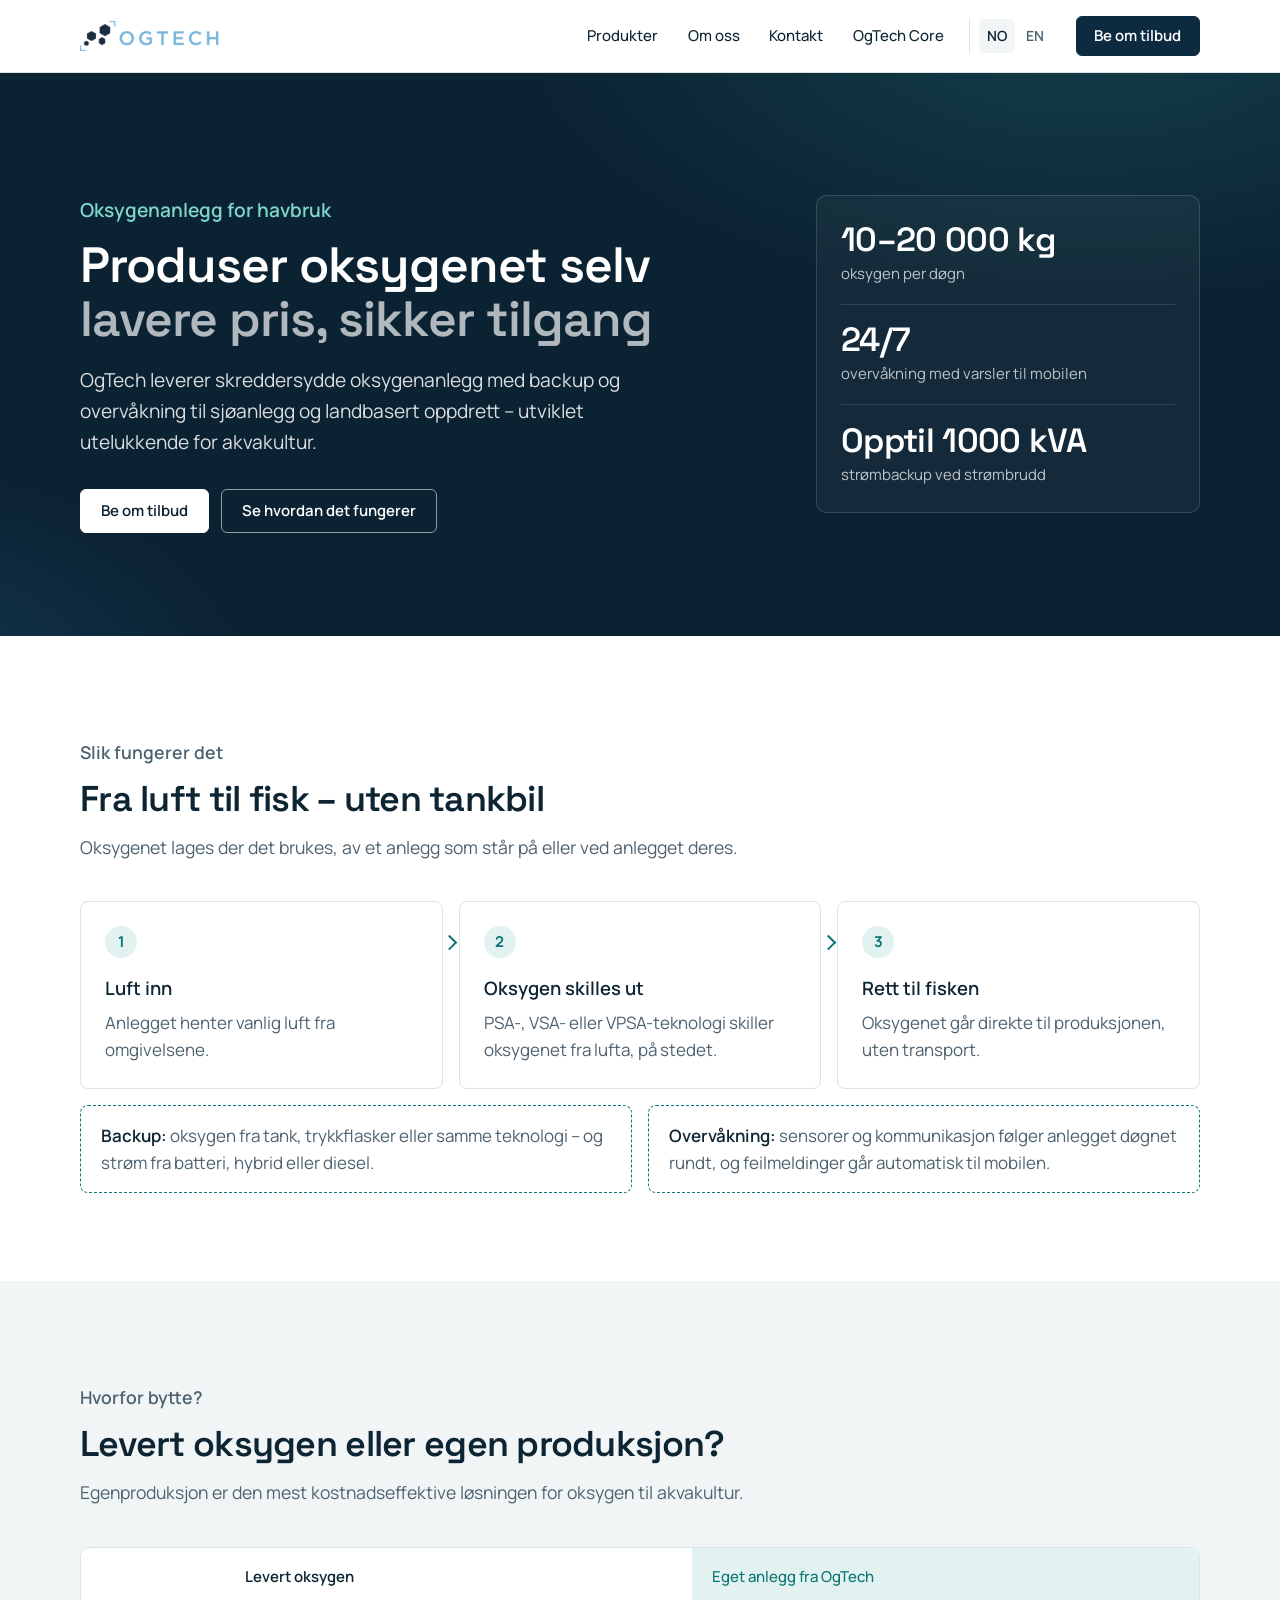
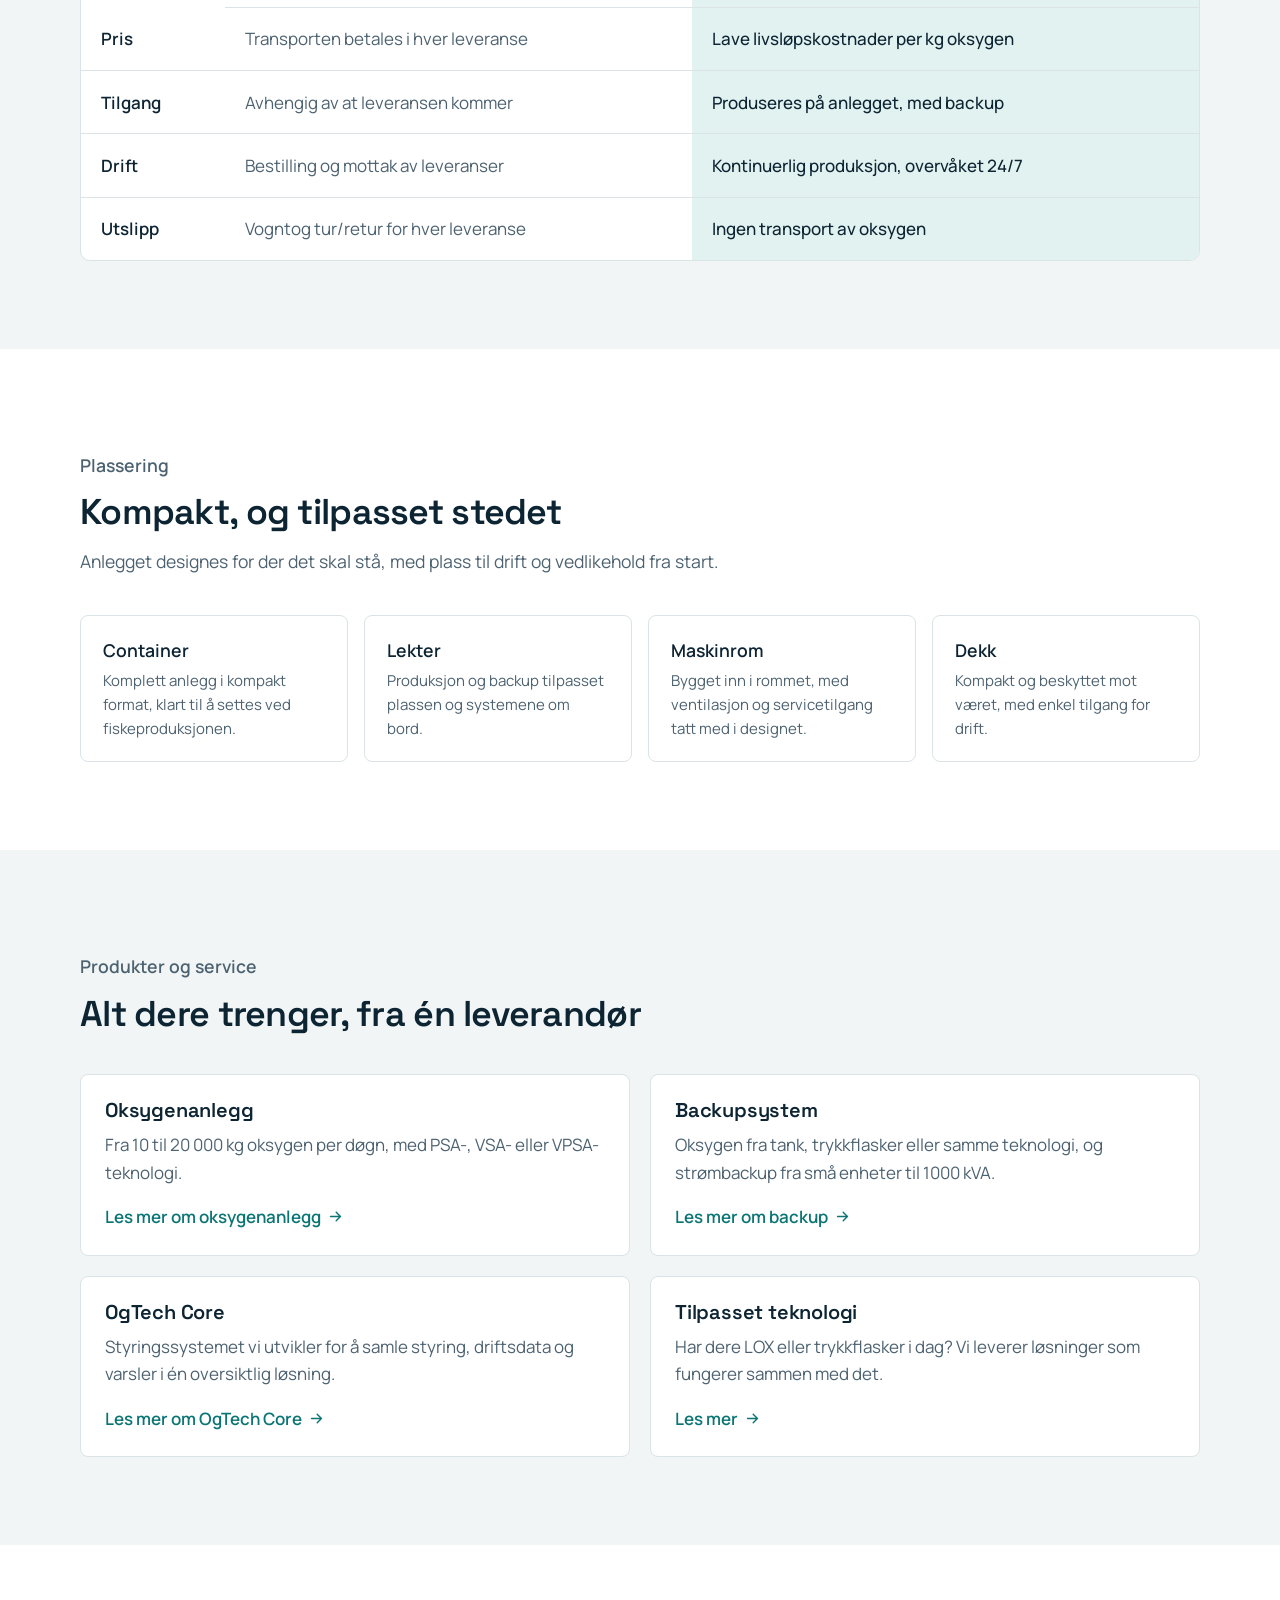
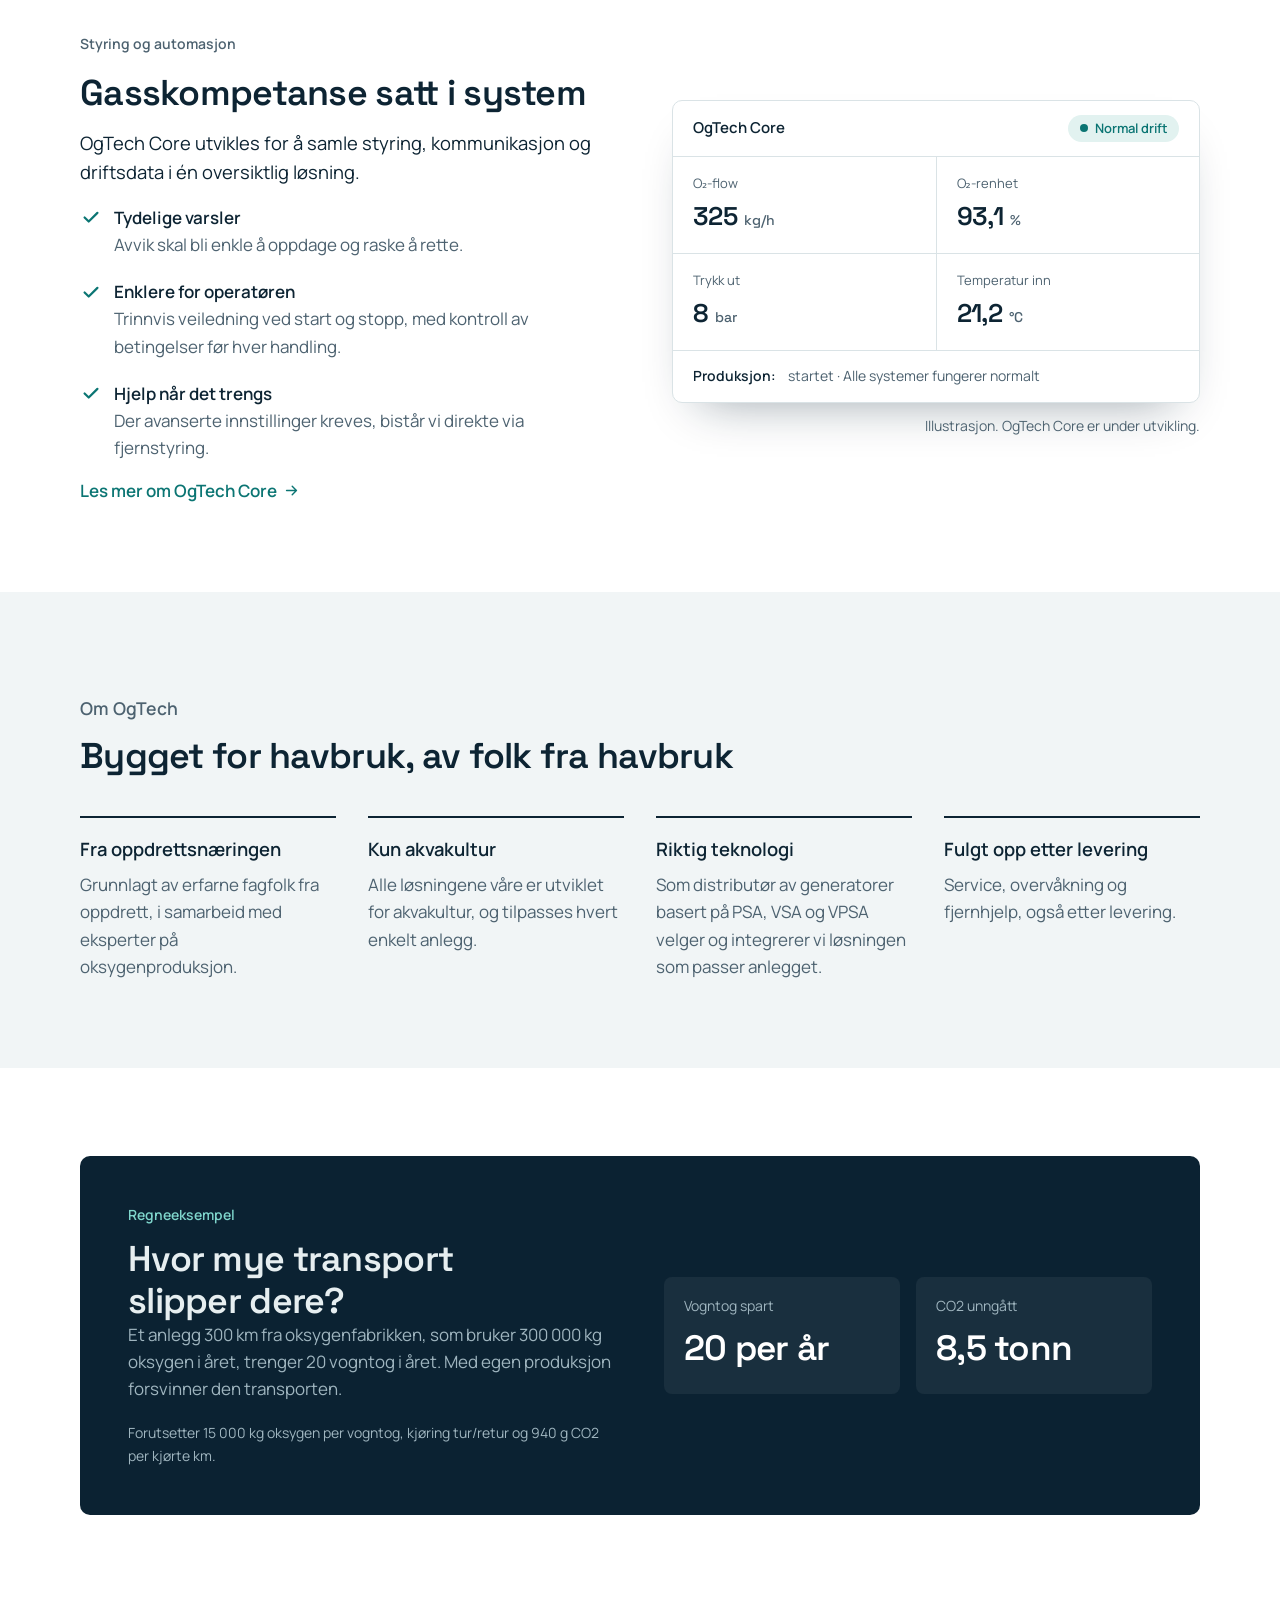
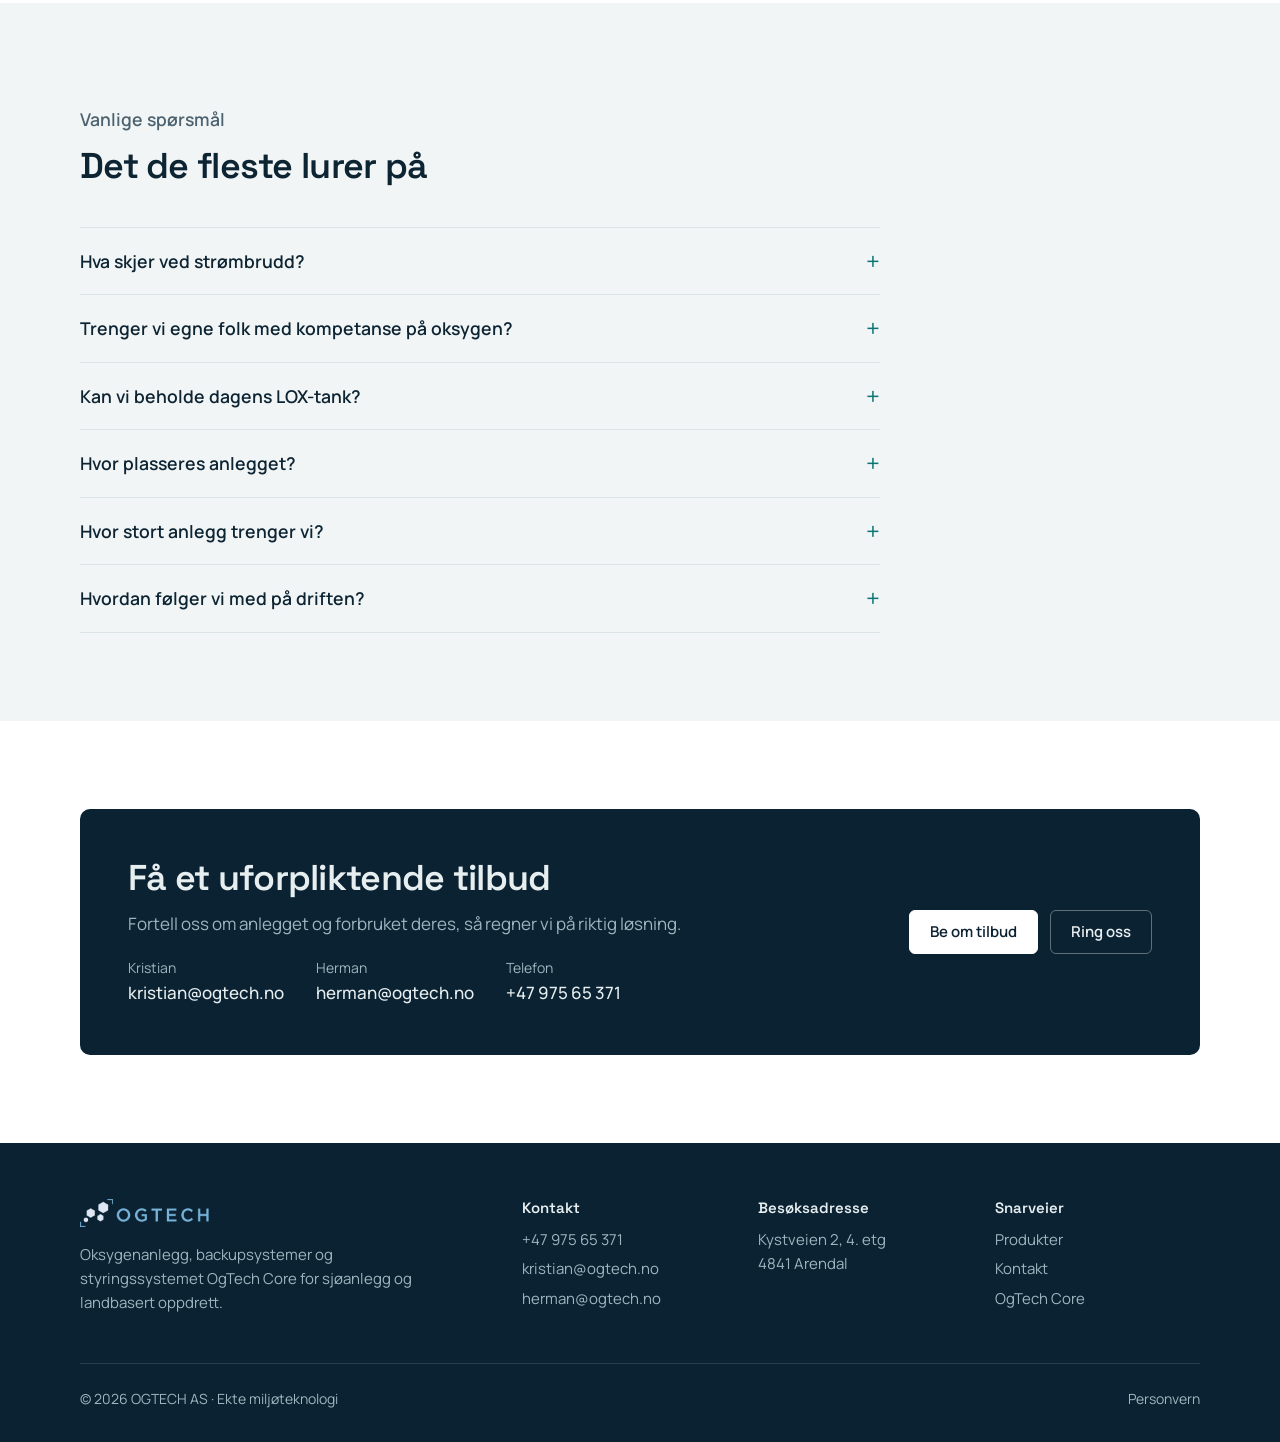
==== commit c6770e1d: "OgTech-navn, OgTech Core under utvikling, distributør, og samme skrifter som Ogtech.no - Navnet skri" ====
--- a/index.html
+++ b/index.html
@@ -3,14 +3,14 @@
   <head>
     <meta charset="utf-8" />
     <meta name="viewport" content="width=device-width, initial-scale=1" />
-    <title>Ogtech – Lokalprodusert oksygen til akvakultur og fiskeoppdrett</title>
-    <meta name="description" content="Produser oksygenet selv: Ogtech leverer oksygenanlegg med backup og styringssystem til sjøanlegg og landbasert oppdrett." />
-    <meta property="og:title" content="Ogtech – Lokalprodusert oksygen til akvakultur og fiskeoppdrett" />
-    <meta property="og:description" content="Produser oksygenet selv: Ogtech leverer oksygenanlegg med backup og styringssystem til sjøanlegg og landbasert oppdrett." />
+    <title>OgTech – Lokalprodusert oksygen til akvakultur og fiskeoppdrett</title>
+    <meta name="description" content="Produser oksygenet selv: OgTech leverer oksygenanlegg med backup og overvåkning til sjøanlegg og landbasert oppdrett." />
+    <meta property="og:title" content="OgTech – Lokalprodusert oksygen til akvakultur og fiskeoppdrett" />
+    <meta property="og:description" content="Produser oksygenet selv: OgTech leverer oksygenanlegg med backup og overvåkning til sjøanlegg og landbasert oppdrett." />
     <meta property="og:type" content="website" />
     <meta property="og:url" content="https://ogtech.no/" />
     <meta property="og:locale" content="nb_NO" />
-    <meta property="og:site_name" content="Ogtech" />
+    <meta property="og:site_name" content="OgTech" />
     <meta property="og:image" content="https://ogtech.no/assets/deling.jpg" />
     <meta property="og:image:width" content="1200" />
     <meta property="og:image:height" content="630" />
@@ -23,7 +23,8 @@
     <link rel="apple-touch-icon" href="assets/ikon-180.png" />
     <meta name="theme-color" content="#ffffff" media="(prefers-color-scheme: light)" />
     <meta name="theme-color" content="#0a1821" media="(prefers-color-scheme: dark)" />
-    <link rel="preload" href="fonts/schibsted-grotesk.woff2" as="font" type="font/woff2" crossorigin />
+    <link rel="preload" href="fonts/manrope-latin-wght-normal.woff2" as="font" type="font/woff2" crossorigin />
+    <link rel="preload" href="fonts/space-grotesk-latin-wght-normal.woff2" as="font" type="font/woff2" crossorigin />
     <link rel="stylesheet" href="styles.css" />
     <script>
       document.documentElement.classList.add("js");
@@ -32,7 +33,7 @@
       {
         "@context": "https://schema.org",
         "@type": "Organization",
-        "name": "Ogtech",
+        "name": "OgTech",
         "legalName": "OGTECH AS",
         "url": "https://ogtech.no/",
         "logo": "https://ogtech.no/assets/logo.png",
@@ -53,15 +54,15 @@
     <a class="skip" href="#innhold">Hopp til innholdet</a>
     <header class="header">
       <div class="container">
-        <a class="logo" href="index.html" aria-label="Ogtech – til forsiden">
-          <img class="logo-light" src="assets/logo.png" alt="Ogtech" width="400" height="84" />
-          <img class="logo-dark" src="assets/logo-mork.png" alt="Ogtech" width="400" height="84" />
+        <a class="logo" href="index.html" aria-label="OgTech – til forsiden">
+          <img class="logo-light" src="assets/logo.png" alt="OgTech" width="400" height="84" />
+          <img class="logo-dark" src="assets/logo-mork.png" alt="OgTech" width="400" height="84" />
         </a>
         <nav class="nav" id="meny" aria-label="Hovedmeny">
           <a href="produkter/index.html">Produkter</a>
           <a href="#om-oss">Om oss</a>
           <a href="kontakt/index.html">Kontakt</a>
-          <a href="https://core.ogtech.no/auth">Ogtech Core</a>
+          <a href="https://core.ogtech.no/auth">OgTech Core</a>
           <span class="lang" role="group" aria-label="Språk">
             <a href="index.html" lang="nb" hreflang="nb" aria-current="true">NO</a>
             <a href="en/index.html" lang="en" hreflang="en">EN</a>
@@ -82,7 +83,7 @@
             <p class="overline">Oksygenanlegg for havbruk</p>
             <h1>Produser oksygenet selv <span class="h1-sub">lavere pris, sikker tilgang</span></h1>
             <p>
-              Ogtech leverer skreddersydde oksygenanlegg med backup og styringssystem til sjøanlegg
+              OgTech leverer skreddersydde oksygenanlegg med backup og overvåkning til sjøanlegg
               og landbasert oppdrett – utviklet utelukkende for akvakultur.
             </p>
             <div class="buttons">
@@ -113,7 +114,7 @@
           </ol>
           <div class="safety">
             <p><b>Backup:</b> oksygen fra tank, trykkflasker eller samme teknologi – og strøm fra batteri, hybrid eller diesel.</p>
-            <p><b>OgTechCore:</b> overvåker trykk, flow og renhet døgnet rundt, og varsler mobilen ved avvik.</p>
+            <p><b>Overvåkning:</b> sensorer og kommunikasjon følger anlegget døgnet rundt, og feilmeldinger går automatisk til mobilen.</p>
           </div>
         </div>
       </section>
@@ -131,29 +132,29 @@
               <tr>
                 <td></td>
                 <th scope="col">Levert oksygen</th>
-                <th scope="col" class="us">Eget anlegg fra Ogtech</th>
+                <th scope="col" class="us">Eget anlegg fra OgTech</th>
               </tr>
             </thead>
             <tbody>
               <tr>
                 <th scope="row">Pris</th>
                 <td data-label="Levert oksygen">Transporten betales i hver leveranse</td>
-                <td data-label="Eget anlegg fra Ogtech" class="us">Lave livsløpskostnader per kg oksygen</td>
+                <td data-label="Eget anlegg fra OgTech" class="us">Lave livsløpskostnader per kg oksygen</td>
               </tr>
               <tr>
                 <th scope="row">Tilgang</th>
                 <td data-label="Levert oksygen">Avhengig av at leveransen kommer</td>
-                <td data-label="Eget anlegg fra Ogtech" class="us">Produseres på anlegget, med backup</td>
+                <td data-label="Eget anlegg fra OgTech" class="us">Produseres på anlegget, med backup</td>
               </tr>
               <tr>
                 <th scope="row">Drift</th>
                 <td data-label="Levert oksygen">Bestilling og mottak av leveranser</td>
-                <td data-label="Eget anlegg fra Ogtech" class="us">Kontinuerlig produksjon, overvåket 24/7</td>
+                <td data-label="Eget anlegg fra OgTech" class="us">Kontinuerlig produksjon, overvåket 24/7</td>
               </tr>
               <tr>
                 <th scope="row">Utslipp</th>
                 <td data-label="Levert oksygen">Vogntog tur/retur for hver leveranse</td>
-                <td data-label="Eget anlegg fra Ogtech" class="us">Ingen transport av oksygen</td>
+                <td data-label="Eget anlegg fra OgTech" class="us">Ingen transport av oksygen</td>
               </tr>
             </tbody>
           </table>
@@ -201,9 +202,9 @@
             </article>
             <article class="card">
               <div class="card-body">
-                <h3>OgTechCore</h3>
-                <p>Styringssystemet som samler status, trykk, temperatur, flow og renhet på ett sted.</p>
-                <a class="more" href="produkter/index.html#ogtechcore">Les mer om OgTechCore</a>
+                <h3>OgTech Core</h3>
+                <p>Styringssystemet vi utvikler for å samle styring, driftsdata og varsler i én oversiktlig løsning.</p>
+                <a class="more" href="produkter/index.html#ogtechcore">Les mer om OgTech Core</a>
               </div>
             </article>
             <article class="card">
@@ -217,24 +218,24 @@
         </div>
       </section>
 
-      <!-- 5. OgTechCore: det som skiller oss fra en ren generatorleverandør. -->
+      <!-- 5. OgTech Core: styringssystemet som er under utvikling. -->
       <section class="section">
         <div class="container">
           <div class="split">
             <div class="text">
               <p class="overline">Styring og automasjon</p>
-              <h2>Full kontroll, uten forkunnskaper</h2>
-              <p class="lead">Med OgTechCore ser dere hele anlegget på ett sted – også utenfor maskinrommet.</p>
+              <h2>Gasskompetanse satt i system</h2>
+              <p class="lead">OgTech Core utvikles for å samle styring, kommunikasjon og driftsdata i én oversiktlig løsning.</p>
               <ul class="checklist">
-                <li><b>Varsler med en gang</b><span>Feilmeldinger sendes automatisk til driftsoperatørens mobil.</span></li>
-                <li><b>Trygg start og stopp</b><span>Systemet guider trinn for trinn og kontrollerer betingelsene før hver handling.</span></li>
+                <li><b>Tydelige varsler</b><span>Avvik skal bli enkle å oppdage og raske å rette.</span></li>
+                <li><b>Enklere for operatøren</b><span>Trinnvis veiledning ved start og stopp, med kontroll av betingelser før hver handling.</span></li>
                 <li><b>Hjelp når det trengs</b><span>Der avanserte innstillinger kreves, bistår vi direkte via fjernstyring.</span></li>
               </ul>
-              <a class="more" href="produkter/index.html#ogtechcore">Les mer om OgTechCore</a>
+              <a class="more" href="produkter/index.html#ogtechcore">Les mer om OgTech Core</a>
             </div>
             <figure>
               <div class="dash" aria-hidden="true">
-                <div class="dash-bar">OgTechCore<span class="dash-status">Normal drift</span></div>
+                <div class="dash-bar">OgTech Core<span class="dash-status">Normal drift</span></div>
                 <dl class="dash-grid">
                   <div><dt>O₂-flow</dt><dd>325 <small>kg/h</small></dd></div>
                   <div><dt>O₂-renhet</dt><dd>93,1 <small>%</small></dd></div>
@@ -243,24 +244,24 @@
                 </dl>
                 <div class="dash-alert"><b>Produksjon:</b> startet · Alle systemer fungerer normalt</div>
               </div>
-              <figcaption>Eksempel på visning i OgTechCore.</figcaption>
+              <figcaption>Illustrasjon. OgTech Core er under utvikling.</figcaption>
             </figure>
           </div>
         </div>
       </section>
 
-      <!-- 6. Hvorfor Ogtech: tillit. -->
+      <!-- 6. Hvorfor OgTech: tillit. -->
       <section class="section alt">
         <div class="container">
           <div class="section-head" id="om-oss">
-            <p class="overline">Om Ogtech</p>
+            <p class="overline">Om OgTech</p>
             <h2>Bygget for havbruk, av folk fra havbruk</h2>
           </div>
           <ul class="reasons">
             <li><b>Fra oppdrettsnæringen</b><span>Grunnlagt av erfarne fagfolk fra oppdrett, i samarbeid med eksperter på oksygenproduksjon.</span></li>
             <li><b>Kun akvakultur</b><span>Alle løsningene våre er utviklet for akvakultur, og tilpasses hvert enkelt anlegg.</span></li>
-            <li><b>Driftssikker teknologi</b><span>Atlas Copcos patenterte teknologi, kombinert med egne løsninger.</span></li>
-            <li><b>Fulgt opp etter levering</b><span>Service, overvåkning og fjernhjelp gjennom OgTechCore.</span></li>
+            <li><b>Riktig teknologi</b><span>Som distributør av generatorer basert på PSA, VSA og VPSA velger og integrerer vi løsningen som passer anlegget.</span></li>
+            <li><b>Fulgt opp etter levering</b><span>Service, overvåkning og fjernhjelp, også etter levering.</span></li>
           </ul>
         </div>
       </section>
@@ -333,9 +334,8 @@
             <details>
               <summary>Trenger vi egne folk med kompetanse på oksygen?</summary>
               <p>
-                Nei. OgTechCore guider operatøren trinn for trinn ved start, pause og stopp, og krever
-                null forkunnskaper. Der avanserte innstillinger trengs, hjelper vi til via
-                fjernstyring.
+                Nei. Anleggene er laget for enkel drift, og der avanserte innstillinger trengs, hjelper vi
+                til via fjernstyring. OgTech Core utvikles for å gjøre operatørarbeidet enda enklere.
               </p>
             </details>
             <details>
@@ -356,8 +356,9 @@
             <details>
               <summary>Hvordan følger vi med på driften?</summary>
               <p>
-                Med OgTechCore ser dere status, trykk, temperatur, flow og renhet på ett sted, også
-                utenfor maskinrommet via 4G/5G. Feilmeldinger sendes automatisk til mobilen.
+                Anleggene har sensorer og kommunikasjon som standard. Det gir overvåkning døgnet rundt,
+                og feilmeldinger sendes automatisk til mobilen. OgTech Core utvikles for å samle status
+                og driftsdata på ett sted.
               </p>
             </details>
           </div>
@@ -390,8 +391,8 @@
       <div class="container">
         <div class="footer-grid">
           <div class="footer-about">
-            <img class="footer-logo" src="assets/logo-mork.png" alt="Ogtech" width="400" height="84" loading="lazy" />
-            <p>Oksygenanlegg, backupsystemer og styringssystemet OgTechCore for sjøanlegg og landbasert oppdrett.</p>
+            <img class="footer-logo" src="assets/logo-mork.png" alt="OgTech" width="400" height="84" loading="lazy" />
+            <p>Oksygenanlegg, backupsystemer og styringssystemet OgTech Core for sjøanlegg og landbasert oppdrett.</p>
           </div>
           <div>
             <h2>Kontakt</h2>
@@ -410,7 +411,7 @@
             <ul>
               <li><a href="produkter/index.html">Produkter</a></li>
               <li><a href="kontakt/index.html">Kontakt</a></li>
-              <li><a href="https://core.ogtech.no/auth">Ogtech Core</a></li>
+              <li><a href="https://core.ogtech.no/auth">OgTech Core</a></li>
             </ul>
           </div>
         </div>
--- a/styles.css
+++ b/styles.css
@@ -1,15 +1,45 @@
 /*
  * Ogtech nettside.
  * Fjordblå fra logoen som hovedfarge, teal fra OxyGen600-kabinettet som aksent.
- * All tekst i Schibsted Grotesk (OFL, ligger i fonts/).
+ * Manrope til brødtekst og Space Grotesk til overskrifter (OFL, ligger i fonts/).
  */
 
+/* Samme skrifter som ogtech-as.github.io/Ogtech.no (SIL OFL 1.1, se fonts/OFL-*.txt):
+   Manrope til brødtekst, knapper og menyer, Space Grotesk til overskrifter og store tall. */
 @font-face {
-  font-family: "Schibsted Grotesk";
+  font-family: "Manrope";
   font-style: normal;
-  font-weight: 400 900;
+  font-weight: 200 800;
   font-display: swap;
-  src: url("fonts/schibsted-grotesk.woff2") format("woff2");
+  src: url("fonts/manrope-latin-wght-normal.woff2") format("woff2");
+  unicode-range: U+0000-00FF, U+0131, U+0152-0153, U+02BB-02BC, U+02C6, U+02DA, U+02DC, U+0304, U+0308, U+0329, U+2000-206F, U+20AC, U+2122, U+2191, U+2193, U+2212, U+2215, U+FEFF, U+FFFD;
+}
+
+@font-face {
+  font-family: "Manrope";
+  font-style: normal;
+  font-weight: 200 800;
+  font-display: swap;
+  src: url("fonts/manrope-latin-ext-wght-normal.woff2") format("woff2");
+  unicode-range: U+0100-02BA, U+02BD-02C5, U+02C7-02CC, U+02CE-02D7, U+02DD-02FF, U+1D00-1DBF, U+1E00-1E9F, U+1EF2-1EFF, U+2020, U+20A0-20AB, U+20AD-20C0, U+2113, U+2C60-2C7F, U+A720-A7FF;
+}
+
+@font-face {
+  font-family: "Space Grotesk";
+  font-style: normal;
+  font-weight: 300 700;
+  font-display: swap;
+  src: url("fonts/space-grotesk-latin-wght-normal.woff2") format("woff2");
+  unicode-range: U+0000-00FF, U+0131, U+0152-0153, U+02BB-02BC, U+02C6, U+02DA, U+02DC, U+0304, U+0308, U+0329, U+2000-206F, U+20AC, U+2122, U+2191, U+2193, U+2212, U+2215, U+FEFF, U+FFFD;
+}
+
+@font-face {
+  font-family: "Space Grotesk";
+  font-style: normal;
+  font-weight: 300 700;
+  font-display: swap;
+  src: url("fonts/space-grotesk-latin-ext-wght-normal.woff2") format("woff2");
+  unicode-range: U+0100-02BA, U+02BD-02C5, U+02C7-02CC, U+02CE-02D7, U+02DD-02FF, U+1D00-1DBF, U+1E00-1E9F, U+1EF2-1EFF, U+2020, U+20A0-20AB, U+20AD-20C0, U+2113, U+2C60-2C7F, U+A720-A7FF;
 }
 
 :root {
@@ -30,7 +60,8 @@
   --on-navy-soft: #9fb5bf;
   --danger: #b23a1f;
 
-  --font: "Schibsted Grotesk", ui-sans-serif, system-ui, -apple-system, "Segoe UI", sans-serif;
+  --font: "Manrope", ui-sans-serif, system-ui, -apple-system, "Segoe UI", sans-serif;
+  --font-heading: "Space Grotesk", ui-sans-serif, system-ui, -apple-system, "Segoe UI", sans-serif;
   --radius: 6px;
   --container: 74rem;
   --gutter: clamp(1.25rem, 4vw, 2rem);
@@ -94,6 +125,7 @@
 h2,
 h3 {
   margin: 0;
+  font-family: var(--font-heading);
   font-weight: 600;
   line-height: 1.15;
   letter-spacing: -0.02em;
@@ -1143,6 +1175,14 @@
   border-top: 1px solid rgb(255 255 255 / 12%);
 }
 
+/* Store tall bruker overskriftsskriften. */
+.hero-facts b,
+.keyfacts b,
+.dash-grid dd,
+.example-figures dd {
+  font-family: var(--font-heading);
+}
+
 .hero-facts b {
   display: block;
   color: #fff;
@@ -1387,7 +1427,6 @@
   font-size: 1.6rem;
   font-weight: 600;
   letter-spacing: -0.02em;
-  font-variant-numeric: tabular-nums;
 }
 
 .dash-grid dd small {
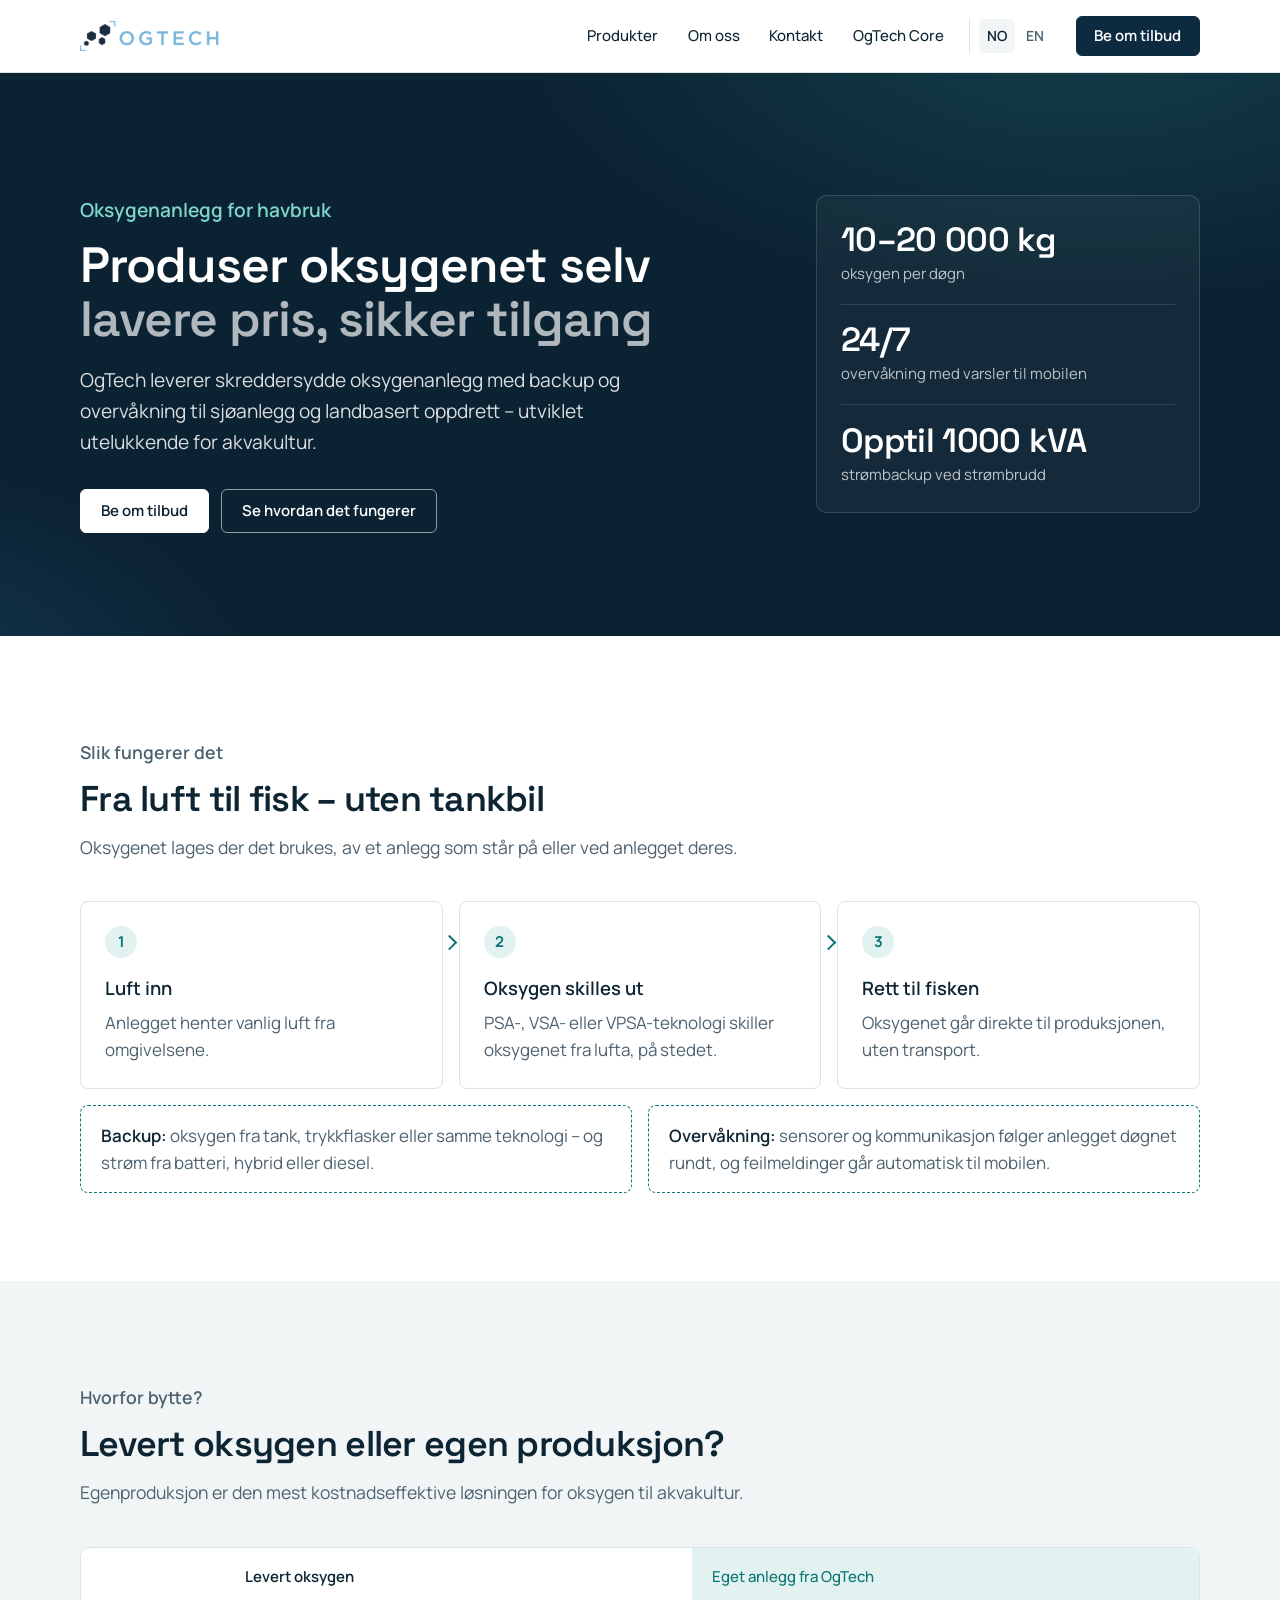
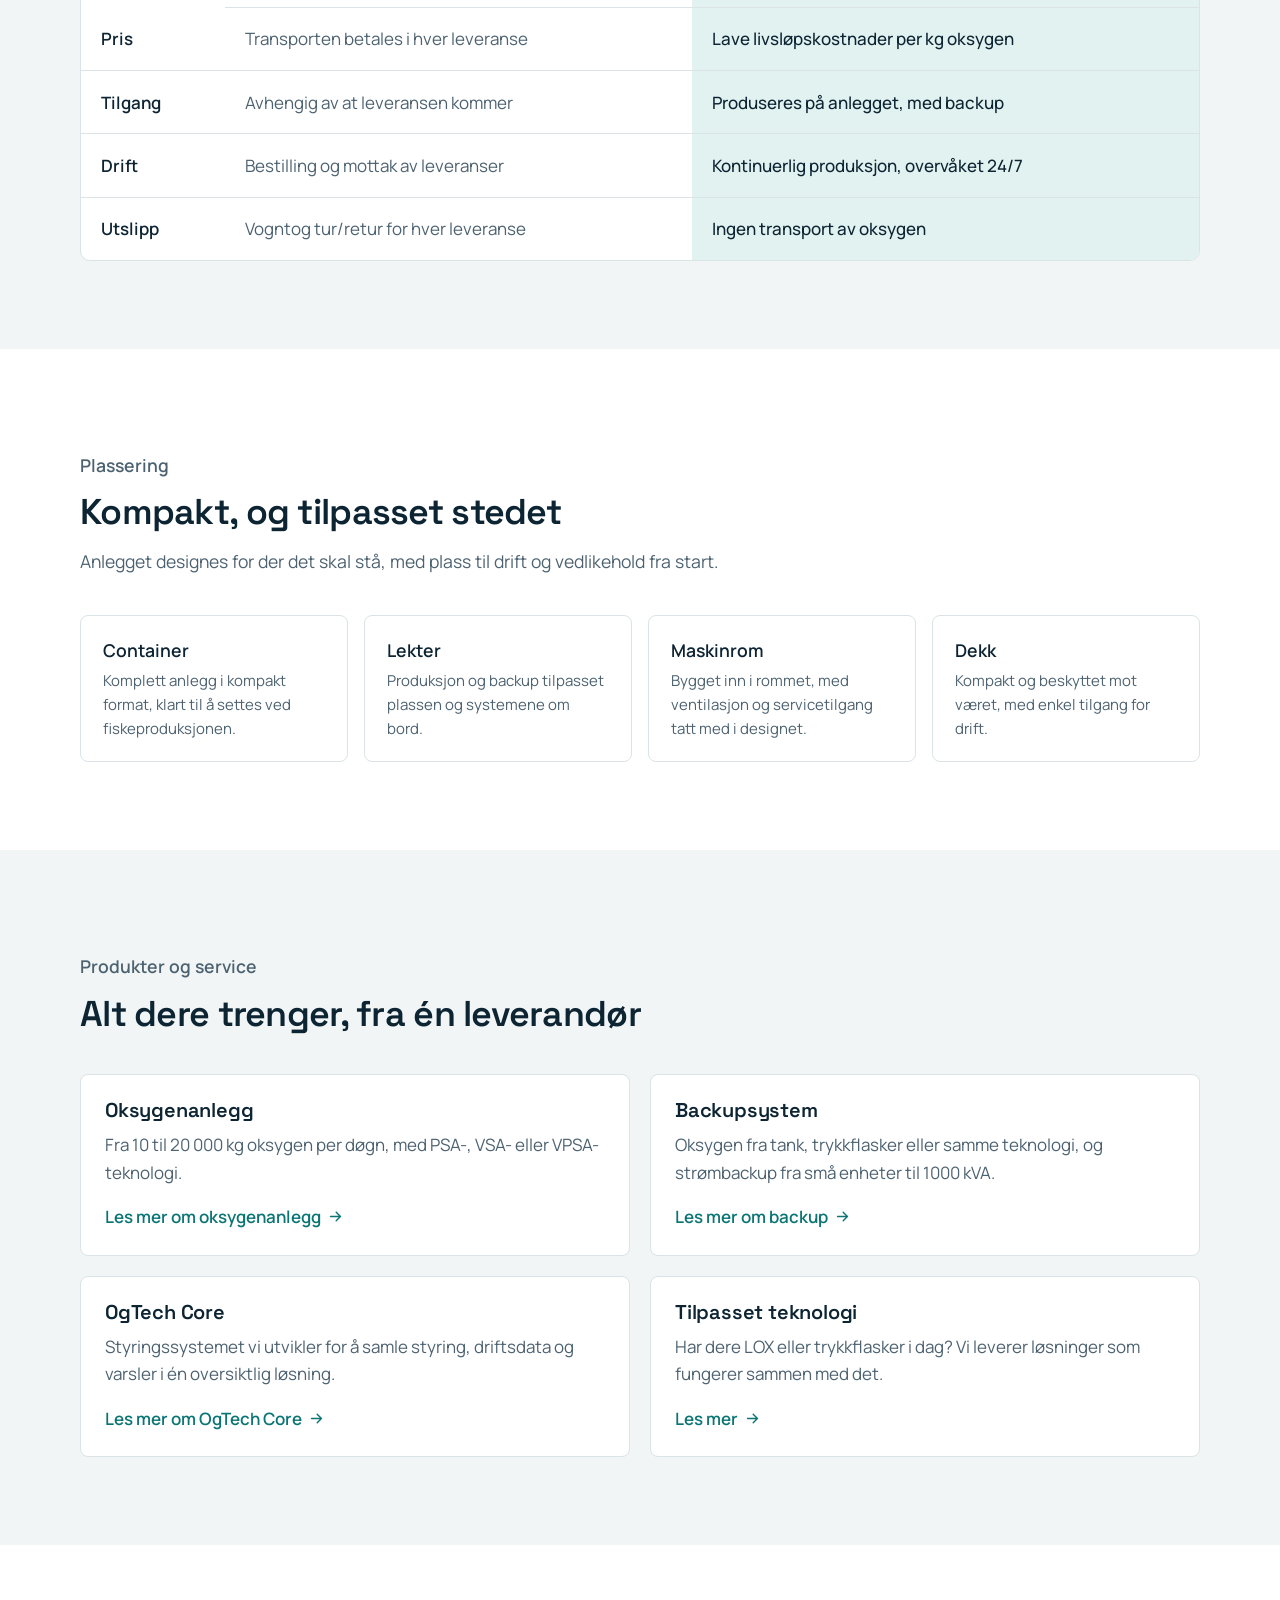
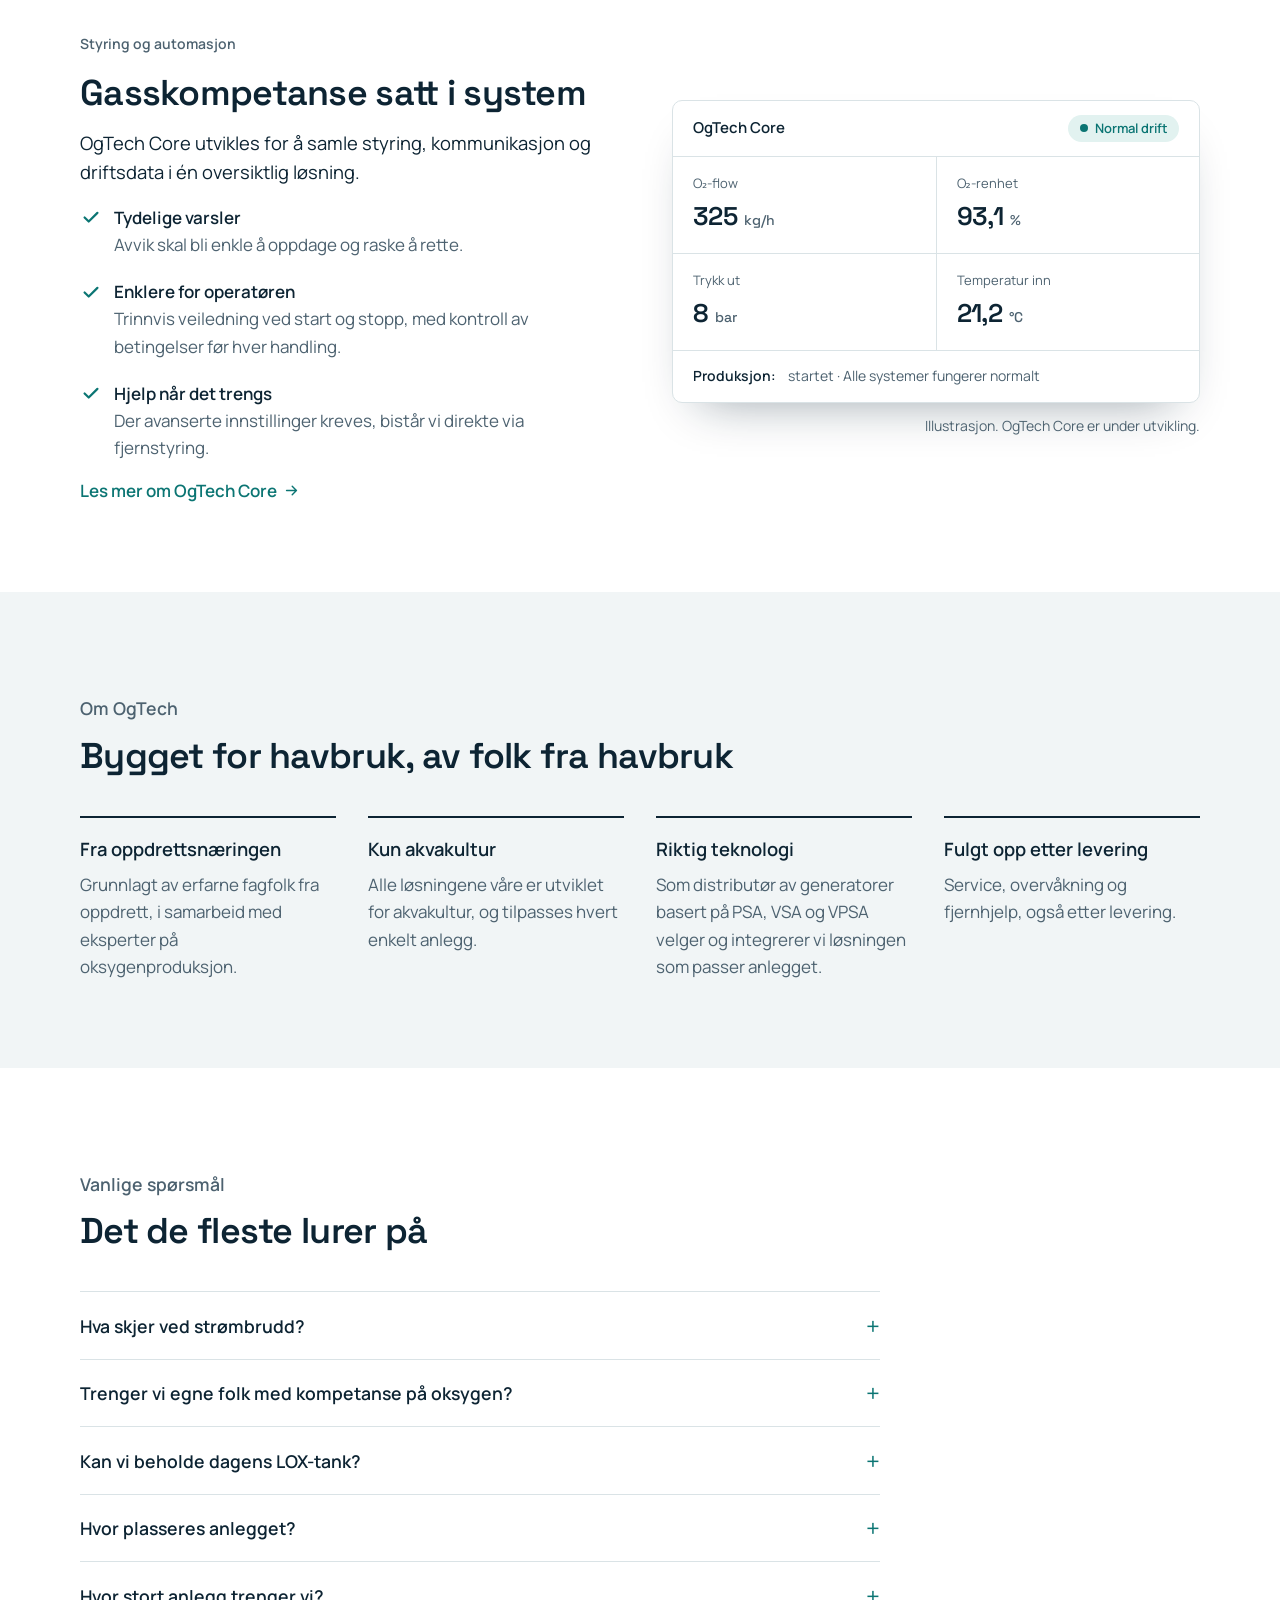
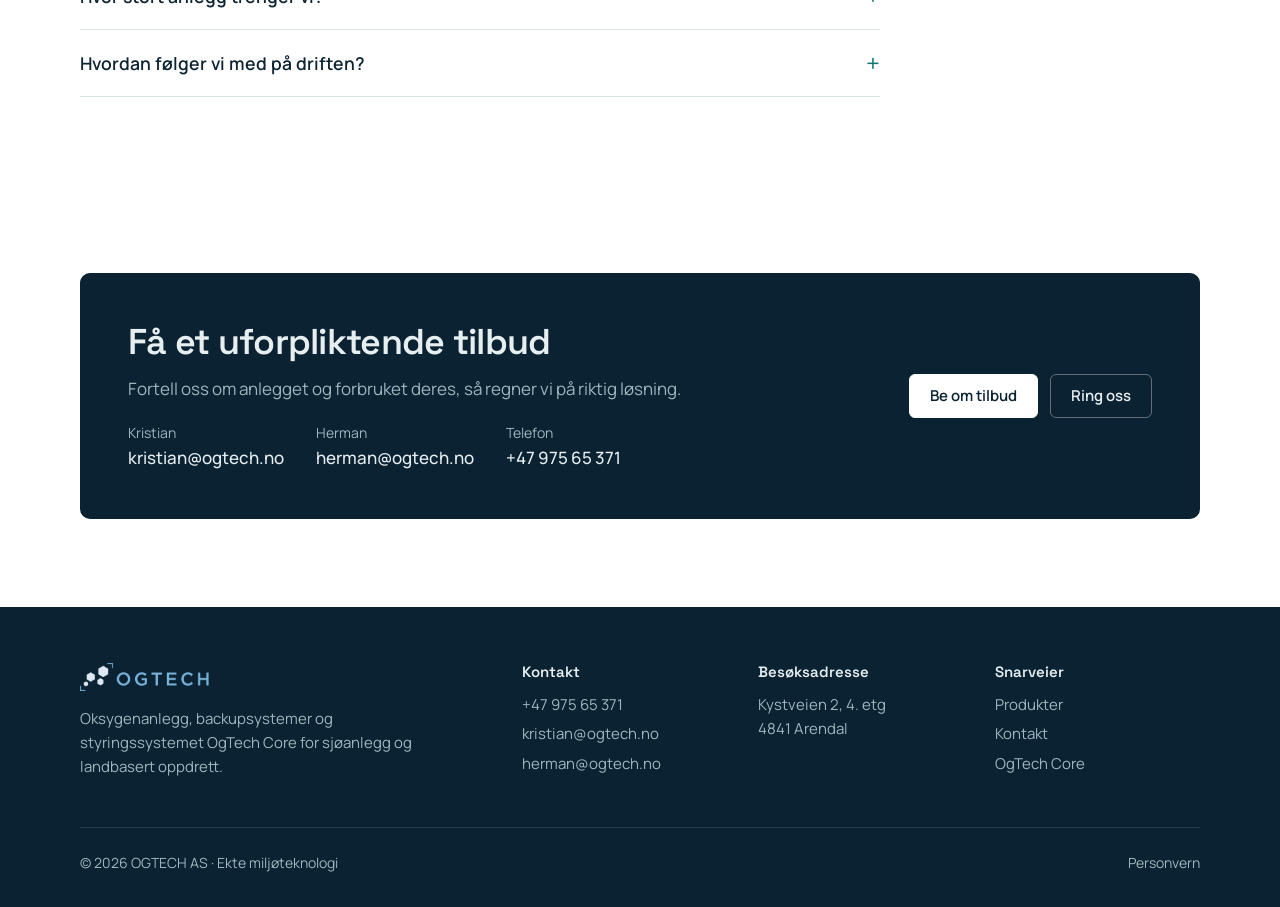
==== commit 5b5ff65b: "Fjern regneeksempelet fra forsiden Regneeksempelet (vogntog og CO2 spart) er fjernet fra norsk og en" ====
--- a/index.html
+++ b/index.html
@@ -294,29 +294,8 @@
       </section>
       -->
 
-      <!-- 7. Regneeksempel: transport og CO2 dere slipper. -->
-      <section class="section" aria-label="Regneeksempel CO2">
-        <div class="container">
-          <div class="example">
-            <div>
-              <p class="overline">Regneeksempel</p>
-              <h2>Hvor mye transport slipper dere?</h2>
-              <p>
-                Et anlegg 300 km fra oksygenfabrikken, som bruker 300 000 kg oksygen i året, trenger
-                20 vogntog i året. Med egen produksjon forsvinner den transporten.
-              </p>
-              <p class="example-note">Forutsetter 15 000 kg oksygen per vogntog, kjøring tur/retur og 940 g CO2 per kjørte km.</p>
-            </div>
-            <dl class="example-figures">
-              <div><dt>Vogntog spart</dt><dd>20 per år</dd></div>
-              <div><dt>CO2 unngått</dt><dd>8,5 tonn</dd></div>
-            </dl>
-          </div>
-        </div>
-      </section>
-
       <!-- 8. Vanlige spørsmål: innvendingene en kjøper har før de tar kontakt. -->
-      <section class="section alt">
+      <section class="section">
         <div class="container">
           <div class="section-head">
             <p class="overline">Vanlige spørsmål</p>
--- a/styles.css
+++ b/styles.css
@@ -1178,8 +1178,7 @@
 /* Store tall bruker overskriftsskriften. */
 .hero-facts b,
 .keyfacts b,
-.dash-grid dd,
-.example-figures dd {
+.dash-grid dd {
   font-family: var(--font-heading);
 }
 
@@ -1523,68 +1522,6 @@
   }
 }
 
-/* ---------- Regneeksempel ---------- */
-
-.example {
-  display: grid;
-  gap: 2rem;
-  align-items: center;
-  border-radius: 10px;
-  padding: clamp(1.75rem, 5vw, 3rem);
-  background-color: var(--navy);
-  color: var(--on-navy);
-}
-
-.example p {
-  color: var(--on-navy-soft);
-}
-
-.example .overline {
-  color: #7fd6cc;
-}
-
-.example .example-note {
-  margin-top: 1.25rem;
-  font-size: 14px;
-}
-
-.example-figures {
-  display: grid;
-  grid-template-columns: 1fr 1fr;
-  gap: 1rem;
-  margin: 0;
-}
-
-.example-figures div {
-  border-radius: 8px;
-  padding: 1.1rem 1.25rem;
-  background-color: rgb(255 255 255 / 6%);
-}
-
-.example-figures dt {
-  color: var(--on-navy-soft);
-  font-size: 14px;
-}
-
-.example-figures dd {
-  margin: 0.2rem 0 0;
-  color: #fff;
-  font-size: clamp(1.6rem, 3vw, 2.2rem);
-  font-weight: 600;
-  letter-spacing: -0.02em;
-}
-
-.example .btn {
-  border-color: #fff;
-  background-color: #fff;
-  color: #0b2232;
-}
-
-.example .btn:hover {
-  border-color: #dfeceb;
-  background-color: #dfeceb;
-}
-
 /* ---------- Vanlige spørsmål ---------- */
 
 .faq {
@@ -1705,11 +1642,6 @@
     top: 2.15rem;
     left: -0.95rem;
     transform: rotate(-45deg);
-  }
-
-  .example {
-    grid-template-columns: 1fr 1fr;
-    gap: 3rem;
   }
 
   .reasons {
